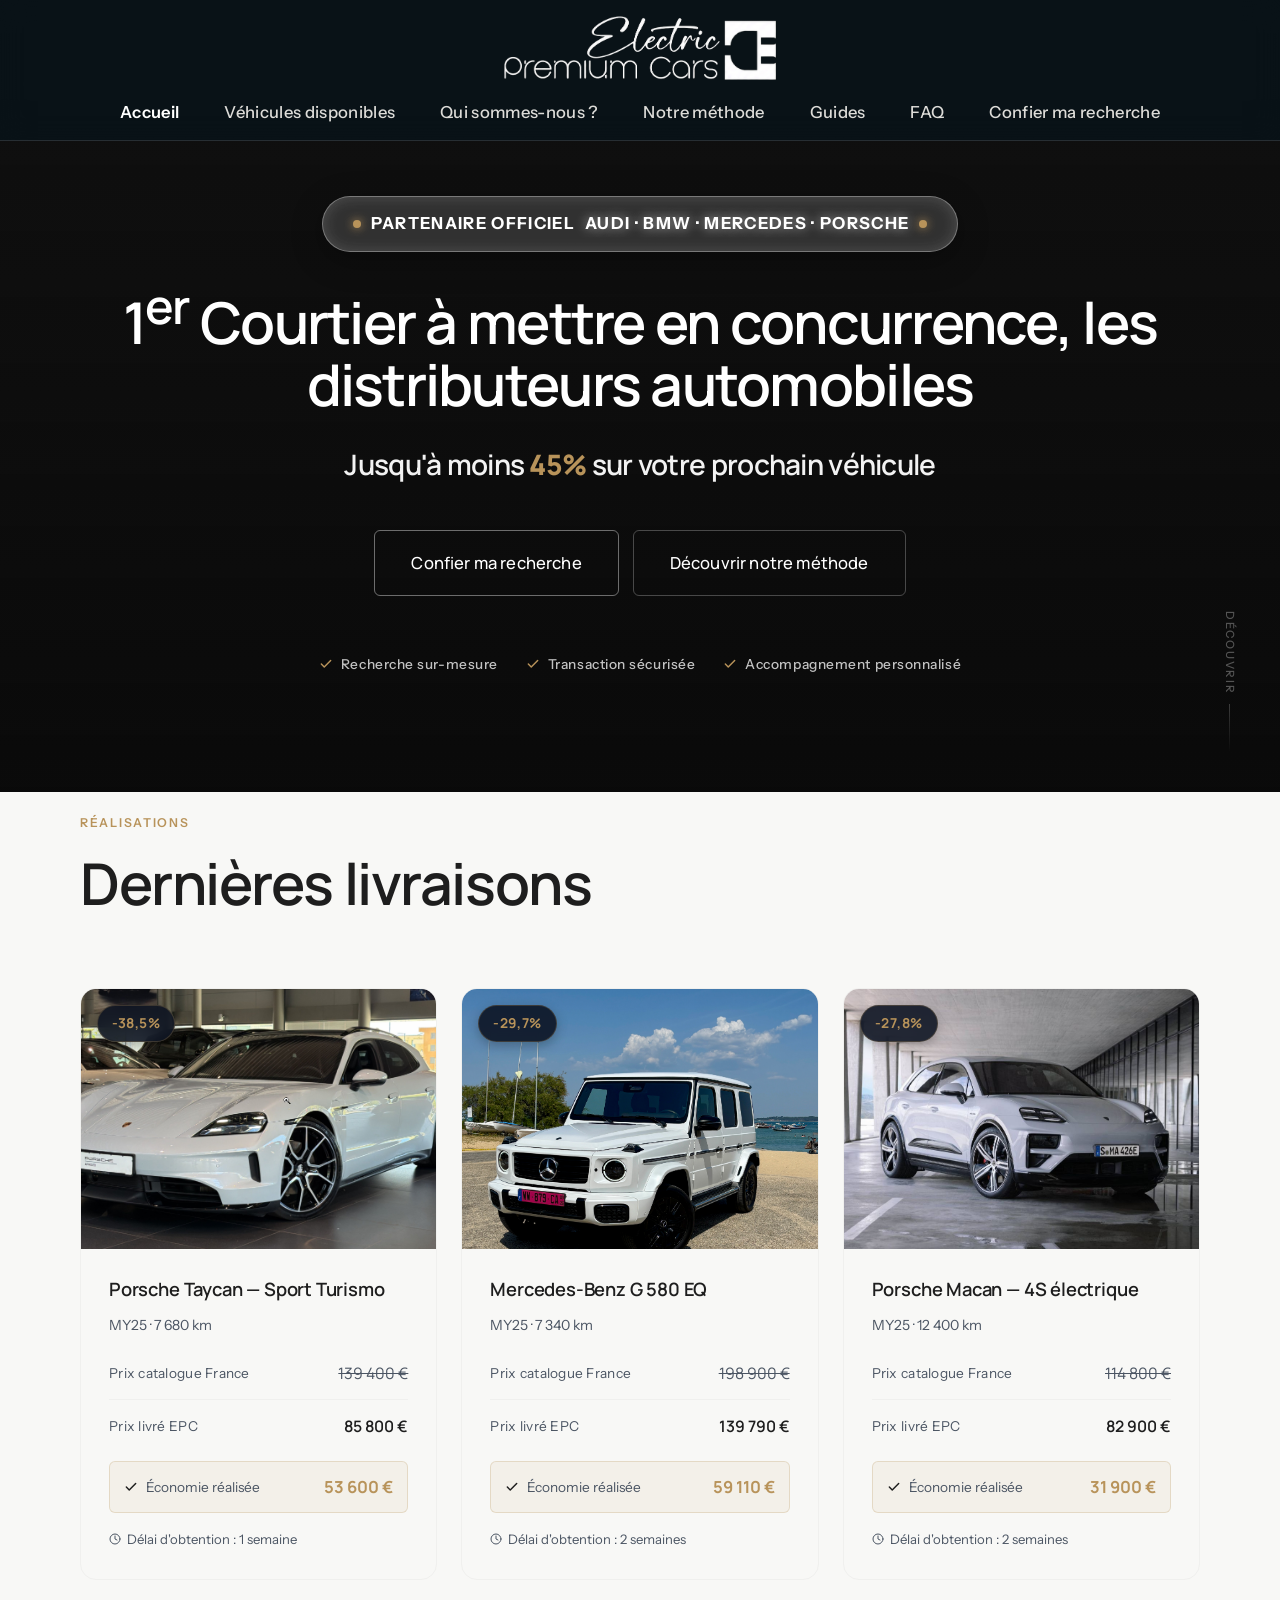
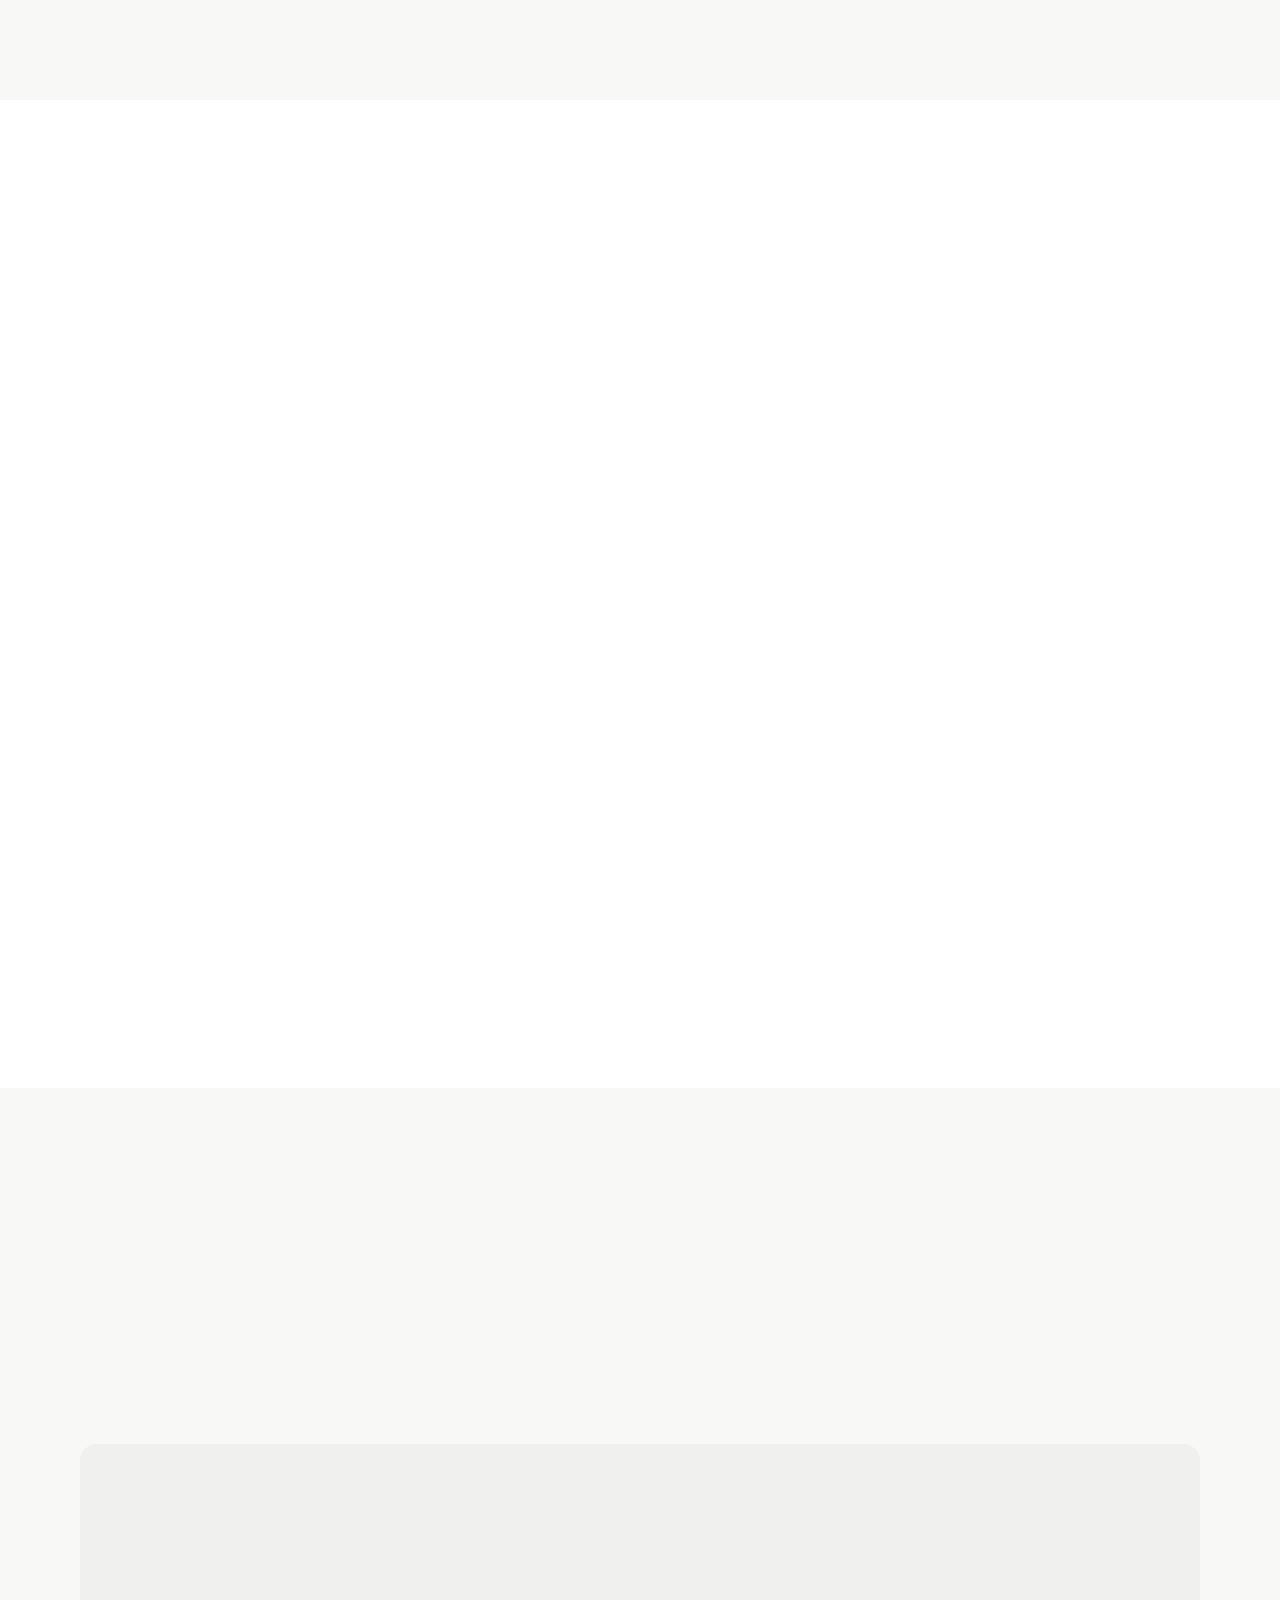
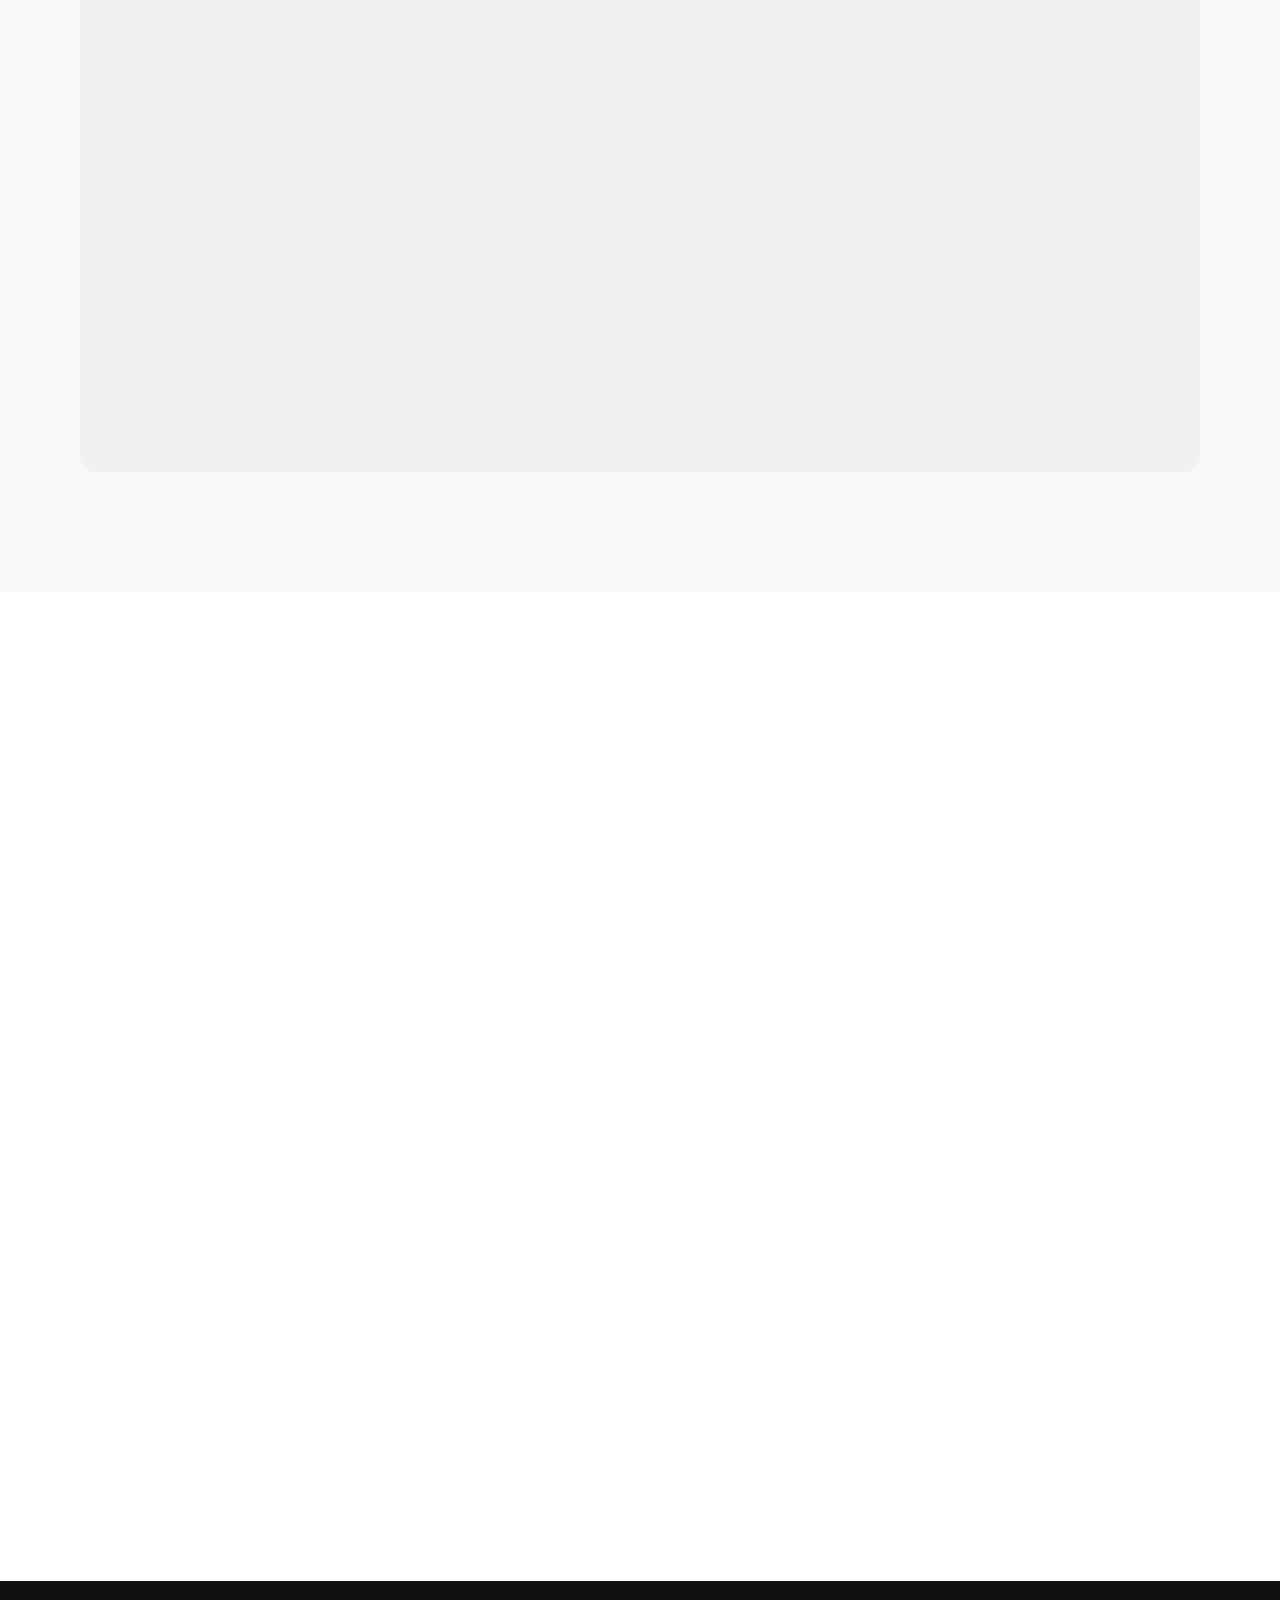
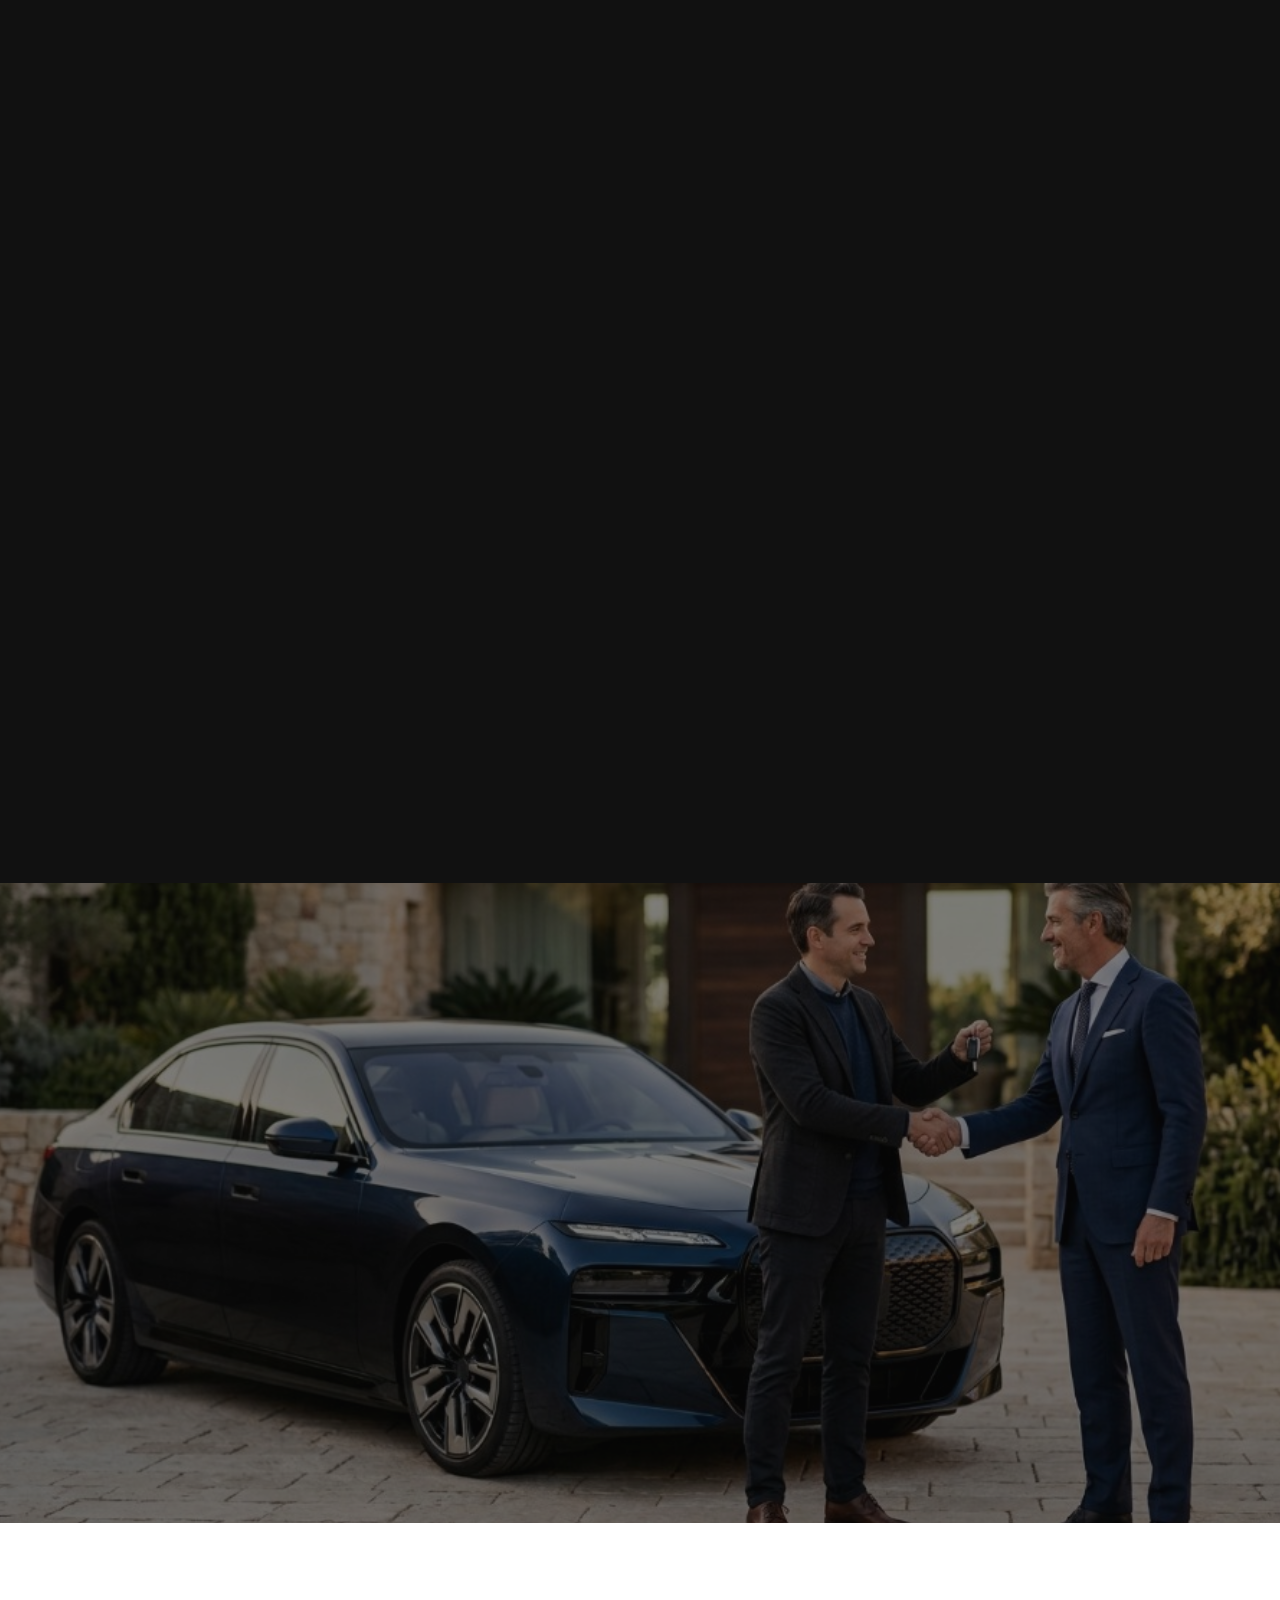
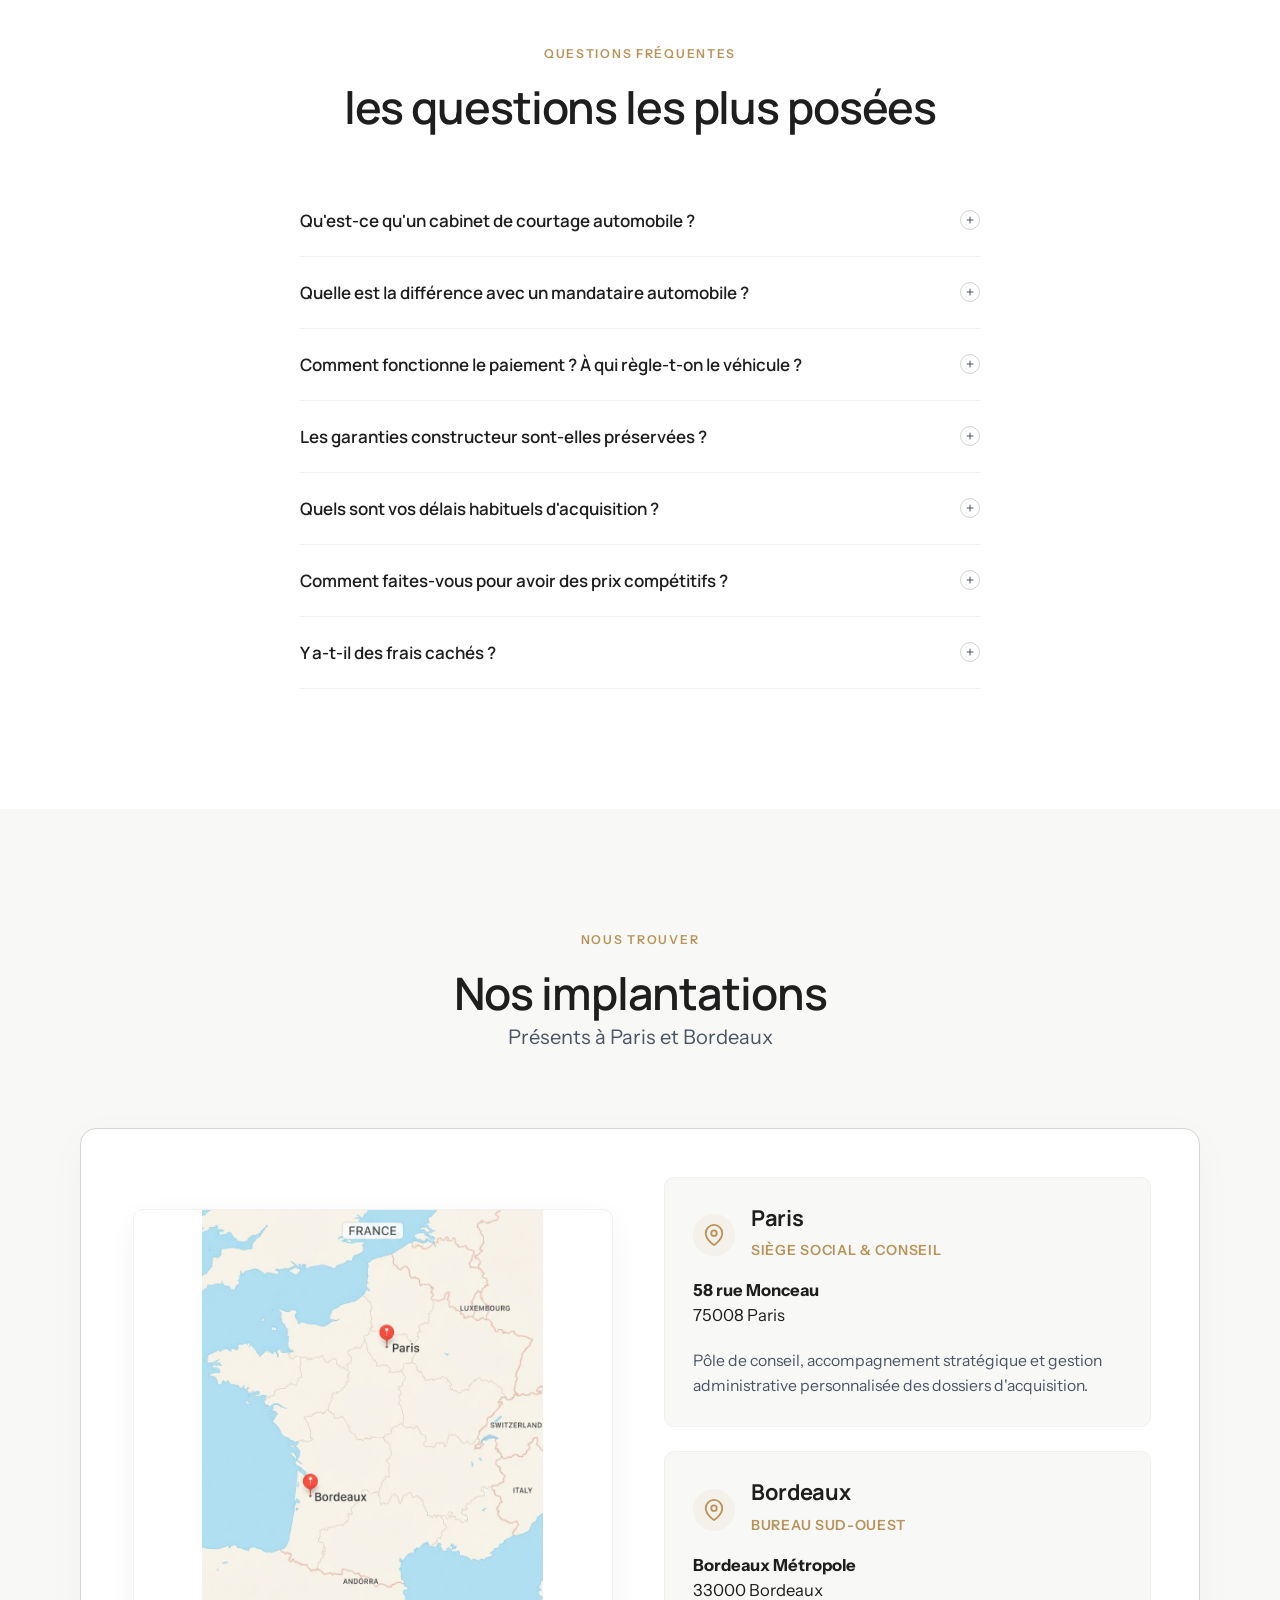
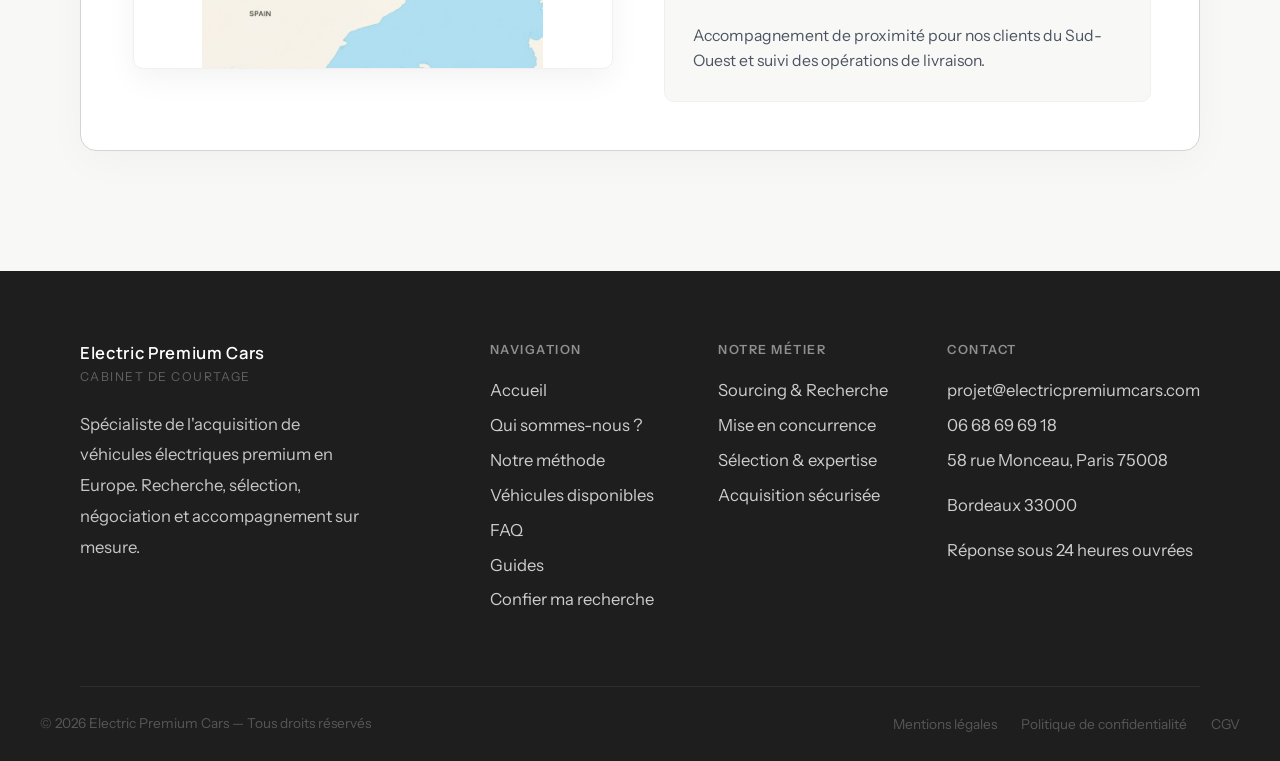
==== index.html @ 98ae5cbd "feat: update navigation links to include Qui sommes-nous and refine homepage method section labeling" ====
<!DOCTYPE html>
<html lang="fr">

<head>
  <meta charset="UTF-8" />
  <meta name="viewport" content="width=device-width, initial-scale=1.0" />

  <!-- ─── SEO ─── -->
  <title>Electric Premium Cars — Cabinet de courtage en véhicules électriques premium en Europe</title>
  <meta name="description"
    content="Electric Premium Cars est un cabinet de courtage spécialisé dans l'acquisition de véhicules électriques premium en Europe. Recherche, sélection, négociation et sécurisation de votre achat. Accompagnement personnalisé, transparence totale." />
  <meta name="robots" content="index, follow" />
  <link rel="canonical" href="https://www.electricpremiumcars.fr/" />

  <!-- Open Graph -->
  <meta property="og:type" content="website" />
  <meta property="og:title" content="Electric Premium Cars — Cabinet de courtage en véhicules électriques premium" />
  <meta property="og:description"
    content="Recherche, sélection, négociation et acquisition sécurisée de votre véhicule électrique premium en Europe." />
  <meta property="og:url" content="https://www.electricpremiumcars.fr/" />
  <meta property="og:locale" content="fr_FR" />

  <!-- Schema.org -->
  <script type="application/ld+json">
  {
    "@context": "https://schema.org",
    "@type": "ProfessionalService",
    "name": "Electric Premium Cars",
    "description": "Cabinet de courtage spécialisé dans l'acquisition de véhicules électriques premium en Europe",
    "url": "https://www.electricpremiumcars.fr",
    "telephone": "+33600000000",
    "address": {
      "@type": "PostalAddress",
      "addressCountry": "FR"
    },
    "serviceType": "Courtage automobile",
    "areaServed": "Europe"
  }
  </script>

  <!-- Fonts -->
  <link rel="preconnect" href="https://fonts.googleapis.com" />
  <link rel="preconnect" href="https://fonts.gstatic.com" crossorigin />
  <link
    href="https://fonts.googleapis.com/css2?family=Manrope:wght@300;400;500;600;700&family=Instrument+Sans:wght@400;500;600&display=swap"
    rel="stylesheet" />

  <!-- Styles -->
  <link rel="stylesheet" href="style.css" />
</head>

<body>

  <!-- ═══════════════════════════════════════════
       NAVIGATION
  ═══════════════════════════════════════════ -->
  <nav class="nav" id="nav" role="navigation" aria-label="Navigation principale">
    <div class="nav__inner">
      <a href="index.html" class="nav__logo" aria-label="Electric Premium Cars — Accueil">
        <img src="logo-dark.png" alt="Electric Premium Cars" class="nav__logo-img nav__logo-dark" />
        <img src="logo-light.png" alt="Electric Premium Cars" class="nav__logo-img nav__logo-light" />
      </a>

      <ul class="nav__links" role="list">
        <li><a href="index.html" class="active" aria-current="page">Accueil</a></li>
        <li><a href="vehicules-demandes.html">Véhicules disponibles</a></li>
        <li><a href="#qui-sommes-nous">Qui sommes-nous ?</a></li>
        <li><a href="#methode">Notre méthode</a></li>
        <li><a href="guides.html">Guides</a></li>
        <li><a href="faq.html">FAQ</a></li>
        <li><a href="confier-ma-recherche.html">Confier ma recherche</a></li>
      </ul>



      <button class="nav__burger" id="burger" aria-label="Ouvrir le menu" aria-expanded="false">
        <span></span><span></span><span></span>
      </button>
    </div>

    <div class="nav__mobile" id="mobileMenu" aria-hidden="true">
      <a href="index.html">Accueil</a>
      <a href="vehicules-demandes.html">Véhicules disponibles</a>
      <a href="#qui-sommes-nous">Qui sommes-nous ?</a>
      <a href="#methode">Notre méthode</a>
      <a href="guides.html">Guides</a>
      <a href="faq.html">FAQ</a>
      <a href="confier-ma-recherche.html">Confier ma recherche</a>
      <a href="confier-ma-recherche.html" class="btn btn--primary" style="margin-top:8px; text-align:center;">Confier ma
        recherche</a>
    </div>
  </nav>


  <!-- ═══════════════════════════════════════════
       HERO
  ═══════════════════════════════════════════ -->
  <section class="hero" aria-labelledby="hero-title">
    <div class="hero__bg-wrapper" id="heroBg" aria-hidden="true">
      <video class="hero__bg-video" id="heroVideo" src="vehicule.mp4" autoplay muted loop playsinline preload="auto"
        disablepictureinpicture>
      </video>
    </div>
    <div class="hero__overlay" aria-hidden="true"></div>


    <div class="hero__content">

      <div class="hero__partners reveal"
        style="margin-bottom: 28px; text-align: center; color: #ffffff; font-size: clamp(0.95rem, 1.3vw, 1.2rem); font-family: var(--font-body); letter-spacing: 0.08em; text-transform: uppercase; font-weight: 700; background: rgba(255, 255, 255, 0.15); padding: 12px 30px; border-radius: 50px; backdrop-filter: blur(16px); -webkit-backdrop-filter: blur(16px); border: 1px solid rgba(255, 255, 255, 0.35); box-shadow: 0 8px 32px rgba(0, 0, 0, 0.3), inset 0 0 15px rgba(255, 255, 255, 0.15); display: inline-flex; align-items: center; gap: 10px;">
        <span
          style="display: inline-block; width: 8px; height: 8px; background-color: #B8935A; border-radius: 50%; box-shadow: 0 0 10px #B8935A;"></span>
        <span>Partenaire officiel</span>
        <span style="color: #ffffff; font-weight: 800; text-shadow: 0 0 12px rgba(255,255,255,0.6);">Audi · BMW ·
          Mercedes · Porsche</span>
        <span
          style="display: inline-block; width: 8px; height: 8px; background-color: #B8935A; border-radius: 50%; box-shadow: 0 0 10px #B8935A;"></span>
      </div>

      <h1 class="hero__title reveal reveal-delay-1" id="hero-title">
        1<sup>er</sup> Courtier à mettre en concurrence, les distributeurs automobiles
      </h1>

      <h2 class="hero__sub reveal reveal-delay-2">
        Jusqu'à moins <span style="color: #B8935A; font-weight: 800;">45%</span> sur votre prochain véhicule
      </h2>

      <div class="hero__actions reveal reveal-delay-3">
        <a href="confier-ma-recherche.html" class="btn btn--primary btn--lg" id="hero-cta-primary">Confier ma
          recherche</a>
        <a href="#methode" class="btn btn--outline-white btn--lg" id="hero-cta-secondary">Découvrir notre méthode</a>
      </div>

      <div class="hero__trust reveal reveal-delay-4">
        <div class="hero__trust-item">
          <svg width="14" height="14" viewBox="0 0 24 24" fill="none" stroke="currentColor" stroke-width="2.5"
            stroke-linecap="round" stroke-linejoin="round" aria-hidden="true">
            <polyline points="20 6 9 17 4 12" />
          </svg>
          <span>Recherche sur-mesure</span>
        </div>
        <div class="hero__trust-item">
          <svg width="14" height="14" viewBox="0 0 24 24" fill="none" stroke="currentColor" stroke-width="2.5"
            stroke-linecap="round" stroke-linejoin="round" aria-hidden="true">
            <polyline points="20 6 9 17 4 12" />
          </svg>
          <span>Transaction sécurisée</span>
        </div>
        <div class="hero__trust-item">
          <svg width="14" height="14" viewBox="0 0 24 24" fill="none" stroke="currentColor" stroke-width="2.5"
            stroke-linecap="round" stroke-linejoin="round" aria-hidden="true">
            <polyline points="20 6 9 17 4 12" />
          </svg>
          <span>Accompagnement personnalisé</span>
        </div>
      </div>

    </div>

    <div class="hero__scroll" id="heroScroll" aria-hidden="true">
      <span class="hero__scroll-text">Découvrir</span>
      <div class="hero__scroll-line"></div>
    </div>
  </section>


  <!-- ═══════════════════════════════════════════
       ACQUISITIONS RÉCENTES
  ═══════════════════════════════════════════ -->
  <section class="section section--grey" id="acquisitions" aria-labelledby="acquisitions-title"
    style="padding-top: 20px;">
    <div class="container">
      <div class="section__head">
        <span class="label reveal">Réalisations</span>
        <h2 class="reveal reveal-delay-1" id="acquisitions-title" style="font-size: clamp(2.5rem, 4.5vw, 3.8rem);">Dernières livraisons</h2>
      </div>

      <div class="acquisitions__grid">

        <!-- Taycan -->
        <article class="acq__card reveal" aria-label="Acquisition Porsche Taycan">
          <div class="acq__img">
            <img src="taycan_photo.jpg" alt="Porsche Taycan acquis par Electric Premium Cars pour un client"
              loading="lazy" />
            <span class="acq__badge">-38,5%</span>
          </div>
          <div class="acq__body">
            <p class="acq__model">Porsche Taycan — Sport Turismo</p>
            <p class="acq__meta">MY25 · 7 680 km</p>
            <div class="acq__prices">
              <div class="acq__price-row">
                <span class="acq__price-label">Prix catalogue France</span>
                <span class="acq__price-val acq__price-val--strike">139 400 €</span>
              </div>
              <div class="acq__divider"></div>
              <div class="acq__price-row">
                <span class="acq__price-label">Prix livré EPC</span>
                <span class="acq__price-val">85 800 €</span>
              </div>
            </div>
            <div class="acq__saving">
              <svg width="14" height="14" viewBox="0 0 24 24" fill="none" stroke="currentColor" stroke-width="2.5"
                stroke-linecap="round" stroke-linejoin="round" aria-hidden="true">
                <polyline points="20 6 9 17 4 12" />
              </svg>
              <span class="acq__saving-label">Économie réalisée</span>
              <span class="acq__saving-amount">53 600 €</span>
            </div>
            <p class="acq__delay">
              <svg width="12" height="12" viewBox="0 0 24 24" fill="none" stroke="currentColor" stroke-width="2"
                stroke-linecap="round" stroke-linejoin="round" aria-hidden="true">
                <circle cx="12" cy="12" r="10" />
                <polyline points="12 6 12 12 16 14" />
              </svg>
              Délai d'obtention : 1 semaine
            </p>
          </div>
        </article>

        <!-- G580 -->
        <article class="acq__card reveal reveal-delay-1" aria-label="Acquisition Mercedes-Benz G580">
          <div class="acq__img">
            <img src="g580_photo.jpg" alt="Mercedes-Benz G580 EQ acquis par Electric Premium Cars" loading="lazy" />
            <span class="acq__badge">-29,7%</span>
          </div>
          <div class="acq__body">
            <p class="acq__model">Mercedes-Benz G 580 EQ</p>
            <p class="acq__meta">MY25 · 7 340 km</p>
            <div class="acq__prices">
              <div class="acq__price-row">
                <span class="acq__price-label">Prix catalogue France</span>
                <span class="acq__price-val acq__price-val--strike">198 900 €</span>
              </div>
              <div class="acq__divider"></div>
              <div class="acq__price-row">
                <span class="acq__price-label">Prix livré EPC</span>
                <span class="acq__price-val">139 790 €</span>
              </div>
            </div>
            <div class="acq__saving">
              <svg width="14" height="14" viewBox="0 0 24 24" fill="none" stroke="currentColor" stroke-width="2.5"
                stroke-linecap="round" stroke-linejoin="round" aria-hidden="true">
                <polyline points="20 6 9 17 4 12" />
              </svg>
              <span class="acq__saving-label">Économie réalisée</span>
              <span class="acq__saving-amount">59 110 €</span>
            </div>
            <p class="acq__delay">
              <svg width="12" height="12" viewBox="0 0 24 24" fill="none" stroke="currentColor" stroke-width="2"
                stroke-linecap="round" stroke-linejoin="round" aria-hidden="true">
                <circle cx="12" cy="12" r="10" />
                <polyline points="12 6 12 12 16 14" />
              </svg>
              Délai d'obtention : 2 semaines
            </p>
          </div>
        </article>

        <!-- Macan -->
        <article class="acq__card reveal reveal-delay-2" aria-label="Acquisition Porsche Macan électrique">
          <div class="acq__img">
            <img src="macan.jpg" alt="Porsche Macan électrique acquis par Electric Premium Cars" loading="lazy" />
            <span class="acq__badge">-27,8%</span>
          </div>
          <div class="acq__body">
            <p class="acq__model">Porsche Macan — 4S électrique</p>
            <p class="acq__meta">MY25 · 12 400 km</p>
            <div class="acq__prices">
              <div class="acq__price-row">
                <span class="acq__price-label">Prix catalogue France</span>
                <span class="acq__price-val acq__price-val--strike">114 800 €</span>
              </div>
              <div class="acq__divider"></div>
              <div class="acq__price-row">
                <span class="acq__price-label">Prix livré EPC</span>
                <span class="acq__price-val">82 900 €</span>
              </div>
            </div>
            <div class="acq__saving">
              <svg width="14" height="14" viewBox="0 0 24 24" fill="none" stroke="currentColor" stroke-width="2.5"
                stroke-linecap="round" stroke-linejoin="round" aria-hidden="true">
                <polyline points="20 6 9 17 4 12" />
              </svg>
              <span class="acq__saving-label">Économie réalisée</span>
              <span class="acq__saving-amount">31 900 €</span>
            </div>
            <p class="acq__delay">
              <svg width="12" height="12" viewBox="0 0 24 24" fill="none" stroke="currentColor" stroke-width="2"
                stroke-linecap="round" stroke-linejoin="round" aria-hidden="true">
                <circle cx="12" cy="12" r="10" />
                <polyline points="12 6 12 12 16 14" />
              </svg>
              Délai d'obtention : 2 semaines
            </p>
          </div>
        </article>

      </div>
    </div>
  </section>


  <!-- ═══════════════════════════════════════════
       INTRO — L'achat autrement
  ═══════════════════════════════════════════ -->
  <section class="intro" id="qui-sommes-nous" aria-labelledby="intro-title">
    <div class="container">
      <div class="intro__inner">
        <div class="intro__text">
          <span class="label reveal">Qui sommes-nous ?</span>
          <h2 class="reveal reveal-delay-1" id="intro-title">
            Une alliance familiale.
          </h2>
          <p class="reveal reveal-delay-2">
            Electric Premium Cars est né d'une alliance familiale et d'un constat simple :
          </p>
          <ul class="reveal reveal-delay-2" style="margin: 12px 0 20px 0; color: var(--grey-text); line-height: 1.8; list-style: none; padding-left: 0;">
            <li style="margin-bottom: 6px;">- Aucun courtier automobile ne met en concurrence les réseaux de distributeurs</li>
            <li>- Aucun courtier expert uniquement dédié aux véhicules électriques premium</li>
          </ul>

          <p class="reveal reveal-delay-3" style="margin-top: 16px;">
            D'un côté, <strong>Raphaël</strong>, fort de 25 ans d'expérience en tant qu'entrepreneur en gestion de
            patrimoine, apporte sa rigueur financière, son sens du conseil et son expertise en valorisation d'actifs.
          </p>
          <p class="reveal reveal-delay-3" style="margin-top: 16px;">
            De l'autre, <strong>Paul</strong>, spécialisé en intelligence artificielle et en commerce, insuffle
            une vision innovante axée sur l'analyse de données et l'optimisation des processus de sourcing.
          </p>
          <p class="reveal reveal-delay-4" style="margin-top: 16px;">
            Ensemble, nous mettons les concessionnaires officiels en concurrence pour garantir aux futurs acquéreurs les meilleurs prix et la meilleure offre possible, tout en sécurisant l'ensemble du processus d'achat.
          </p>

        </div>

        <div class="intro__visual reveal reveal-delay-2">
          <img src="fondateurs.jpg" alt="Raphaël et Paul — Fondateurs de Electric Premium Cars" loading="lazy" />
          <div class="intro__visual-caption">
            <p>Raphaël &amp; Paul · Fondateurs associés</p>
          </div>
        </div>
      </div>
    </div>
  </section>


  <!-- ═══════════════════════════════════════════
       MÉTHODE — 4 piliers
  ═══════════════════════════════════════════ -->
  <section class="section section--grey" id="methode" aria-labelledby="methode-title">
    <div class="container">
      <div class="section__head--center">
        <span class="label reveal">Notre méthode</span>
        <h2 class="reveal reveal-delay-1" id="methode-title">Une approche unique</h2>
        <p class="section__sub reveal reveal-delay-2">
          Chaque acquisition suit un protocole rigoureux conçu pour vous offrir sérénité et confiance à chaque étape.
        </p>
      </div>

      <div class="methode__grid" role="list">

        <div class="methode__card reveal" role="listitem">
          <svg class="methode__icon" viewBox="0 0 44 44" fill="none" stroke="currentColor" stroke-width="1.5"
            stroke-linecap="round" stroke-linejoin="round" aria-hidden="true">
            <circle cx="22" cy="22" r="18" />
            <path d="M14 22h16M22 14v16" />
          </svg>
          <span class="methode__num">01</span>
          <h3>Définition de vos critères</h3>
          <p>Un mandat de recherche précis qui définit vos attentes :</p>
          <ul style="margin-top: 10px; padding-left: 0; list-style: none; font-size: 0.95rem; line-height: 1.75; color: var(--grey-text);">
            <li>- Marque et modèle</li>
            <li>- Couleur extérieur et intérieur</li>
            <li>- Kilométrage et année</li>
            <li>- Options indispensables</li>
            <li>- Budget et délai de livraison</li>
          </ul>
        </div>

        <div class="methode__card reveal reveal-delay-1" role="listitem">
          <svg class="methode__icon" viewBox="0 0 44 44" fill="none" stroke="currentColor" stroke-width="1.5"
            stroke-linecap="round" stroke-linejoin="round" aria-hidden="true">
            <path d="M8 24l8-8 8 8 8-16" />
            <polyline points="28 8 36 8 36 16" />
          </svg>
          <span class="methode__num">02</span>
          <h3>Mise en concurrence</h3>
          <p>Pour chaque mandat de recherche :</p>
          <ul style="margin-top: 10px; padding-left: 0; list-style: none; font-size: 0.95rem; line-height: 1.75; color: var(--grey-text);">
            <li>- Nous sollicitons l’ensemble des réseaux officiels</li>
            <li>- Nous comparons les offres reçues</li>
            <li>- Nous mettons en concurrence les distributeurs</li>
            <li>- Nous négocions les meilleures conditions financières</li>
          </ul>
        </div>

        <div class="methode__card reveal reveal-delay-2" role="listitem">
          <svg class="methode__icon" viewBox="0 0 44 44" fill="none" stroke="currentColor" stroke-width="1.5"
            stroke-linecap="round" stroke-linejoin="round" aria-hidden="true">
            <circle cx="20" cy="20" r="14" />
            <line x1="30" y1="30" x2="38" y2="38" />
          </svg>
          <span class="methode__num">03</span>
          <h3>Sélection rigoureuse</h3>
          <p>Nous analysons l'ensemble des propositions reçues :</p>
          <ul style="margin-top: 10px; padding-left: 0; list-style: none; font-size: 0.95rem; line-height: 1.75; color: var(--grey-text);">
            <li>- Historique, état carrosserie</li>
            <li>- Kilométrage et entretien</li>
            <li>- État de la batterie (certificat SOH)</li>
            <li>- Vérification des garanties constructeur</li>
          </ul>
        </div>

        <div class="methode__card reveal reveal-delay-3" role="listitem">
          <svg class="methode__icon" viewBox="0 0 44 44" fill="none" stroke="currentColor" stroke-width="1.5"
            stroke-linecap="round" stroke-linejoin="round" aria-hidden="true">
            <path d="M22 6l3 9h9l-7.5 5.5 2.9 9L22 24l-7.4 5.5 2.9-9L10 15h9z" />
          </svg>
          <span class="methode__num">04</span>
          <h3>Transaction 100% sécurisée</h3>
          <ul style="margin-top: 10px; padding-left: 0; list-style: none; font-size: 0.95rem; line-height: 1.75; color: var(--grey-text);">
            <li>- Un bon de commande officiel avec le concessionnaire</li>
            <li>- Un paiement directement au concessionnaire officiel</li>
            <li>- Un service formalités administratives (immatriculation) totalement digitalisé</li>
            <li>- Une livraison de votre véhicule en concession ou à votre domicile/bureau</li>
          </ul>
        </div>

      </div>
    </div>
  </section>


  <!-- ═══════════════════════════════════════════
       BÉNÉFICES
  ═══════════════════════════════════════════ -->
  <section class="section" aria-labelledby="benefices-title">
    <div class="container">
      
      <div class="section__head--center">
        <h2 class="reveal" id="benefices-title" style="font-size: clamp(2.2rem, 4vw, 3.2rem);">
          Pourquoi choisir Electric Premium Cars
        </h2>
      </div>

      <div class="benefices__vertical-list" style="display: flex; flex-direction: column; gap: 16px; width: 100%; max-width: 960px; margin: 40px auto 0;">

        <div class="benefice__vertical-item reveal" style="display: flex; gap: 18px; align-items: center; padding: 22px 30px; background: var(--off-white); border: 1px solid var(--grey-light); border-radius: var(--radius); transition: all 0.3s var(--ease); box-shadow: 0 4px 16px rgba(0,0,0,0.03);">
          <div style="width: 32px; height: 32px; border-radius: 50%; background: rgba(99, 199, 213, 0.15); color: var(--accent-glacier); display: flex; align-items: center; justify-content: center; flex-shrink: 0;">
            <svg width="16" height="16" viewBox="0 0 24 24" fill="none" stroke="currentColor" stroke-width="2.5" stroke-linecap="round" stroke-linejoin="round">
              <polyline points="20 6 9 17 4 12" />
            </svg>
          </div>
          <p style="font-size: 1.1rem; font-weight: 500; color: var(--text-dark); line-height: 1.5; margin: 0;">
            Les meilleurs prix grâce à la mise en concurrence des réseaux distributeurs
          </p>
        </div>

        <div class="benefice__vertical-item reveal reveal-delay-1" style="display: flex; gap: 18px; align-items: center; padding: 22px 30px; background: var(--off-white); border: 1px solid var(--grey-light); border-radius: var(--radius); transition: all 0.3s var(--ease); box-shadow: 0 4px 16px rgba(0,0,0,0.03);">
          <div style="width: 32px; height: 32px; border-radius: 50%; background: rgba(99, 199, 213, 0.15); color: var(--accent-glacier); display: flex; align-items: center; justify-content: center; flex-shrink: 0;">
            <svg width="16" height="16" viewBox="0 0 24 24" fill="none" stroke="currentColor" stroke-width="2.5" stroke-linecap="round" stroke-linejoin="round">
              <polyline points="20 6 9 17 4 12" />
            </svg>
          </div>
          <p style="font-size: 1.1rem; font-weight: 500; color: var(--text-dark); line-height: 1.5; margin: 0;">
            La sérénité d’acheter un véhicule avec garantie constructeur
          </p>
        </div>

        <div class="benefice__vertical-item reveal reveal-delay-2" style="display: flex; gap: 18px; align-items: center; padding: 22px 30px; background: var(--off-white); border: 1px solid var(--grey-light); border-radius: var(--radius); transition: all 0.3s var(--ease); box-shadow: 0 4px 16px rgba(0,0,0,0.03);">
          <div style="width: 32px; height: 32px; border-radius: 50%; background: rgba(99, 199, 213, 0.15); color: var(--accent-glacier); display: flex; align-items: center; justify-content: center; flex-shrink: 0;">
            <svg width="16" height="16" viewBox="0 0 24 24" fill="none" stroke="currentColor" stroke-width="2.5" stroke-linecap="round" stroke-linejoin="round">
              <polyline points="20 6 9 17 4 12" />
            </svg>
          </div>
          <p style="font-size: 1.1rem; font-weight: 500; color: var(--text-dark); line-height: 1.5; margin: 0;">
            Un gain de temps avec des recherches internationales en quelques minutes
          </p>
        </div>

        <div class="benefice__vertical-item reveal reveal-delay-3" style="display: flex; gap: 18px; align-items: center; padding: 22px 30px; background: var(--off-white); border: 1px solid var(--grey-light); border-radius: var(--radius); transition: all 0.3s var(--ease); box-shadow: 0 4px 16px rgba(0,0,0,0.03);">
          <div style="width: 32px; height: 32px; border-radius: 50%; background: rgba(99, 199, 213, 0.15); color: var(--accent-glacier); display: flex; align-items: center; justify-content: center; flex-shrink: 0;">
            <svg width="16" height="16" viewBox="0 0 24 24" fill="none" stroke="currentColor" stroke-width="2.5" stroke-linecap="round" stroke-linejoin="round">
              <polyline points="20 6 9 17 4 12" />
            </svg>
          </div>
          <p style="font-size: 1.1rem; font-weight: 500; color: var(--text-dark); line-height: 1.5; margin: 0;">
            Un interlocuteur unique, de la recherche à la livraison
          </p>
        </div>

        <div class="benefice__vertical-item reveal reveal-delay-4" style="display: flex; gap: 18px; align-items: center; padding: 22px 30px; background: var(--off-white); border: 1px solid var(--grey-light); border-radius: var(--radius); transition: all 0.3s var(--ease); box-shadow: 0 4px 16px rgba(0,0,0,0.03);">
          <div style="width: 32px; height: 32px; border-radius: 50%; background: rgba(99, 199, 213, 0.15); color: var(--accent-glacier); display: flex; align-items: center; justify-content: center; flex-shrink: 0;">
            <svg width="16" height="16" viewBox="0 0 24 24" fill="none" stroke="currentColor" stroke-width="2.5" stroke-linecap="round" stroke-linejoin="round">
              <polyline points="20 6 9 17 4 12" />
            </svg>
          </div>
          <p style="font-size: 1.1rem; font-weight: 500; color: var(--text-dark); line-height: 1.5; margin: 0;">
            Des frais et des honoraires fixes communiqués dès le premier échange
          </p>
        </div>

      </div>

      <div style="text-align: center; margin-top: 40px;">
        <a href="confier-ma-recherche.html" class="btn btn--primary btn--lg" id="benefices-cta">Confier ma recherche</a>
      </div>

    </div>
  </section>




  <!-- ═══════════════════════════════════════════
       SÉCURITÉ DE LA TRANSACTION
  ═══════════════════════════════════════════ -->
  <section class="section section--dark" aria-labelledby="securite-title">
    <div class="container">
      <div class="section__head--center">
        <span class="label reveal">Confiance & transparence</span>
        <h2 class="reveal reveal-delay-1" id="securite-title">Une transaction sécurisée.</h2>
        <p class="section__sub reveal reveal-delay-2" style="color: rgba(255,255,255,0.45);">
          Votre sécurité financière est au cœur de notre fonctionnement. Le règlement de votre véhicule se fait directement auprès du concessionnaire officiel.
        </p>
      </div>

      <div class="securite__grid">

        <div class="securite__item reveal">
          <svg class="securite__icon" viewBox="0 0 48 48" fill="none" stroke="currentColor" stroke-width="1.5"
            stroke-linecap="round" stroke-linejoin="round" aria-hidden="true">
            <path d="M24 4l16 6v12c0 10-8 18-16 22C16 40 8 32 8 22V10L24 4z" />
            <polyline points="16 24 21 29 32 18" />
          </svg>
          <h3>Paiement du véhicule</h3>
          <p>Le règlement s'effectue exclusivement auprès du concessionnaire officiel.</p>
        </div>

        <div class="securite__item reveal reveal-delay-1">
          <svg class="securite__icon" viewBox="0 0 48 48" fill="none" stroke="currentColor" stroke-width="1.5"
            stroke-linecap="round" stroke-linejoin="round" aria-hidden="true">
            <rect x="8" y="16" width="32" height="24" rx="3" />
            <path d="M16 16V12a8 8 0 0 1 16 0v4" />
            <circle cx="24" cy="28" r="2" />
            <line x1="24" y1="30" x2="24" y2="34" />
          </svg>
          <h3>Honoraires forfaitaires</h3>
          <ul style="margin-top: 8px; padding-left: 0; list-style: none; font-size: 0.98rem; line-height: 1.7; color: rgba(245, 243, 238, 0.85);">
            <li>- 1 990 € TTC pour un véhicule de moins de 65 000 € TTC</li>
            <li>- 2 990 € TTC pour un véhicule de plus de 65 000 € TTC</li>
          </ul>
        </div>

        <div class="securite__item reveal reveal-delay-2">
          <svg class="securite__icon" viewBox="0 0 48 48" fill="none" stroke="currentColor" stroke-width="1.5"
            stroke-linecap="round" stroke-linejoin="round" aria-hidden="true">
            <path d="M12 8h24l4 8H8L12 8z" />
            <rect x="6" y="16" width="36" height="4" />
            <rect x="8" y="20" width="32" height="20" rx="2" />
            <line x1="16" y1="28" x2="32" y2="28" />
            <line x1="16" y1="33" x2="24" y2="33" />
          </svg>
          <h3>Un achat 100% sécurisé</h3>
          <p>Bon de commande directement au concessionnaire officiel.</p>
        </div>

        <div class="securite__item reveal reveal-delay-3">
          <svg class="securite__icon" viewBox="0 0 48 48" fill="none" stroke="currentColor" stroke-width="1.5"
            stroke-linecap="round" stroke-linejoin="round" aria-hidden="true">
            <circle cx="24" cy="20" r="8" />
            <path d="M8 40c0-9 7-16 16-16s16 7 16 16" />
          </svg>
          <h3>Interlocuteur dédié</h3>
          <p>Un expert vous est attribué dès le début de votre projet. Disponible et réactif, il vous informe à chaque
            étape jusqu'à la remise des clés.</p>
        </div>

      </div>
    </div>
  </section>


  <!-- ═══════════════════════════════════════════
       SECTION EMOTION
  ═══════════════════════════════════════════ -->
  <section class="emotion" aria-label="Section éditoriale — expérience d'acquisition">
    <div class="emotion__bg" aria-hidden="true"></div>
    <div class="emotion__overlay" aria-hidden="true"></div>
    <div class="emotion__content">
      <h2 class="reveal">
        Parce qu'un véhicule premium mérite une expérience d'achat à sa hauteur.
      </h2>
      <div class="emotion__badges reveal reveal-delay-1">
        <div class="emotion__badge">
          <svg class="emotion__icon" viewBox="0 0 24 24" fill="none" stroke="currentColor" stroke-width="1.5" stroke-linecap="round" stroke-linejoin="round" aria-hidden="true">
            <path d="M10 13l-2.5 2.5a1.5 1.5 0 0 1-2.12 0l-1.88-1.88a1.5 1.5 0 0 1 0-2.12L7 8" />
            <path d="M14 11l2.5-2.5a1.5 1.5 0 0 1 2.12 0l1.88 1.88a1.5 1.5 0 0 1 0 2.12L17 16" />
            <path d="M7 8l4-4a2 2 0 0 1 2.83 0l2.17 2.17" />
            <path d="M17 16l-4 4a2 2 0 0 1-2.83 0l-2.17-2.17" />
            <path d="M9 10l3 3" />
            <path d="M12 13l3-3" />
          </svg>
          <span>Accompagnement<br>personnalisé</span>
        </div>
        <div class="emotion__badge">
          <svg class="emotion__icon" viewBox="0 0 24 24" fill="none" stroke="currentColor" stroke-width="1.5" stroke-linecap="round" stroke-linejoin="round" aria-hidden="true">
            <path d="M12 22s8-4 8-10V5l-8-3-8 3v7c0 6 8 10 8 10z" />
            <path d="M9 12l2 2 4-4" />
          </svg>
          <span>Meilleurs prix<br>garantis</span>
        </div>
        <div class="emotion__badge">
          <svg class="emotion__icon" viewBox="0 0 24 24" fill="none" stroke="currentColor" stroke-width="1.5" stroke-linecap="round" stroke-linejoin="round" aria-hidden="true">
            <circle cx="12" cy="12" r="9" />
            <polyline points="12 7 12 12 15 15" />
            <line x1="16.5" y1="4.5" x2="18.5" y2="2.5" />
            <line x1="7.5" y1="4.5" x2="5.5" y2="2.5" />
          </svg>
          <span>Délais de livraison<br>optimisés</span>
        </div>
        <div class="emotion__badge">
          <svg class="emotion__icon" viewBox="0 0 24 24" fill="none" stroke="currentColor" stroke-width="1.5" stroke-linecap="round" stroke-linejoin="round" aria-hidden="true">
            <polygon points="12 2 15.09 8.26 22 9.27 17 14.14 18.18 21.02 12 17.77 5.82 21.02 7 14.14 2 9.27 8.91 8.26 12 2" />
          </svg>
          <span>Service premium<br>sur-mesure</span>
        </div>
      </div>
    </div>
  </section>


  <!-- ═══════════════════════════════════════════
       FAQ SEO
  ═══════════════════════════════════════════ -->
  <section class="section" aria-labelledby="faq-title">
    <div class="container">
      <div class="section__head--center" style="margin-bottom: 52px;">
        <span class="label reveal">Questions fréquentes</span>
        <h2 class="reveal reveal-delay-1" id="faq-title">les questions les plus posées</h2>
      </div>

      <div class="faq__list" role="list">

        <div class="faq__item" role="listitem">
          <button class="faq__question" aria-expanded="false" id="faq-q1" aria-controls="faq-a1">
            <span>Qu'est-ce qu'un cabinet de courtage automobile ?</span>
            <div class="faq__icon" aria-hidden="true">
              <svg width="10" height="10" viewBox="0 0 24 24" fill="none" stroke="currentColor" stroke-width="2.5"
                stroke-linecap="round" stroke-linejoin="round">
                <line x1="12" y1="5" x2="12" y2="19" />
                <line x1="5" y1="12" x2="19" y2="12" />
              </svg>
            </div>
          </button>
          <div class="faq__answer" id="faq-a1" role="region" aria-labelledby="faq-q1">
            Un cabinet de courtage automobile agit en tant qu'intermédiaire expert entre un acheteur et un vendeur de
            véhicules. Contrairement à un concessionnaire ou un importateur, nous ne détenons aucun stock. Nous
            travaillons exclusivement pour le compte de nos clients, en cherchant le meilleur véhicule aux meilleures
            conditions sur le marché européen. Concrètement, pour chaque dossier, nous contactons plusieurs
            concessionnaires et les mettons en concurrence : c'est ce mécanisme qui nous permet d'obtenir des offres
            plus compétitives qu'une négociation menée avec un seul vendeur.
          </div>
        </div>

        <div class="faq__item" role="listitem">
          <button class="faq__question" aria-expanded="false" id="faq-q2" aria-controls="faq-a2">
            <span>Quelle est la différence avec un mandataire automobile ?</span>
            <div class="faq__icon" aria-hidden="true">
              <svg width="10" height="10" viewBox="0 0 24 24" fill="none" stroke="currentColor" stroke-width="2.5"
                stroke-linecap="round" stroke-linejoin="round">
                <line x1="12" y1="5" x2="12" y2="19" />
                <line x1="5" y1="12" x2="19" y2="12" />
              </svg>
            </div>
          </button>
          <div class="faq__answer" id="faq-a2" role="region" aria-labelledby="faq-q2">
            Un mandataire dispose généralement d'un catalogue de véhicules pré-sélectionnés et propose une offre
            standardisée. Electric Premium Cars propose une démarche entièrement sur-mesure : nous recherchons
            spécifiquement le véhicule que vous souhaitez, selon vos critères précis, partout en Europe. Vous n'achetez
            pas dans un catalogue, vous définissez votre acquisition.
          </div>
        </div>

        <div class="faq__item" role="listitem">
          <button class="faq__question" aria-expanded="false" id="faq-q3" aria-controls="faq-a3">
            <span>Comment fonctionne le paiement ? À qui règle-t-on le véhicule ?</span>
            <div class="faq__icon" aria-hidden="true">
              <svg width="10" height="10" viewBox="0 0 24 24" fill="none" stroke="currentColor" stroke-width="2.5"
                stroke-linecap="round" stroke-linejoin="round">
                <line x1="12" y1="5" x2="12" y2="19" />
                <line x1="5" y1="12" x2="19" y2="12" />
              </svg>
            </div>
          </button>
          <div class="faq__answer" id="faq-a3" role="region" aria-labelledby="faq-q3">
            Le règlement du véhicule s'effectue directement auprès de la concession ou du réseau officiel vendeur.
            Electric Premium Cars perçoit uniquement ses honoraires de courtage, communiqués et convenus dès le départ.
            Cette séparation garantit une totale transparence financière.
          </div>
        </div>

        <div class="faq__item" role="listitem">
          <button class="faq__question" aria-expanded="false" id="faq-q4" aria-controls="faq-a4">
            <span>Les garanties constructeur sont-elles préservées ?</span>
            <div class="faq__icon" aria-hidden="true">
              <svg width="10" height="10" viewBox="0 0 24 24" fill="none" stroke="currentColor" stroke-width="2.5"
                stroke-linecap="round" stroke-linejoin="round">
                <line x1="12" y1="5" x2="12" y2="19" />
                <line x1="5" y1="12" x2="19" y2="12" />
              </svg>
            </div>
          </button>
          <div class="faq__answer" id="faq-a4" role="region" aria-labelledby="faq-q4">
            Oui. Tous les véhicules acquis via Electric Premium Cars bénéficient de la garantie constructeur européenne,
            applicable dans l'intégralité des réseaux officiels en France. Les garanties batterie et pièces sont
            préservées dans leur intégralité.
          </div>
        </div>

        <div class="faq__item" role="listitem">
          <button class="faq__question" aria-expanded="false" id="faq-q5" aria-controls="faq-a5">
            <span>Quels sont vos délais habituels d'acquisition ?</span>
            <div class="faq__icon" aria-hidden="true">
              <svg width="10" height="10" viewBox="0 0 24 24" fill="none" stroke="currentColor" stroke-width="2.5"
                stroke-linecap="round" stroke-linejoin="round">
                <line x1="12" y1="5" x2="12" y2="19" />
                <line x1="5" y1="12" x2="19" y2="12" />
              </svg>
            </div>
          </button>
          <div class="faq__answer" id="faq-a5" role="region" aria-labelledby="faq-q5">
            En moyenne, les délais varient entre 2 et 6 semaines selon la rareté du modèle et la complexité des
            formalités. Nous vous communiquons une estimation précise dès le démarrage de votre mandat. Certaines
            acquisitions se réalisent en 10 jours lorsque le véhicule est disponible en stock chez nos partenaires.
          </div>
        </div>

        <div class="faq__item" role="listitem">
          <button class="faq__question" aria-expanded="false" id="faq-q7" aria-controls="faq-a7">
            <span>Comment faites-vous pour avoir des prix compétitifs ?</span>
            <div class="faq__icon" aria-hidden="true">
              <svg width="10" height="10" viewBox="0 0 24 24" fill="none" stroke="currentColor" stroke-width="2.5"
                stroke-linecap="round" stroke-linejoin="round">
                <line x1="12" y1="5" x2="12" y2="19" />
                <line x1="5" y1="12" x2="19" y2="12" />
              </svg>
            </div>
          </button>
          <div class="faq__answer" id="faq-a7" role="region" aria-labelledby="faq-q7">
            Nous travaillons en partenariat officiel avec des concessions et directement avec les réseaux d'usines en
            Europe. Ce canal direct, combiné à notre force de négociation et aux volumes négociés, nous permet d'obtenir
            des conditions tarifaires préférentielles et des prix réduits que nous répercutons intégralement sur nos
            clients.
          </div>
        </div>

        <div class="faq__item" role="listitem">
          <button class="faq__question" aria-expanded="false" id="faq-q8" aria-controls="faq-a8">
            <span>Y a-t-il des frais cachés ?</span>
            <div class="faq__icon" aria-hidden="true">
              <svg width="10" height="10" viewBox="0 0 24 24" fill="none" stroke="currentColor" stroke-width="2.5"
                stroke-linecap="round" stroke-linejoin="round">
                <line x1="12" y1="5" x2="12" y2="19" />
                <line x1="5" y1="12" x2="19" y2="12" />
              </svg>
            </div>
          </button>
          <div class="faq__answer" id="faq-a8" role="region" aria-labelledby="faq-q8">
            Non. Avant toute mission, nous vous présentons clairement les différents coûts : prix du véhicule,
            honoraires
            de courtage, éventuels frais de transport et démarches administratives. Chaque poste est détaillé et aucune
            prestation complémentaire n'est réalisée sans votre accord préalable. Le prix du véhicule est réglé
            directement au vendeur, nos honoraires font l'objet d'une facturation distincte.
          </div>
        </div>

      </div>
    </div>
  </section>



  <!-- ═══════════════════════════════════════════
       NOS IMPLANTATIONS (PARIS & BORDEAUX)
  ═══════════════════════════════════════════ -->
  <section class="section section--grey" id="implantations" aria-labelledby="implantations-title">
    <div class="container">
      <div class="section__head--center">
        <span class="label reveal">Nous trouver</span>
        <h2 class="reveal reveal-delay-1" id="implantations-title">Nos implantations</h2>
        <p class="section__sub reveal reveal-delay-2">
          Présents à Paris et Bordeaux
        </p>
      </div>

      <div class="implantations__wrapper reveal reveal-delay-3">
        <div class="implantations__grid">

          <!-- Carte image France -->
          <div class="implantations__map-container">
            <img src="carte_france.jpg" alt="Carte de France des implantations Electric Premium Cars à Paris et Bordeaux" class="france-map-img" loading="lazy" />
          </div>

          <!-- Cartes d'implantations -->
          <div class="implantations__cards">
            
            <!-- Paris -->
            <div class="implantation-card">
              <div class="implantation-card__header">
                <div class="implantation-card__icon">
                  <svg width="22" height="22" viewBox="0 0 24 24" fill="none" stroke="currentColor" stroke-width="2" stroke-linecap="round" stroke-linejoin="round">
                    <path d="M21 10c0 7-9 13-9 13s-9-6-9-13a9 9 0 0 1 18 0z"/>
                    <circle cx="12" cy="10" r="3"/>
                  </svg>
                </div>
                <div>
                  <h3>Paris</h3>
                  <span class="implantation-card__badge">Siège Social & Conseil</span>
                </div>
              </div>
              <p class="implantation-card__address">
                <strong>58 rue Monceau</strong><br>
                75008 Paris
              </p>
              <p class="implantation-card__desc">
                Pôle de conseil, accompagnement stratégique et gestion administrative personnalisée des dossiers d'acquisition.
              </p>
            </div>

            <!-- Bordeaux -->
            <div class="implantation-card">
              <div class="implantation-card__header">
                <div class="implantation-card__icon">
                  <svg width="22" height="22" viewBox="0 0 24 24" fill="none" stroke="currentColor" stroke-width="2" stroke-linecap="round" stroke-linejoin="round">
                    <path d="M21 10c0 7-9 13-9 13s-9-6-9-13a9 9 0 0 1 18 0z"/>
                    <circle cx="12" cy="10" r="3"/>
                  </svg>
                </div>
                <div>
                  <h3>Bordeaux</h3>
                  <span class="implantation-card__badge">Bureau Sud-Ouest</span>
                </div>
              </div>
              <p class="implantation-card__address">
                <strong>Bordeaux Métropole</strong><br>
                33000 Bordeaux
              </p>
              <p class="implantation-card__desc">
                Accompagnement de proximité pour nos clients du Sud-Ouest et suivi des opérations de livraison.
              </p>
            </div>

          </div>

        </div>
      </div>
    </div>
  </section>



  <!-- ═══════════════════════════════════════════
       FOOTER
  ═══════════════════════════════════════════ -->
  <footer class="footer" role="contentinfo">
    <div class="container">
      <div class="footer__inner">

        <div class="footer__brand">
          <h3>Electric Premium Cars</h3>
          <span class="footer__brand-sub">Cabinet de courtage</span>
          <p>Spécialiste de l'acquisition de véhicules électriques premium en Europe. Recherche, sélection, négociation
            et accompagnement sur mesure.</p>
        </div>

        <div class="footer__col">
          <h4>Navigation</h4>
          <a href="index.html">Accueil</a>
          <a href="#qui-sommes-nous">Qui sommes-nous ?</a>
          <a href="#methode">Notre méthode</a>
          <a href="vehicules-demandes.html">Véhicules disponibles</a>
          <a href="faq.html">FAQ</a>
          <a href="guides.html">Guides</a>
          <a href="confier-ma-recherche.html">Confier ma recherche</a>
        </div>

        <div class="footer__col">
          <h4>Notre métier</h4>
          <a href="#methode">Sourcing & Recherche</a>
          <a href="#methode">Mise en concurrence</a>
          <a href="#methode">Sélection & expertise</a>
          <a href="#methode">Acquisition sécurisée</a>
        </div>

        <div class="footer__col">
          <h4>Contact</h4>
          <a href="mailto:projet@electricpremiumcars.com">projet@electricpremiumcars.com</a>
          <a href="tel:+33668696918">06 68 69 69 18</a>
          <p>58 rue Monceau, Paris 75008</p>
          <p>Bordeaux 33000</p>
          <p>Réponse sous 24 heures ouvrées</p>
        </div>

      </div>
    </div>

    <div class="footer__bottom">
      <p>© 2026 Electric Premium Cars — Tous droits réservés</p>
      <div class="footer__bottom-links">
        <a href="mentions-legales.html">Mentions légales</a>
        <a href="politique-de-confidentialite.html">Politique de confidentialité</a>
        <a href="cgv.html">CGV</a>
      </div>
    </div>
  </footer>

  <script src="main.js"></script>
</body>

</html>
---- style.css ----
/* ═══════════════════════════════════════════════════════
   ELECTRIC PREMIUM CARS — Design System
   Version 1.0 — Cabinet de courtage spécialisé
   Palette : Blanc · Bleu profond · Anthracite · Gris clair
   ═══════════════════════════════════════════════════════ */

@import url('https://fonts.googleapis.com/css2?family=Manrope:wght@300;400;500;600;700&family=Instrument+Sans:wght@400;500;600&display=swap');

/* ─── RESET ─── */
*,
*::before,
*::after {
  box-sizing: border-box;
  margin: 0;
  padding: 0;
}

/* ─── TOKENS ─── */
:root {
  /* Palette */
  --white: #ffffff;
  --off-white: #f8f8f6;
  --grey-light: #f0f0ee;
  --grey-mid: #d4d4d0;
  --grey-text: #4b5563;
  --anthracite: #1e1e1e;
  --dark: #111111;
  --blue-deep: #785828;
  --blue: #96723F;
  --blue-elec: #B8935A;
  --blue-subtle: rgba(184, 147, 90, 0.08);
  --blue-border: rgba(184, 147, 90, 0.25);

  /* Typography */
  --font-head: 'Manrope', sans-serif;
  --font-body: 'Instrument Sans', sans-serif;

  /* Spacing */
  --nav-h: 140px;
  --radius-sm: 6px;
  --radius: 10px;
  --radius-lg: 16px;

  /* Transitions */
  --ease: cubic-bezier(0.4, 0, 0.2, 1);
  --ease-out: cubic-bezier(0, 0, 0.2, 1);
}

/* ─── BASE ─── */
html {
  scroll-behavior: smooth;
  font-size: 17.5px;
}

body {
  font-family: var(--font-body);
  background: var(--white);
  color: var(--anthracite);
  line-height: 1.8;
  -webkit-font-smoothing: antialiased;
  -moz-osx-font-smoothing: grayscale;
  overflow-x: hidden;
}

img {
  display: block;
  max-width: 100%;
}

a {
  text-decoration: none;
  color: inherit;
}

ul {
  list-style: none;
}

button {
  cursor: pointer;
  border: none;
  background: none;
  font-family: inherit;
}

/* ─── CONTAINER ─── */
.container {
  max-width: 1200px;
  margin: 0 auto;
  padding: 0 40px;
}

/* ─── TYPOGRAPHY ─── */
h1,
h2,
h3,
h4 {
  font-family: var(--font-head);
  line-height: 1.15;
  letter-spacing: -0.02em;
  color: var(--anthracite);
}

h1 {
  font-size: clamp(2.4rem, 4.5vw, 4rem);
  font-weight: 600;
  letter-spacing: -0.03em;
  line-height: 1.08;
}

h2 {
  font-size: clamp(2rem, 3.5vw, 3.2rem);
  font-weight: 600;
  letter-spacing: -0.025em;
}

h3 {
  font-size: 1.15rem;
  font-weight: 600;
  letter-spacing: -0.015em;
}

p {
  font-family: var(--font-body);
  font-size: 1.05rem;
  font-weight: 400;
  line-height: 1.85;
  color: var(--grey-text);
}

p + p {
  margin-top: 20px;
}

.label {
  font-family: var(--font-body);
  font-size: 0.7rem;
  font-weight: 600;
  letter-spacing: 0.14em;
  text-transform: uppercase;
  color: var(--blue-elec);
  margin-bottom: 16px;
  display: block;
}

.label--neutral {
  color: var(--grey-text);
}

/* ─── SECTIONS ─── */
.section {
  padding: 120px 0;
}

.section--sm {
  padding: 80px 0;
}

.section--grey {
  background: var(--off-white);
}

.section--dark {
  background: var(--dark);
  color: var(--white);
}

.section--dark h1,
.section--dark h2,
.section--dark h3 {
  color: var(--white);
}

.section--dark .label {
  color: rgba(255, 255, 255, 0.7);
  letter-spacing: 0.14em;
}

.section--dark p {
  color: rgba(255, 255, 255, 0.82);
}

.section__head {
  margin-bottom: 72px;
}

.section__head--center {
  text-align: center;
  max-width: 600px;
  margin-left: auto;
  margin-right: auto;
  margin-bottom: 72px;
}

.section__title {
  margin-bottom: 20px;
}

.section__sub {
  font-size: 1.15rem;
  max-width: 620px;
  line-height: 1.85;
}

/* ─── BUTTONS ─── */
.btn {
  display: inline-flex;
  align-items: center;
  justify-content: center;
  gap: 8px;
  padding: 14px 28px;
  border-radius: var(--radius-sm);
  font-family: var(--font-head);
  font-weight: 500;
  font-size: 0.9rem;
  letter-spacing: 0.01em;
  transition: all 0.24s var(--ease);
  cursor: pointer;
  border: 1.5px solid transparent;
  white-space: nowrap;
}

.btn--primary {
  background: transparent;
  color: #ffffff;
  border-color: rgba(255, 255, 255, 0.4);
}

.btn--primary:hover {
  background: #B08D57;
  border-color: #B08D57;
  color: #ffffff !important;
  transform: translateY(-1px);
  box-shadow: 0 8px 24px rgba(176, 141, 87, 0.35);
}

.btn--outline {
  background: transparent;
  color: var(--anthracite);
  border-color: rgba(30, 30, 30, 0.2);
}

.btn--outline:hover {
  background: #B08D57;
  border-color: #B08D57;
  color: #ffffff !important;
  transform: translateY(-1px);
  box-shadow: 0 8px 24px rgba(176, 141, 87, 0.35);
}

.btn--outline-white {
  background: transparent;
  color: var(--white);
  border-color: rgba(255, 255, 255, 0.25);
}

.btn--outline-white:hover {
  background: #B08D57;
  border-color: #B08D57;
  color: #ffffff !important;
  transform: translateY(-1px);
  box-shadow: 0 8px 24px rgba(176, 141, 87, 0.35);
}

.btn--blue {
  background: #B08D57;
  color: var(--white);
  border-color: #B08D57;
}

.btn--blue:hover {
  background: #8A6D3F;
  border-color: #8A6D3F;
  color: #ffffff !important;
  transform: translateY(-1px);
  box-shadow: 0 8px 24px rgba(176, 141, 87, 0.35);
}

.btn--lg {
  padding: 17px 36px;
  font-size: 0.95rem;
}

/* ─── NAV ─── */
.nav {
  position: fixed;
  top: 0;
  left: 0;
  right: 0;
  z-index: 1000;
  padding: 16px 0 12px;
  display: flex;
  flex-direction: column;
  align-items: center;
  transition: background 0.3s var(--ease), box-shadow 0.3s var(--ease), border-color 0.3s var(--ease), padding 0.3s var(--ease);
  border-bottom: 1px solid rgba(255, 255, 255, 0.12);
  background: rgba(7, 20, 29, 0.65);
  backdrop-filter: blur(14px);
  -webkit-backdrop-filter: blur(14px);
}

.nav.nav--scrolled {
  background: rgba(7, 20, 29, 0.96);
  border-bottom-color: rgba(167, 175, 178, 0.2);
  box-shadow: 0 10px 30px rgba(0, 0, 0, 0.35);
  padding: 10px 0 10px;
}

.nav__inner {
  max-width: 100%;
  margin: 0 auto;
  padding: 0 32px;
  width: 100%;
  display: flex;
  flex-direction: column;
  align-items: center;
  justify-content: center;
  gap: 12px;
}

.nav__logo {
  display: flex;
  align-items: center;
  justify-content: center;
  flex-shrink: 0;
  margin: 0 auto;
}

.nav__logo-img {
  height: 64px;
  width: auto;
  object-fit: contain;
  transition: all 0.35s var(--ease);
}

.nav.nav--scrolled .nav__logo-img {
  height: 48px;
}

/* Logo blanc visible sur le fond bleu nuit */
.nav__logo-dark {
  display: block !important;
  opacity: 1 !important;
}

.nav__logo-light {
  display: none !important;
  opacity: 0 !important;
}

.nav__links {
  display: flex;
  align-items: center;
  justify-content: center;
  gap: clamp(18px, 3.5vw, 48px);
  width: 100%;
  margin: 0 auto;
  padding: 4px 0 0;
  list-style: none;
}

.nav__links a {
  font-family: var(--font-body);
  font-size: 0.95rem;
  font-weight: 500;
  color: rgba(245, 243, 238, 0.9);
  transition: all 0.25s var(--ease);
  letter-spacing: 0.02em;
  padding: 4px 0;
  position: relative;
}

.nav__links a:hover,
.nav--scrolled .nav__links a:hover {
  color: #B08D57 !important;
}

.nav__links a.active,
.nav--scrolled .nav__links a.active {
  color: #ffffff !important;
  font-weight: 600;
  opacity: 1 !important;
}

.nav__links a.active::after {
  content: '';
  position: absolute;
  bottom: -2px;
  left: 0;
  right: 0;
  height: 2px;
  background: var(--accent-glacier);
  border-radius: 2px;
}

.nav__cta {
  margin-left: 32px;
}

.nav__cta.btn--primary {
  background: var(--white);
  color: var(--anthracite);
  border-color: var(--white);
}

.nav__cta.btn--primary:hover {
  background: var(--off-white);
  border-color: var(--off-white);
  box-shadow: none;
}

.nav--scrolled .nav__cta.btn--primary {
  background: var(--anthracite);
  color: var(--white);
  border-color: var(--anthracite);
}

.nav--scrolled .nav__cta.btn--primary:hover {
  background: var(--dark);
  border-color: var(--dark);
  box-shadow: 0 8px 24px rgba(17, 17, 17, 0.15);
}

/* Mobile burger */
.nav__burger {
  display: none;
  flex-direction: column;
  gap: 5px;
  padding: 4px;
  margin-left: auto;
}

.nav__burger span {
  display: block;
  width: 22px;
  height: 1.5px;
  background: var(--white);
  border-radius: 2px;
  transition: all 0.25s var(--ease);
}

.nav--scrolled .nav__burger span {
  background: var(--anthracite);
}

.nav__burger.open span:nth-child(1) {
  transform: translateY(6.5px) rotate(45deg);
}

.nav__burger.open span:nth-child(2) {
  opacity: 0;
}

.nav__burger.open span:nth-child(3) {
  transform: translateY(-6.5px) rotate(-45deg);
}

.nav__mobile {
  display: none;
  position: fixed;
  top: var(--nav-h);
  left: 0;
  right: 0;
  background: var(--white);
  padding: 24px 40px 32px;
  border-bottom: 1px solid var(--grey-light);
  flex-direction: column;
  gap: 0;
  z-index: 999;
}

.nav__mobile.open {
  display: flex;
}

.nav__mobile a {
  font-family: var(--font-body);
  font-size: 1rem;
  font-weight: 500;
  color: var(--anthracite);
  padding: 14px 0;
  border-bottom: 1px solid var(--grey-light);
  letter-spacing: 0.01em;
}

.nav__mobile a:last-child {
  border-bottom: none;
}

/* ─── HERO ─── */
.hero {
  min-height: 88svh;
  position: relative;
  display: flex;
  flex-direction: column;
  justify-content: center;
  overflow: hidden;
  background: var(--dark);
}

@media (max-width: 768px) {
  .hero { min-height: 100svh; }
}

.hero__bg-wrapper {
  position: absolute;
  inset: 0;
  transform-origin: center;
  will-change: transform;
  overflow: hidden;
}

.hero__bg-video {
  width: 100%;
  height: 100%;
  object-fit: cover;
  object-position: center 40%;
  display: block;
}

.hero__overlay {
  position: absolute;
  inset: 0;
  background: linear-gradient(to top,
      rgba(10, 10, 10, 0.95) 0%,
      rgba(10, 10, 10, 0.5) 50%,
      rgba(10, 10, 10, 0.15) 100%);
}

.hero__content {
  position: relative;
  z-index: 2;
  padding: calc(var(--nav-h) + 40px) 40px 100px;
  max-width: 1200px;
  margin: 0 auto;
  width: 100%;
  display: flex;
  flex-direction: column;
  align-items: center;
  text-align: center;
}

.hero__badge {
  display: inline-flex;
  align-items: center;
  gap: 8px;
  margin-bottom: 28px;
  padding: 6px 14px 6px 6px;
  border: 1px solid rgba(255, 255, 255, 0.12);
  border-radius: 100px;
  background: rgba(255, 255, 255, 0.05);
}

.hero__badge-dot {
  width: 6px;
  height: 6px;
  border-radius: 50%;
  background: var(--blue-elec);
}

.hero__badge span {
  font-family: var(--font-body);
  font-size: 0.72rem;
  font-weight: 500;
  letter-spacing: 0.1em;
  text-transform: uppercase;
  color: rgba(255, 255, 255, 0.6);
}

.hero__title {
  color: var(--white);
  max-width: 100%;
  margin-bottom: 28px;
}

.hero__sub {
  font-size: clamp(1.4rem, 2.2vw, 1.8rem);
  color: rgba(255, 255, 255, 0.95);
  max-width: 850px;
  line-height: 1.5;
  margin-bottom: 44px;
}

.hero__actions {
  display: flex;
  align-items: center;
  justify-content: center;
  gap: 14px;
  flex-wrap: wrap;
  margin-bottom: 56px;
}

.hero__trust {
  display: flex;
  align-items: center;
  justify-content: center;
  gap: 28px;
  flex-wrap: wrap;
}

.hero__trust-item {
  display: flex;
  align-items: center;
  gap: 8px;
  font-family: var(--font-body);
  font-size: 0.78rem;
  font-weight: 500;
  color: rgba(255, 255, 255, 0.75);
  letter-spacing: 0.04em;
}

.hero__trust-item svg {
  color: var(--blue-elec);
  flex-shrink: 0;
}

/* ─── Hero Proof Bar ─── */
.hero__proof {
  display: flex;
  align-items: center;
  justify-content: center;
  gap: 32px;
  margin-top: 40px;
  padding-top: 28px;
  border-top: 1px solid rgba(255, 255, 255, 0.20);
}

.hero__proof-item {
  display: flex;
  flex-direction: column;
  align-items: center;
  gap: 4px;
}

.hero__proof-value {
  font-family: var(--font-head);
  font-size: 2rem;
  font-weight: 700;
  color: var(--white);
  letter-spacing: -0.01em;
}

.hero__proof-legend {
  font-family: var(--font-body);
  font-size: 0.82rem;
  font-weight: 500;
  color: var(--white);
  letter-spacing: 0.03em;
  text-transform: none;
}

.hero__proof-sep {
  width: 1px;
  height: 32px;
  background: rgba(255, 255, 255, 0.25);
  flex-shrink: 0;
}

.hero__scroll {
  position: absolute;
  bottom: 40px;
  right: 40px;
  z-index: 2;
  display: flex;
  flex-direction: column;
  align-items: center;
  gap: 10px;
  cursor: pointer;
}

.hero__scroll-text {
  font-family: var(--font-body);
  font-size: 0.65rem;
  font-weight: 500;
  letter-spacing: 0.15em;
  text-transform: uppercase;
  color: rgba(255, 255, 255, 0.3);
  writing-mode: vertical-rl;
}

.hero__scroll-line {
  width: 1px;
  height: 48px;
  background: linear-gradient(to bottom, rgba(255, 255, 255, 0.2), transparent);
  animation: scrollPulse 2.5s ease-in-out infinite;
}

@keyframes scrollPulse {

  0%,
  100% {
    opacity: 0.4;
  }

  50% {
    opacity: 1;
  }
}

/* ─── INTRO ─── */
.intro {
  padding: 100px 0;
  background: var(--white);
}

.intro__inner {
  display: grid;
  grid-template-columns: 1fr 1fr;
  gap: 80px;
  align-items: center;
}

.intro__text h2 {
  font-size: clamp(1.8rem, 3vw, 2.6rem);
  margin-bottom: 24px;
  max-width: 420px;
}

.intro__text p {
  font-size: 1rem;
  line-height: 1.85;
  max-width: 400px;
}

.intro__visual {
  position: relative;
  height: 440px;
  border-radius: var(--radius-lg);
  overflow: hidden;
  background: var(--grey-light);
}

.intro__visual img {
  width: 100%;
  height: 100%;
  object-fit: cover;
}

.intro__visual-caption {
  position: absolute;
  bottom: 0;
  left: 0;
  right: 0;
  padding: 24px 28px;
  background: linear-gradient(to top, rgba(10, 10, 10, 0.7), transparent);
}

.intro__visual-caption p {
  font-family: var(--font-body);
  font-size: 0.78rem;
  font-weight: 500;
  letter-spacing: 0.08em;
  text-transform: uppercase;
  color: rgba(255, 255, 255, 0.5);
}

/* ─── METHODE (4 CARDS) ─── */
.methode__grid {
  display: grid;
  grid-template-columns: repeat(4, 1fr);
  gap: 1px;
  background: var(--grey-light);
  border: 1px solid var(--grey-light);
  border-radius: var(--radius-lg);
  overflow: hidden;
}

.methode__card {
  background: var(--white);
  padding: 44px 36px;
  transition: background 0.2s var(--ease);
}

.methode__card:hover {
  background: var(--off-white);
}

.methode__icon {
  width: 44px;
  height: 44px;
  margin-bottom: 28px;
  color: var(--blue-elec);
}

.methode__num {
  display: block;
  font-family: var(--font-head);
  font-size: 0.7rem;
  font-weight: 600;
  letter-spacing: 0.12em;
  color: var(--grey-mid);
  margin-bottom: 12px;
}

.methode__card h3 {
  font-size: 1rem;
  margin-bottom: 12px;
  color: var(--anthracite);
}

.methode__card p {
  font-size: 0.98rem;
  line-height: 1.75;
  color: var(--grey-text);
}

/* ─── BENEFICES ─── */
.benefices__grid {
  display: grid;
  grid-template-columns: repeat(2, 1fr);
  gap: 40px 80px;
}

.benefice__item {
  display: flex;
  gap: 20px;
  align-items: flex-start;
  padding: 32px 0;
  border-bottom: 1px solid var(--grey-light);
}

.benefice__num {
  font-family: var(--font-head);
  font-size: 2rem;
  font-weight: 300;
  color: var(--grey-mid);
  line-height: 1;
  flex-shrink: 0;
  width: 52px;
  letter-spacing: -0.04em;
}

.benefice__text h3 {
  font-size: 1.05rem;
  margin-bottom: 8px;
  color: var(--anthracite);
}

.benefice__text p {
  font-size: 1.02rem;
  line-height: 1.75;
}

/* ─── ACQUISITIONS ─── */
.acquisitions__grid {
  display: grid;
  grid-template-columns: repeat(3, 1fr);
  gap: 24px;
}

.acq__card {
  border-radius: var(--radius-lg);
  overflow: hidden;
  background: var(--off-white);
  border: 1px solid var(--grey-light);
  transition: transform 0.3s var(--ease), box-shadow 0.3s var(--ease);
  cursor: pointer;
}

.acq__card:hover {
  transform: translateY(-4px);
  box-shadow: 0 20px 60px rgba(0, 0, 0, 0.08);
}

.acq__img {
  height: 260px;
  overflow: hidden;
  position: relative;
  background: var(--grey-light);
}

.acq__img img {
  width: 100%;
  height: 100%;
  object-fit: cover;
  transition: transform 0.6s var(--ease);
}

.acq__card:hover .acq__img img {
  transform: scale(1.03);
}

.acq__badge {
  position: absolute;
  top: 16px;
  left: 16px;
  background: rgba(11, 18, 32, 0.88);
  border: 1px solid var(--blue-border);
  border-radius: 100px;
  padding: 5px 14px;
  font-family: var(--font-head);
  font-size: 0.78rem;
  font-weight: 700;
  letter-spacing: 0.04em;
  color: var(--blue-elec);
  box-shadow: 0 4px 12px rgba(0, 0, 0, 0.25);
  backdrop-filter: blur(8px);
  -webkit-backdrop-filter: blur(8px);
}

.acq__body {
  padding: 24px 28px 28px;
}

.acq__model {
  font-family: var(--font-head);
  font-size: 1.05rem;
  font-weight: 600;
  color: var(--anthracite);
  margin-bottom: 20px;
  letter-spacing: -0.01em;
}

.acq__meta {
  font-family: var(--font-body);
  font-size: 0.8rem;
  color: var(--grey-text);
  margin-top: -14px;
  margin-bottom: 20px;
}

.acq__prices {
  display: flex;
  flex-direction: column;
  gap: 8px;
  margin-bottom: 20px;
}

.acq__price-row {
  display: flex;
  justify-content: space-between;
  align-items: center;
}

.acq__price-label {
  font-family: var(--font-body);
  font-size: 0.78rem;
  color: var(--grey-text);
  letter-spacing: 0.02em;
}

.acq__price-val {
  font-family: var(--font-head);
  font-size: 0.9rem;
  font-weight: 600;
  color: var(--anthracite);
}

.acq__price-val--strike {
  text-decoration: line-through;
  color: var(--grey-text);
  font-weight: 400;
}

.acq__divider {
  height: 1px;
  background: var(--grey-light);
  margin: 4px 0;
}

.acq__saving {
  display: flex;
  align-items: center;
  gap: 8px;
  background: var(--blue-subtle);
  border: 1px solid var(--blue-border);
  border-radius: var(--radius-sm);
  padding: 10px 14px;
}

.acq__saving-label {
  font-family: var(--font-body);
  font-size: 0.78rem;
  color: var(--grey-text);
}

.acq__saving-amount {
  font-family: var(--font-head);
  font-size: 0.95rem;
  font-weight: 700;
  color: var(--blue-elec);
  margin-left: auto;
}

.acq__delay {
  margin-top: 14px;
  font-family: var(--font-body);
  font-size: 0.75rem;
  color: var(--grey-text);
  display: flex;
  align-items: center;
  gap: 6px;
}

/* ─── TIMELINE ─── */
.timeline {
  position: relative;
  max-width: 720px;
  margin: 0 auto;
}

.timeline::before {
  content: '';
  position: absolute;
  left: 22px;
  top: 0;
  bottom: 0;
  width: 1px;
  background: var(--grey-light);
}

.timeline__item {
  display: flex;
  gap: 36px;
  align-items: flex-start;
  padding-bottom: 52px;
  position: relative;
}

.timeline__item:last-child {
  padding-bottom: 0;
}

.timeline__step {
  width: 44px;
  height: 44px;
  border-radius: 50%;
  background: var(--white);
  border: 1px solid var(--grey-mid);
  display: flex;
  align-items: center;
  justify-content: center;
  flex-shrink: 0;
  position: relative;
  z-index: 1;
  font-family: var(--font-head);
  font-size: 0.78rem;
  font-weight: 600;
  color: var(--grey-text);
  transition: all 0.2s var(--ease);
}

.timeline__item:hover .timeline__step {
  border-color: var(--blue-elec);
  color: var(--blue-elec);
  background: var(--blue-subtle);
}

.timeline__content {
  padding-top: 8px;
  flex: 1;
}

.timeline__content h3 {
  font-size: 1rem;
  margin-bottom: 8px;
  color: var(--anthracite);
}

.timeline__content p {
  font-size: 0.875rem;
  line-height: 1.75;
}

/* ─── SECURITE ─── */
.securite__grid {
  display: grid;
  grid-template-columns: repeat(4, 1fr);
  gap: 32px;
}

.securite__item {
  text-align: center;
  padding: 40px 24px;
}

.securite__icon {
  width: 48px;
  height: 48px;
  margin: 0 auto 20px;
  color: var(--blue-elec);
}

.securite__item h3 {
  font-size: 1.15rem;
  margin-bottom: 10px;
  color: var(--blue-elec);
}

.securite__item p {
  font-size: 0.98rem;
  line-height: 1.7;
}

/* ─── EMOTION ─── */
.emotion {
  position: relative;
  height: 640px;
  overflow: hidden;
  display: flex;
  align-items: center;
  justify-content: center;
}

.emotion__bg {
  position: absolute;
  inset: -30px;
  background-image: url('emotion.jpg');
  background-size: cover;
  background-position: center 82%;
  transform: scale(1.1);
}

.emotion__overlay {
  position: absolute;
  inset: 0;
  background: rgba(10, 10, 10, 0.52);
}

.emotion__content {
  position: relative;
  z-index: 2;
  text-align: center;
  max-width: 1050px;
  padding: 0 24px;
  width: 100%;
}

.emotion__content h2 {
  color: var(--white);
  font-size: clamp(1.8rem, 3.2vw, 2.6rem);
  line-height: 1.18;
  font-weight: 500;
  letter-spacing: -0.02em;
  max-width: 750px;
  margin: 0 auto;
}

.emotion__badges {
  display: grid;
  grid-template-columns: repeat(4, 1fr);
  gap: 20px;
  margin-top: 48px;
}

.emotion__badge {
  display: flex;
  flex-direction: column;
  align-items: center;
  text-align: center;
  padding: 28px 20px;
  background: rgba(11, 18, 32, 0.75);
  border: 1px solid rgba(176, 141, 87, 0.4);
  border-radius: var(--radius-lg);
  backdrop-filter: blur(16px);
  -webkit-backdrop-filter: blur(16px);
  transition: transform 0.3s var(--ease), border-color 0.3s var(--ease), box-shadow 0.3s var(--ease), background 0.3s var(--ease);
}

.emotion__badge:hover {
  transform: translateY(-4px);
  background: rgba(11, 18, 32, 0.9);
  border-color: #D4AF37;
  box-shadow: 0 12px 32px rgba(176, 141, 87, 0.35);
}

.emotion__icon {
  width: 44px;
  height: 44px;
  margin-bottom: 16px;
  color: #D4AF37;
  filter: drop-shadow(0 0 10px rgba(212, 175, 55, 0.6));
}

.emotion__badge span {
  font-size: 1rem;
  font-weight: 600;
  color: #F5E0B8;
  line-height: 1.35;
  letter-spacing: 0.01em;
  text-shadow: 0 2px 10px rgba(0, 0, 0, 0.8);
}

/* ─── FORM ─── */
.form-section {
  background: var(--off-white);
}

.form__inner {
  max-width: 640px;
  margin: 0 auto;
}

.form__head {
  text-align: center;
  margin-bottom: 52px;
}

.form__head h2 {
  margin-bottom: 16px;
}

.form__head p {
  font-size: 0.95rem;
}

.form__grid {
  display: grid;
  grid-template-columns: 1fr 1fr;
  gap: 16px;
}

.form__group {
  display: flex;
  flex-direction: column;
  gap: 8px;
}

.form__group--full {
  grid-column: 1 / -1;
}

.form__label {
  font-family: var(--font-body);
  font-size: 0.78rem;
  font-weight: 500;
  color: var(--anthracite);
  letter-spacing: 0.04em;
  text-transform: uppercase;
}

.form__input,
.form__select,
.form__textarea {
  font-family: var(--font-body);
  font-size: 0.93rem;
  color: var(--anthracite);
  background: var(--white);
  border: 1px solid var(--grey-mid);
  border-radius: var(--radius-sm);
  padding: 14px 16px;
  transition: border-color 0.2s var(--ease), box-shadow 0.2s var(--ease);
  width: 100%;
  outline: none;
  -webkit-appearance: none;
}

.form__input::placeholder,
.form__textarea::placeholder {
  color: var(--grey-mid);
}

.form__input:focus,
.form__select:focus,
.form__textarea:focus {
  border-color: var(--anthracite);
  box-shadow: 0 0 0 3px rgba(30, 30, 30, 0.06);
}

.form__textarea {
  resize: vertical;
  min-height: 100px;
}

.form__select {
  cursor: pointer;
  background-image: url("data:image/svg+xml,%3Csvg xmlns='http://www.w3.org/2000/svg' width='12' height='12' viewBox='0 0 24 24' fill='none' stroke='%238a8a85' stroke-width='2' stroke-linecap='round' stroke-linejoin='round'%3E%3Cpolyline points='6 9 12 15 18 9'%3E%3C/polyline%3E%3C/svg%3E");
  background-repeat: no-repeat;
  background-position: right 14px center;
  padding-right: 40px;
}

.form__submit {
  grid-column: 1 / -1;
  margin-top: 8px;
}

.form__submit .btn {
  width: 100%;
  justify-content: center;
  padding: 16px;
  font-size: 0.9rem;
}

.form__notice {
  text-align: center;
  font-size: 0.78rem;
  color: var(--grey-text);
  margin-top: 16px;
  line-height: 1.6;
}

/* ─── FAQ ─── */
.faq__list {
  max-width: 680px;
  margin: 0 auto;
}

.faq__item {
  border-bottom: 1px solid var(--grey-light);
}

.faq__question {
  width: 100%;
  text-align: left;
  display: flex;
  justify-content: space-between;
  align-items: center;
  padding: 24px 0;
  font-family: var(--font-head);
  font-size: 0.97rem;
  font-weight: 600;
  color: var(--anthracite);
  cursor: pointer;
  gap: 16px;
  background: none;
  border: none;
  transition: color 0.2s var(--ease);
}

.faq__question:hover {
  color: var(--blue-elec);
}

.faq__icon {
  flex-shrink: 0;
  width: 20px;
  height: 20px;
  border-radius: 50%;
  border: 1px solid var(--grey-mid);
  display: flex;
  align-items: center;
  justify-content: center;
  transition: all 0.25s var(--ease);
  color: var(--grey-text);
}

.faq__item.open .faq__icon {
  background: var(--anthracite);
  border-color: var(--anthracite);
  color: var(--white);
  transform: rotate(45deg);
}

.faq__answer {
  display: none;
  padding: 0 0 24px;
  font-size: 1.02rem;
  line-height: 1.85;
  color: var(--grey-text);
  max-width: 640px;
}

.faq__item.open .faq__answer {
  display: block;
}

/* ─── IMPLANTATIONS ─── */
.implantations__wrapper {
  background: var(--white);
  border: 1px solid var(--grey-mid);
  border-radius: var(--radius-lg);
  padding: 48px;
  box-shadow: 0 10px 40px rgba(0, 0, 0, 0.03);
}

.implantations__grid {
  display: grid;
  grid-template-columns: 1fr 1fr;
  gap: 48px;
  align-items: center;
}

.implantations__map-container {
  position: relative;
  width: 100%;
  max-width: 480px;
  margin: 0 auto;
  display: flex;
  justify-content: center;
  align-items: center;
}

.france-map-img {
  width: 100%;
  height: auto;
  max-height: 460px;
  object-fit: contain;
  border-radius: var(--radius);
  border: 1px solid var(--grey-light);
  box-shadow: 0 10px 30px rgba(0, 0, 0, 0.05);
}

.implantations__cards {
  display: flex;
  flex-direction: column;
  gap: 24px;
}

.implantation-card {
  background: var(--off-white);
  border: 1px solid var(--grey-light);
  border-radius: var(--radius);
  padding: 28px;
  transition: transform 0.3s var(--ease), border-color 0.3s var(--ease), box-shadow 0.3s var(--ease);
}

.implantation-card:hover {
  transform: translateY(-3px);
  border-color: var(--blue-border);
  box-shadow: 0 8px 24px rgba(0, 0, 0, 0.06);
}

.implantation-card__header {
  display: flex;
  align-items: center;
  gap: 16px;
  margin-bottom: 14px;
}

.implantation-card__icon {
  width: 42px;
  height: 42px;
  border-radius: 50%;
  background: var(--blue-subtle);
  color: var(--blue-elec);
  display: flex;
  align-items: center;
  justify-content: center;
  flex-shrink: 0;
}

.implantation-card__header h3 {
  font-size: 1.25rem;
  font-weight: 700;
  color: var(--anthracite);
  margin-bottom: 2px;
}

.implantation-card__badge {
  font-size: 0.8rem;
  font-weight: 600;
  color: var(--blue-elec);
  text-transform: uppercase;
  letter-spacing: 0.05em;
}

.implantation-card__address {
  font-size: 0.95rem;
  color: var(--anthracite);
  margin-bottom: 10px;
  line-height: 1.5;
}

.implantation-card__desc {
  font-size: 0.9rem;
  color: var(--grey-text);
  line-height: 1.6;
}

/* ─── FOOTER ─── */
.footer {
  background: var(--anthracite);
  color: var(--white);
  padding: 72px 0 0;
}

.footer__inner {
  display: grid;
  grid-template-columns: 2fr 1fr 1fr 1fr;
  gap: 48px;
  padding-bottom: 64px;
  border-bottom: 1px solid rgba(255, 255, 255, 0.07);
}

.footer__brand h3 {
  font-family: var(--font-head);
  font-size: 0.95rem;
  font-weight: 600;
  color: var(--white);
  letter-spacing: 0.04em;
  margin-bottom: 4px;
}

.footer__brand-sub {
  font-family: var(--font-body);
  font-size: 0.7rem;
  font-weight: 400;
  letter-spacing: 0.12em;
  text-transform: uppercase;
  color: rgba(255, 255, 255, 0.3);
  margin-bottom: 20px;
  display: block;
}

.footer__brand p {
  font-size: 0.95rem;
  color: rgba(255, 255, 255, 0.75);
  line-height: 1.85;
  max-width: 280px;
}

.footer__col h4 {
  font-family: var(--font-body);
  font-size: 0.72rem;
  font-weight: 600;
  letter-spacing: 0.12em;
  text-transform: uppercase;
  color: rgba(255, 255, 255, 0.5);
  margin-bottom: 20px;
}

.footer__col a,
.footer__col p {
  display: block;
  font-family: var(--font-body);
  font-size: 0.95rem;
  color: rgba(255, 255, 255, 0.78);
  transition: color 0.2s var(--ease);
  margin-bottom: 10px;
  line-height: 1.5;
}

.footer__col a:hover {
  color: var(--white);
}

.footer__bottom {
  padding: 24px 40px;
  display: flex;
  align-items: center;
  justify-content: space-between;
  gap: 24px;
}

.footer__bottom p {
  font-size: 0.78rem;
  color: rgba(255, 255, 255, 0.25);
}

.footer__bottom-links {
  display: flex;
  gap: 24px;
}

.footer__bottom-links a {
  font-family: var(--font-body);
  font-size: 0.78rem;
  color: rgba(255, 255, 255, 0.25);
  transition: color 0.2s var(--ease);
}

.footer__bottom-links a:hover {
  color: rgba(255, 255, 255, 0.6);
}

/* ─── ANIMATIONS ─── */
.reveal {
  opacity: 0;
  transform: translateY(24px);
  transition: opacity 0.7s var(--ease-out), transform 0.7s var(--ease-out);
}

.reveal.visible {
  opacity: 1;
  transform: translateY(0);
}

.reveal-delay-1 {
  transition-delay: 0.1s;
}

.reveal-delay-2 {
  transition-delay: 0.2s;
}

.reveal-delay-3 {
  transition-delay: 0.3s;
}

.reveal-delay-4 {
  transition-delay: 0.4s;
}

.reveal-delay-5 {
  transition-delay: 0.5s;
}

/* ═══════════════════════════════════════════════════════
   RESPONSIVE DESIGN (Grid & Flexbox)
   Téléphones, Tablettes et Ordinateurs
   ═══════════════════════════════════════════════════════ */

/* ─── ORDINATEURS LARGE (>= 1200px) ─── */
@media (min-width: 1200px) {
  .container {
    max-width: 1200px;
    padding: 0 40px;
  }
}

/* ─── TABLETTES LARGE & PETITS ORDINATEURS (max-width: 1024px) ─── */
@media (max-width: 1024px) {
  .container {
    padding: 0 28px;
  }

  /* Grilles / CSS Grid & Flexbox */
  .methode__grid {
    grid-template-columns: repeat(2, 1fr);
  }

  .intro__inner {
    grid-template-columns: 1fr;
    gap: 48px;
  }

  .intro__visual {
    height: 340px;
  }

  .acquisitions__grid {
    grid-template-columns: repeat(2, 1fr);
  }

  .benefices__grid {
    gap: 24px 48px;
  }

  .securite__grid {
    grid-template-columns: repeat(2, 1fr);
  }

  .footer__inner {
    grid-template-columns: 1fr 1fr;
    gap: 36px;
  }

  /* Page: Confier ma recherche */
  .page-hero__inner {
    grid-template-columns: 1fr;
    gap: 48px;
  }

  .form-page__inner {
    grid-template-columns: 1fr;
    gap: 48px;
  }

  .form-page__sidebar {
    position: static;
  }

  /* Page: FAQ */
  .faq-layout {
    grid-template-columns: 1fr;
    gap: 48px;
  }

  .faq-sidebar {
    position: static;
  }

  .faq-sidebar__nav {
    flex-direction: row;
    flex-wrap: wrap;
    gap: 8px;
  }

  .faq-sidebar__link {
    border: 1px solid var(--grey-mid);
    padding: 8px 16px;
    border-radius: 100px;
  }

  .faq-sidebar__link.active {
    background: var(--anthracite);
    color: var(--white);
    border-color: var(--anthracite);
  }
}

/* ─── TABLETTES STANDARD (max-width: 992px) ─── */
@media (max-width: 992px) {

  /* Page: Véhicules demandés */
  .catalog-grid {
    grid-template-columns: 1fr;
  }

  .vehicle-card__img {
    height: 280px;
  }
}

/* ─── TABLETTES PORTRAIT & GRANDS TÉLÉPHONES (max-width: 768px) ─── */
@media (max-width: 768px) {
  :root {
    --nav-h: 60px;
  }

  .section {
    padding: 80px 0;
  }

  .container {
    padding: 0 20px;
  }

  /* Navbar avec Flexbox */
  .nav__links,
  .nav__cta {
    display: none;
  }

  .nav__burger {
    display: flex;
  }

  h1 {
    font-size: clamp(2.2rem, 8vw, 3rem);
  }

  h2 {
    font-size: clamp(1.6rem, 6vw, 2.2rem);
  }

  .hero__content {
    padding: calc(var(--nav-h) + 20px) 20px 80px;
  }

  .hero__scroll {
    display: none;
  }

  /* Grilles 1 colonne (CSS Grid) */
  .methode__grid {
    grid-template-columns: 1fr;
    border-radius: var(--radius);
  }

  .acquisitions__grid {
    grid-template-columns: 1fr;
  }

  .implantations__wrapper {
    padding: 28px 20px;
  }

  .implantations__grid {
    grid-template-columns: 1fr;
    gap: 36px;
  }

  .benefices__grid {
    grid-template-columns: 1fr;
    gap: 0;
  }

  .securite__grid {
    grid-template-columns: 1fr;
  }

  .emotion__badges {
    grid-template-columns: repeat(2, 1fr);
    gap: 32px 16px;
    margin-top: 32px;
  }

  .form__grid {
    grid-template-columns: 1fr;
  }

  .form__group--full {
    grid-column: 1;
  }

  .footer__inner {
    grid-template-columns: 1fr;
    gap: 32px;
  }

  .footer__bottom {
    flex-direction: column;
    align-items: flex-start;
    gap: 12px;
    padding: 20px;
  }

  .footer__bottom-links {
    flex-wrap: wrap;
    gap: 16px;
  }

  .emotion {
    height: 420px;
  }

  .timeline::before {
    left: 17px;
  }

  .timeline__step {
    width: 34px;
    height: 34px;
    font-size: 0.72rem;
  }

  .timeline__item {
    gap: 24px;
  }

  /* Page: Confier ma recherche */
  .page-hero {
    padding-top: calc(var(--nav-h) + 48px);
    padding-bottom: 56px;
  }

  .form-card {
    padding: 28px 20px;
  }

  .form-card .form__grid {
    grid-template-columns: 1fr;
  }

  .form-card .form__group--full {
    grid-column: 1;
  }

  /* Page: FAQ & Véhicules & Guides */
  .faq-page-hero,
  .demandes-hero {
    padding-top: calc(var(--nav-h) + 48px);
    padding-bottom: 56px;
  }

  .vehicle-card__content {
    padding: 24px;
  }

  .guides__grid {
    grid-template-columns: 1fr;
    border-radius: var(--radius);
  }

  .guide-card {
    padding: 36px 28px;
  }
}

/* ─── TÉLÉPHONES (max-width: 640px / 480px) ─── */
@media (max-width: 640px) {

  /* Page: Article */
  .article-back__inner,
  .article-hero__inner,
  .article-body {
    padding-left: 24px;
    padding-right: 24px;
  }

  .article-cta {
    padding: 36px 24px;
  }
}

@media (max-width: 480px) {

  /* Composants Flexbox ajustés pour mobile */
  .hero__trust {
    gap: 16px;
  }

  .hero__proof {
    flex-direction: column;
    gap: 20px;
    margin-top: 28px;
    padding-top: 20px;
  }

  .hero__proof-sep {
    width: 40px;
    height: 1px;
  }

  .acq__card {
    border-radius: var(--radius);
  }
}
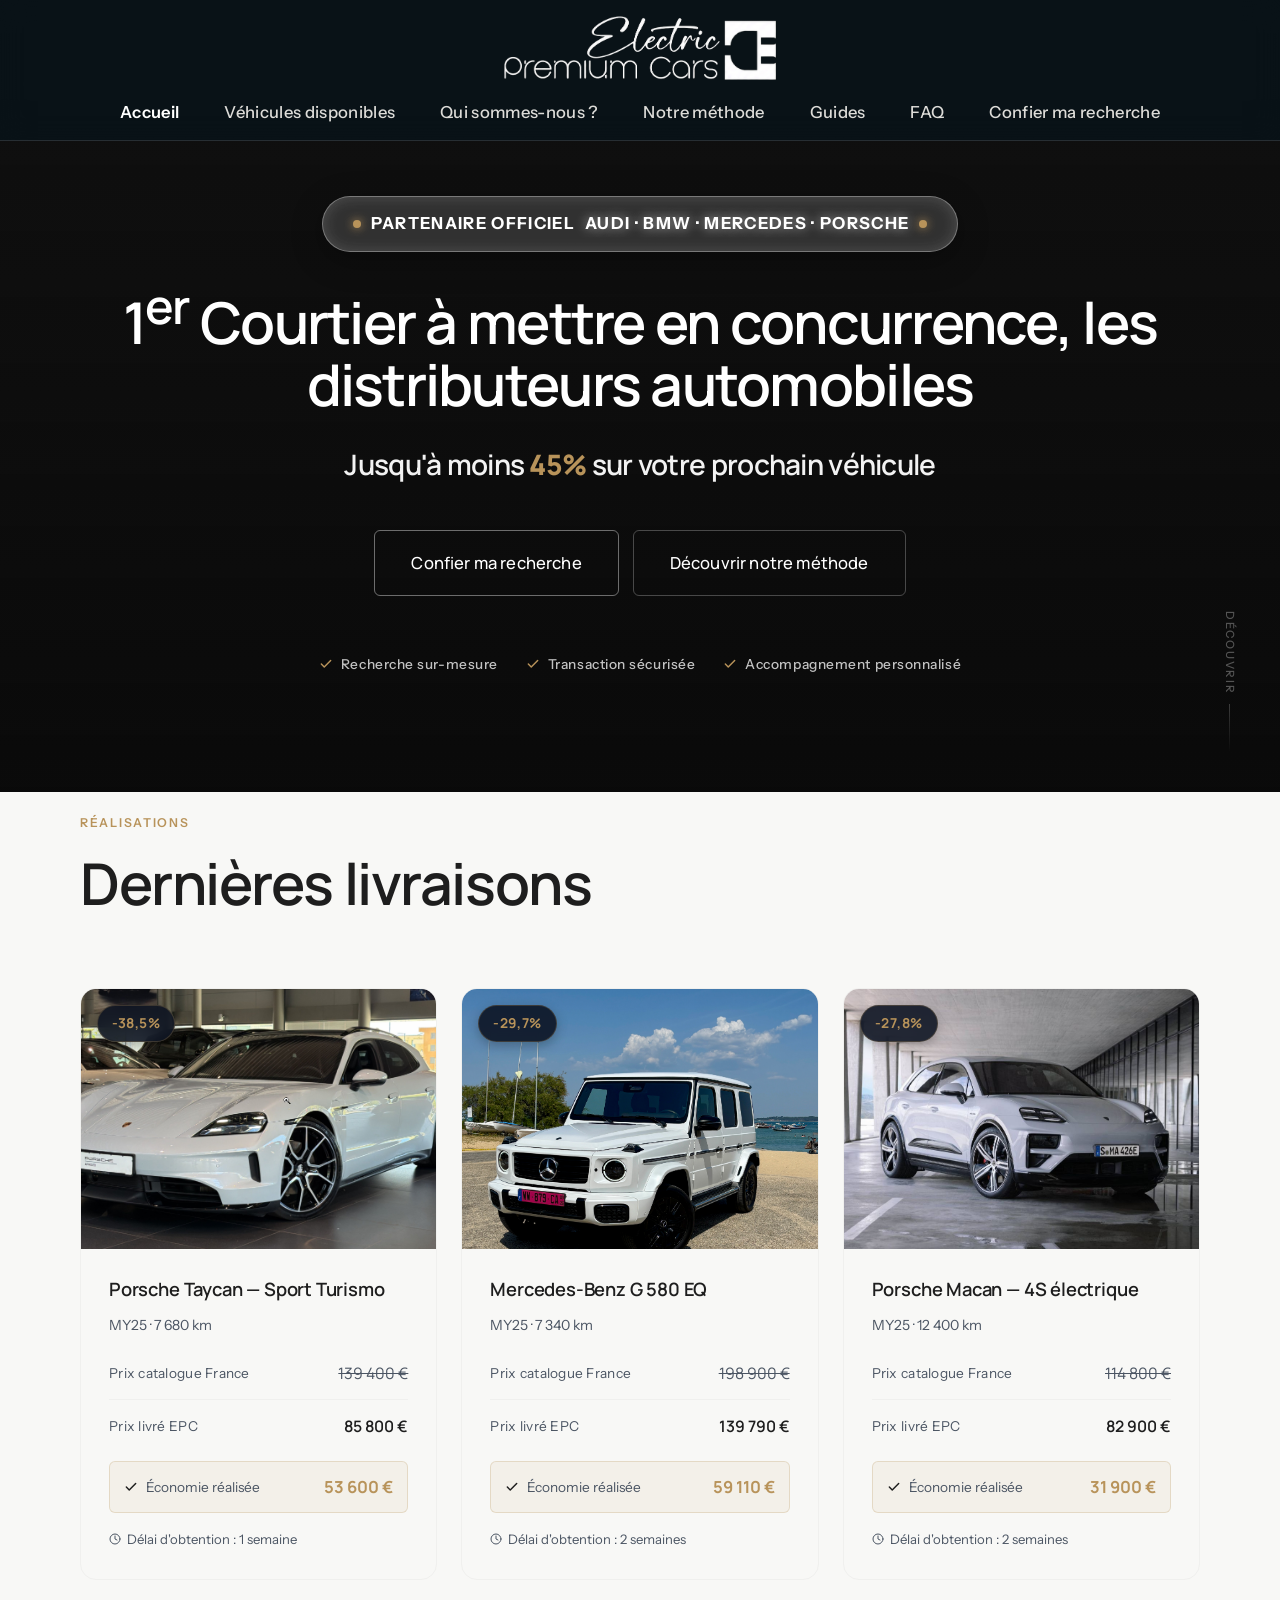
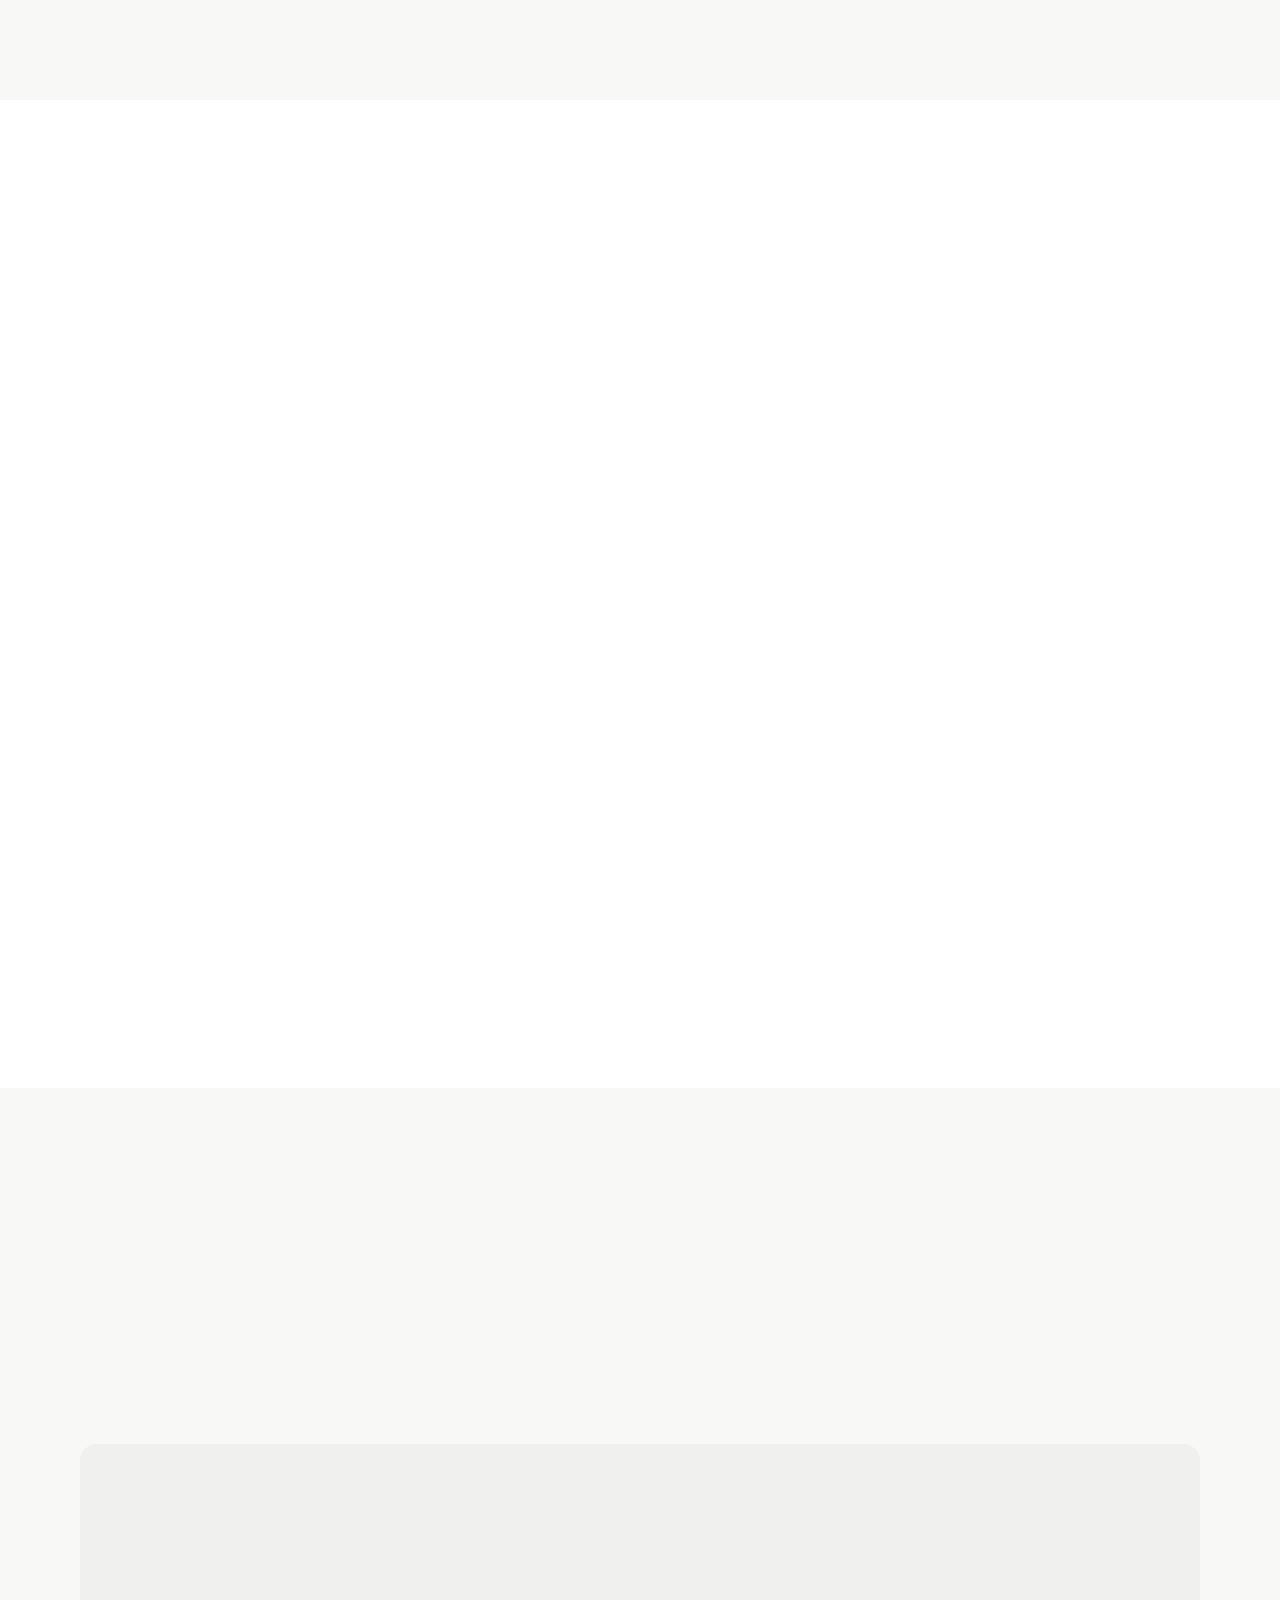
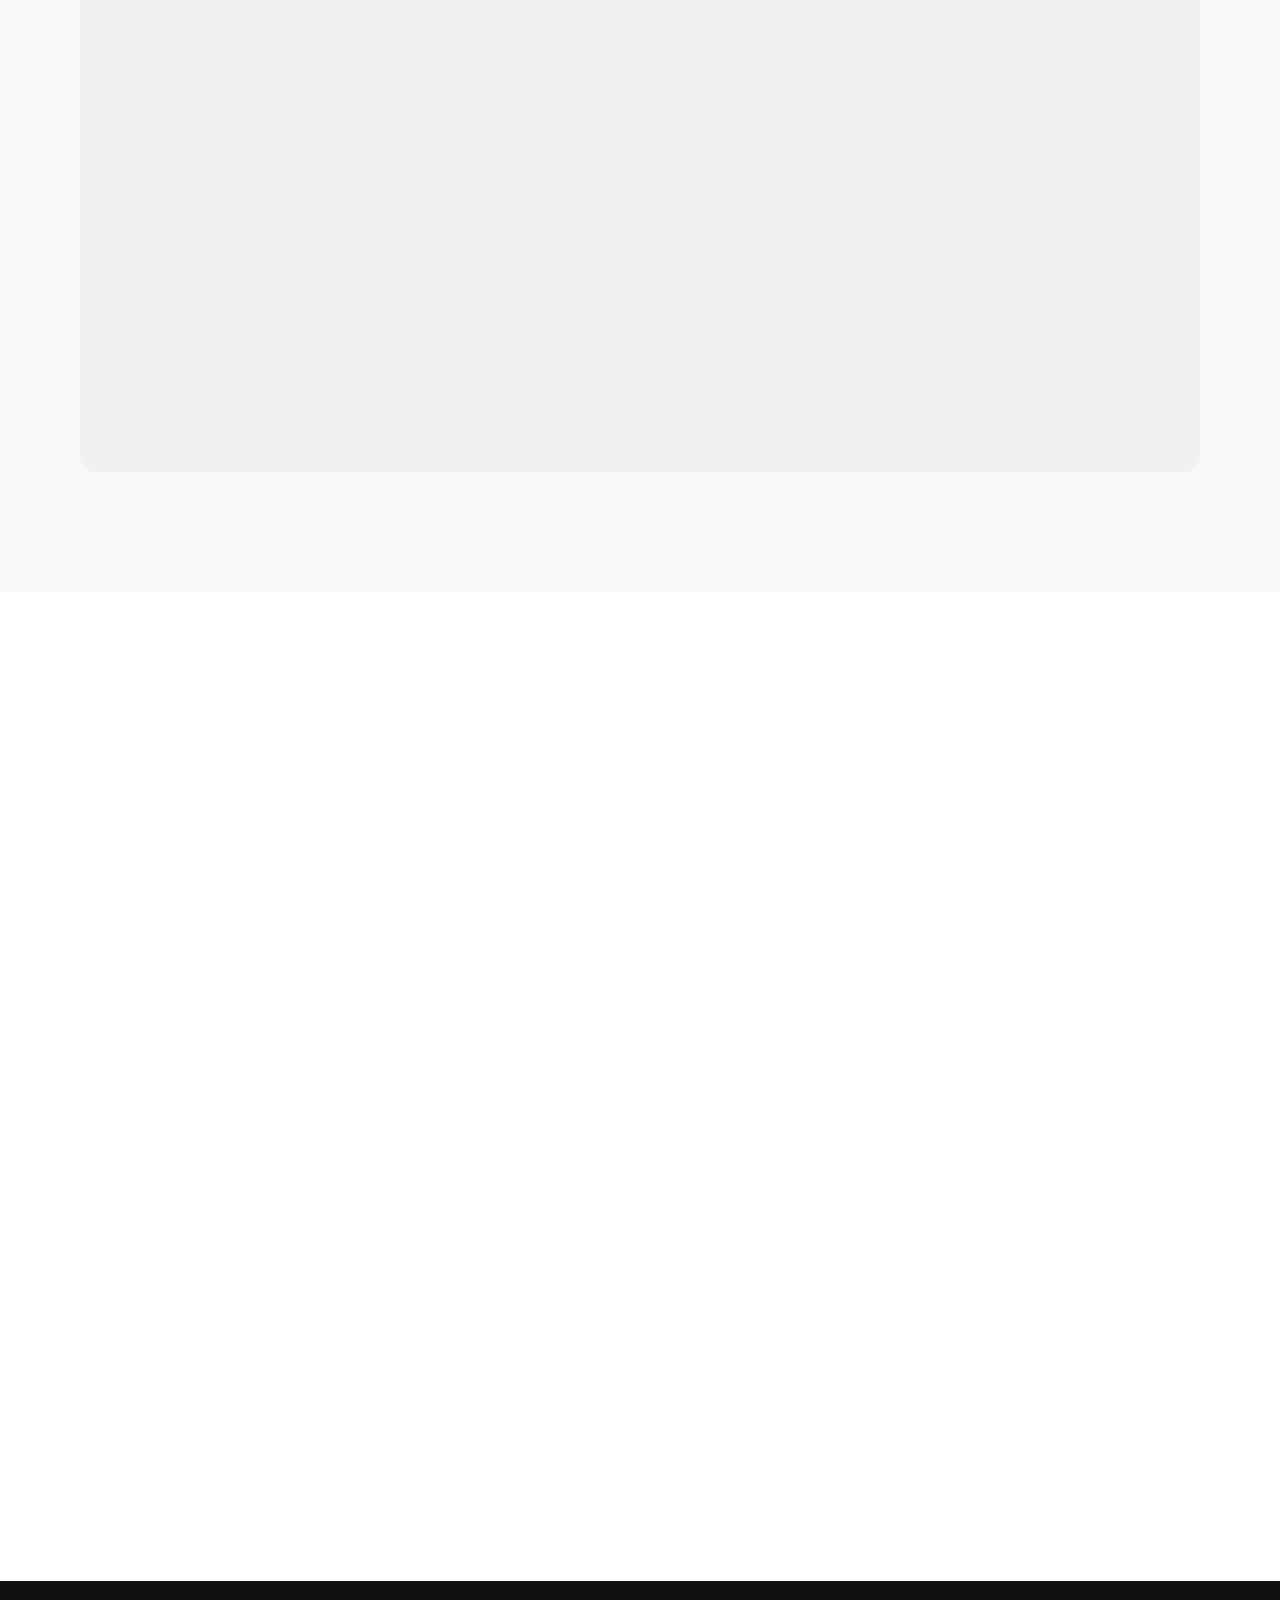
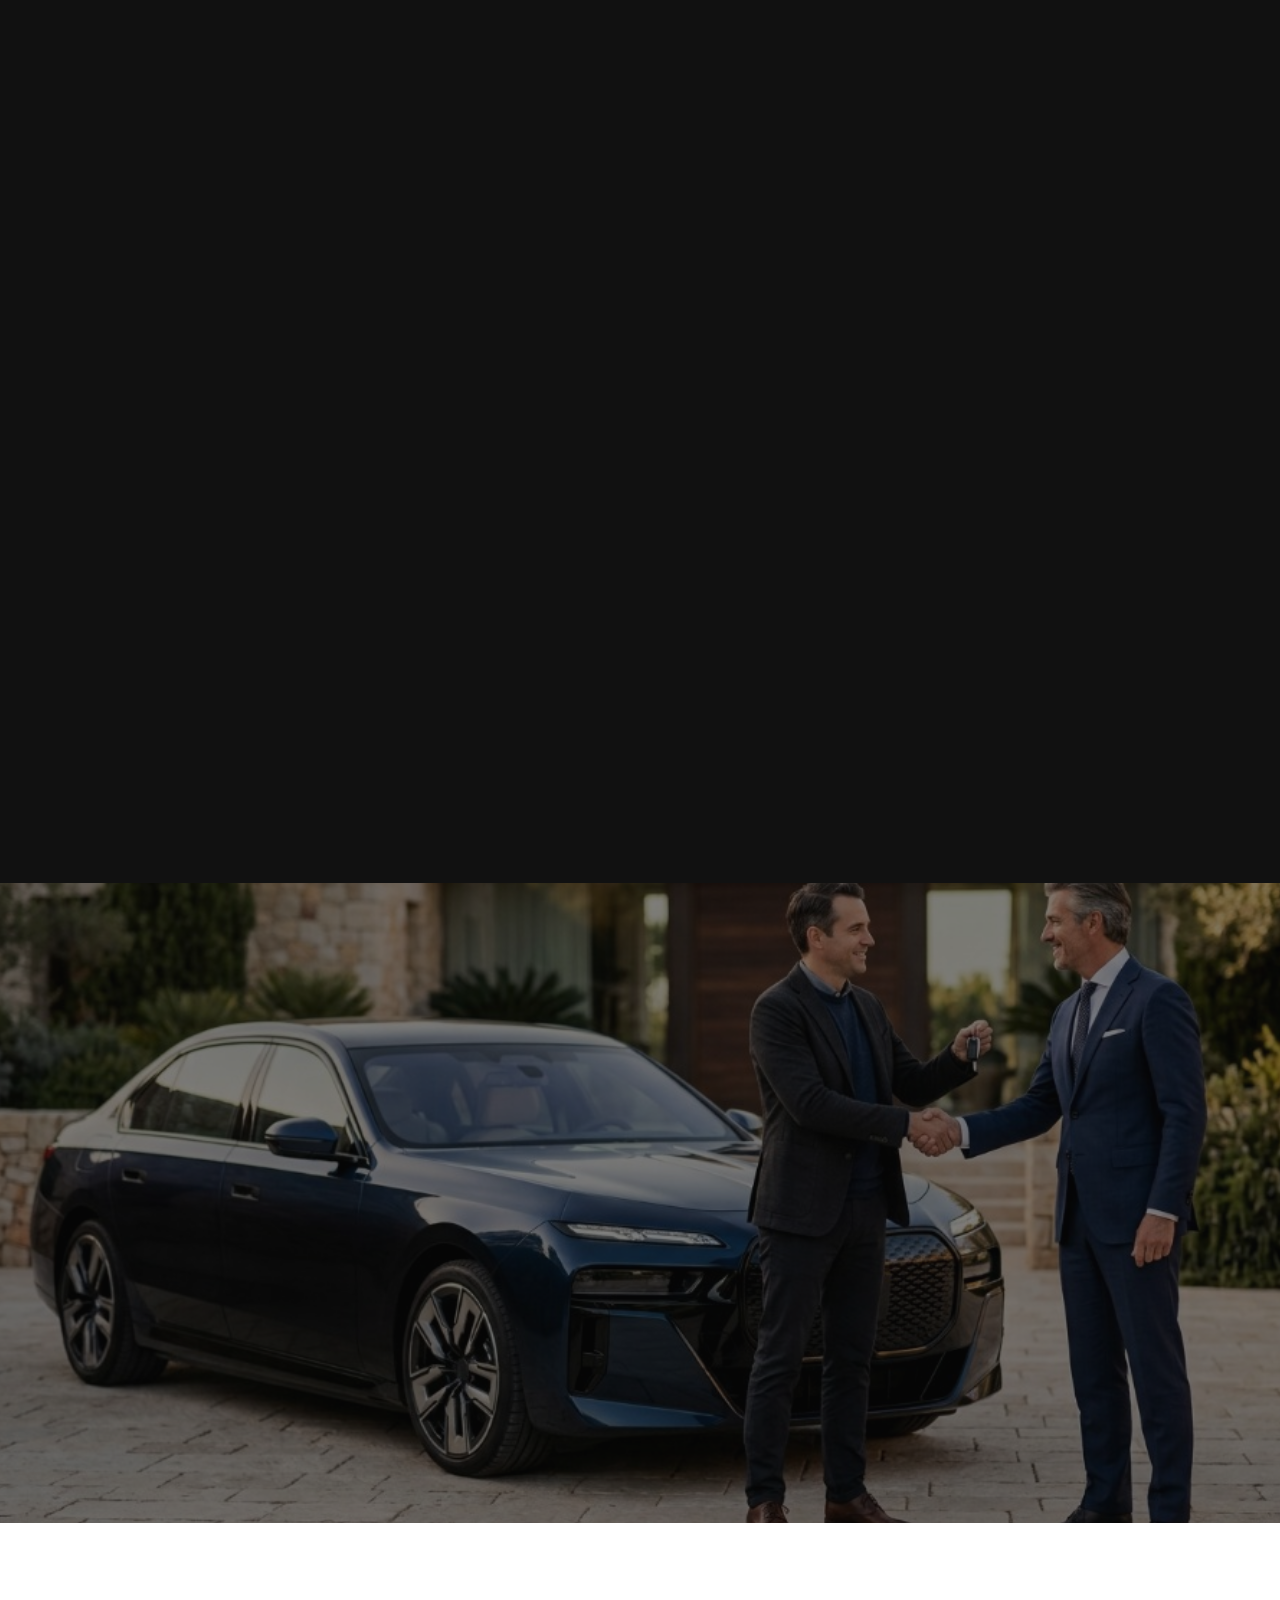
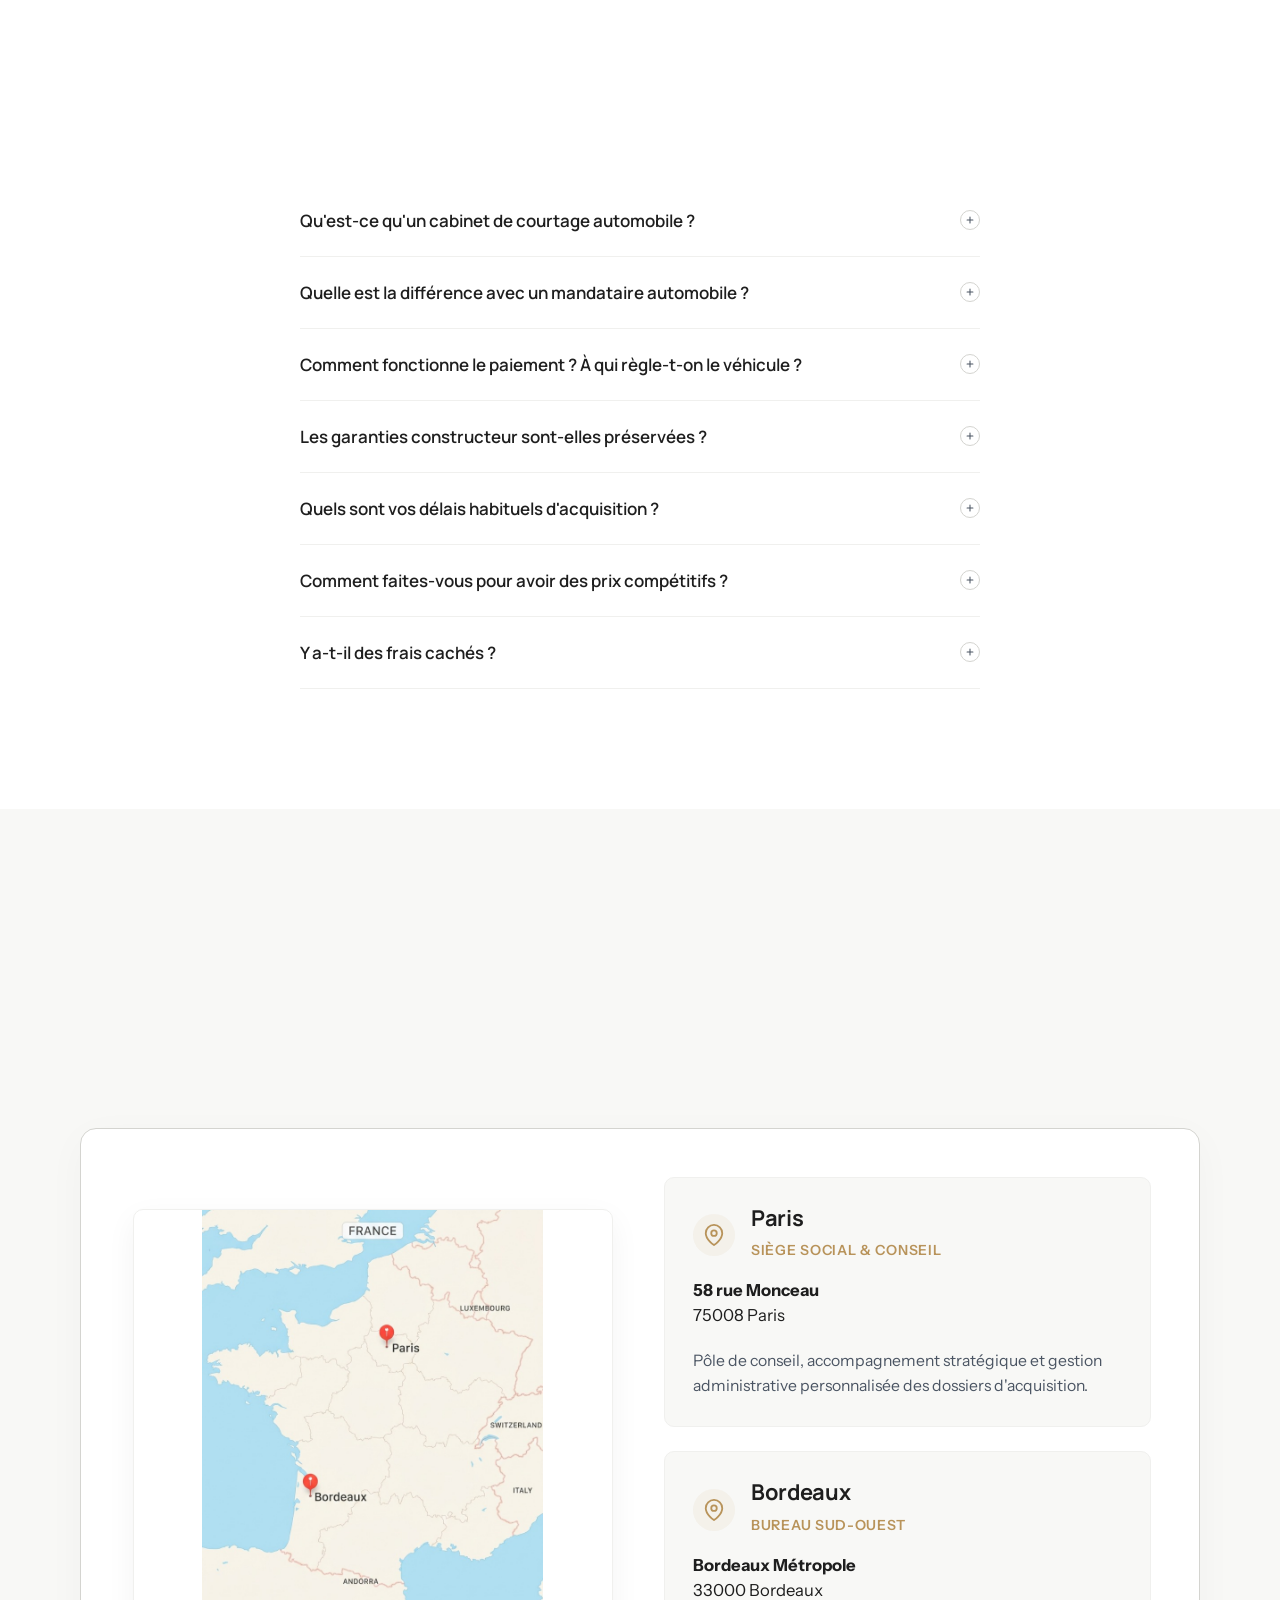
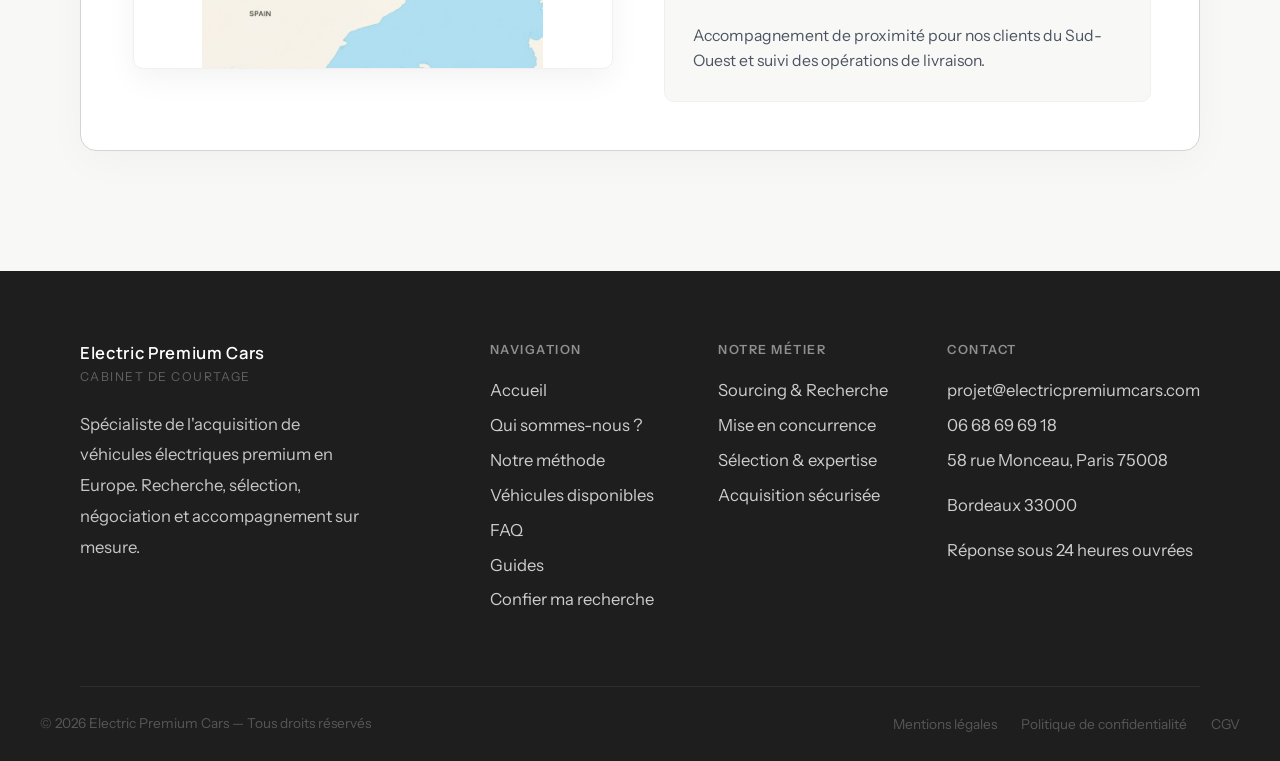
==== commit d42d25d7: "feat: replace single founder image with interactive two-card layout for Paul and Raphael" ====
--- a/index.html
+++ b/index.html
@@ -46,7 +46,7 @@
     rel="stylesheet" />
 
   <!-- Styles -->
-  <link rel="stylesheet" href="style.css" />
+  <link rel="stylesheet" href="style.css?v=2" />
 </head>
 
 <body>
@@ -333,10 +333,20 @@
 
         </div>
 
-        <div class="intro__visual reveal reveal-delay-2">
-          <img src="fondateurs.jpg" alt="Raphaël et Paul — Fondateurs de Electric Premium Cars" loading="lazy" />
-          <div class="intro__visual-caption">
-            <p>Raphaël &amp; Paul · Fondateurs associés</p>
+        <div class="intro__visuals reveal reveal-delay-2" style="display: flex; flex-direction: row; gap: 16px; width: 100%; height: 380px;">
+          <div class="intro__card" style="flex: 1; min-width: 0; position: relative; height: 100%; border-radius: 16px; overflow: hidden; background: #f0f0ee;">
+            <img src="raphael.jpg" alt="Raphaël — Co-fondateur de Electric Premium Cars" loading="lazy" style="width: 100%; height: 100%; object-fit: cover; object-position: center 20%; display: block;" />
+            <div class="intro__card-caption">
+              <div class="intro__card-name">Raphaël</div>
+              <div class="intro__card-role">Co-fondateur</div>
+            </div>
+          </div>
+          <div class="intro__card" style="flex: 1; min-width: 0; position: relative; height: 100%; border-radius: 16px; overflow: hidden; background: #f0f0ee;">
+            <img src="paul.jpg" alt="Paul — Co-fondateur de Electric Premium Cars" loading="lazy" style="width: 100%; height: 100%; object-fit: cover; object-position: center 20%; display: block;" />
+            <div class="intro__card-caption">
+              <div class="intro__card-name">Paul</div>
+              <div class="intro__card-role">Co-fondateur</div>
+            </div>
           </div>
         </div>
       </div>
--- a/style.css
+++ b/style.css
@@ -722,36 +722,68 @@
   max-width: 400px;
 }
 
-.intro__visual {
+.intro__visuals {
+  display: flex;
+  flex-direction: row;
+  gap: 16px;
+  width: 100%;
+  height: 380px;
+}
+
+.intro__card {
+  flex: 1;
+  min-width: 0;
   position: relative;
-  height: 440px;
+  height: 100%;
   border-radius: var(--radius-lg);
   overflow: hidden;
   background: var(--grey-light);
-}
-
-.intro__visual img {
+  box-shadow: 0 4px 20px rgba(0, 0, 0, 0.06);
+  transition: transform 0.4s var(--ease), box-shadow 0.4s var(--ease);
+}
+
+.intro__card:hover {
+  transform: translateY(-4px);
+  box-shadow: 0 12px 32px rgba(0, 0, 0, 0.12);
+}
+
+.intro__card img {
   width: 100%;
   height: 100%;
   object-fit: cover;
-}
-
-.intro__visual-caption {
+  object-position: center 20%;
+  transition: transform 0.6s var(--ease);
+}
+
+.intro__card:hover img {
+  transform: scale(1.04);
+}
+
+.intro__card-caption {
   position: absolute;
   bottom: 0;
   left: 0;
   right: 0;
-  padding: 24px 28px;
-  background: linear-gradient(to top, rgba(10, 10, 10, 0.7), transparent);
-}
-
-.intro__visual-caption p {
+  padding: 20px 22px;
+  background: linear-gradient(to top, rgba(10, 10, 10, 0.85) 0%, rgba(10, 10, 10, 0.35) 65%, transparent 100%);
+}
+
+.intro__card-name {
+  font-family: var(--font-head);
+  font-size: 1.05rem;
+  font-weight: 600;
+  color: var(--white);
+  line-height: 1.2;
+  margin-bottom: 2px;
+}
+
+.intro__card-role {
   font-family: var(--font-body);
-  font-size: 0.78rem;
+  font-size: 0.72rem;
   font-weight: 500;
   letter-spacing: 0.08em;
   text-transform: uppercase;
-  color: rgba(255, 255, 255, 0.5);
+  color: rgba(255, 255, 255, 0.75);
 }
 
 /* ─── METHODE (4 CARDS) ─── */
@@ -1611,12 +1643,12 @@
   }
 
   .intro__inner {
-    grid-template-columns: 1fr;
-    gap: 48px;
-  }
-
-  .intro__visual {
-    height: 340px;
+    grid-template-columns: 1fr 1fr;
+    gap: 40px;
+  }
+
+  .intro__visuals {
+    height: 360px;
   }
 
   .acquisitions__grid {
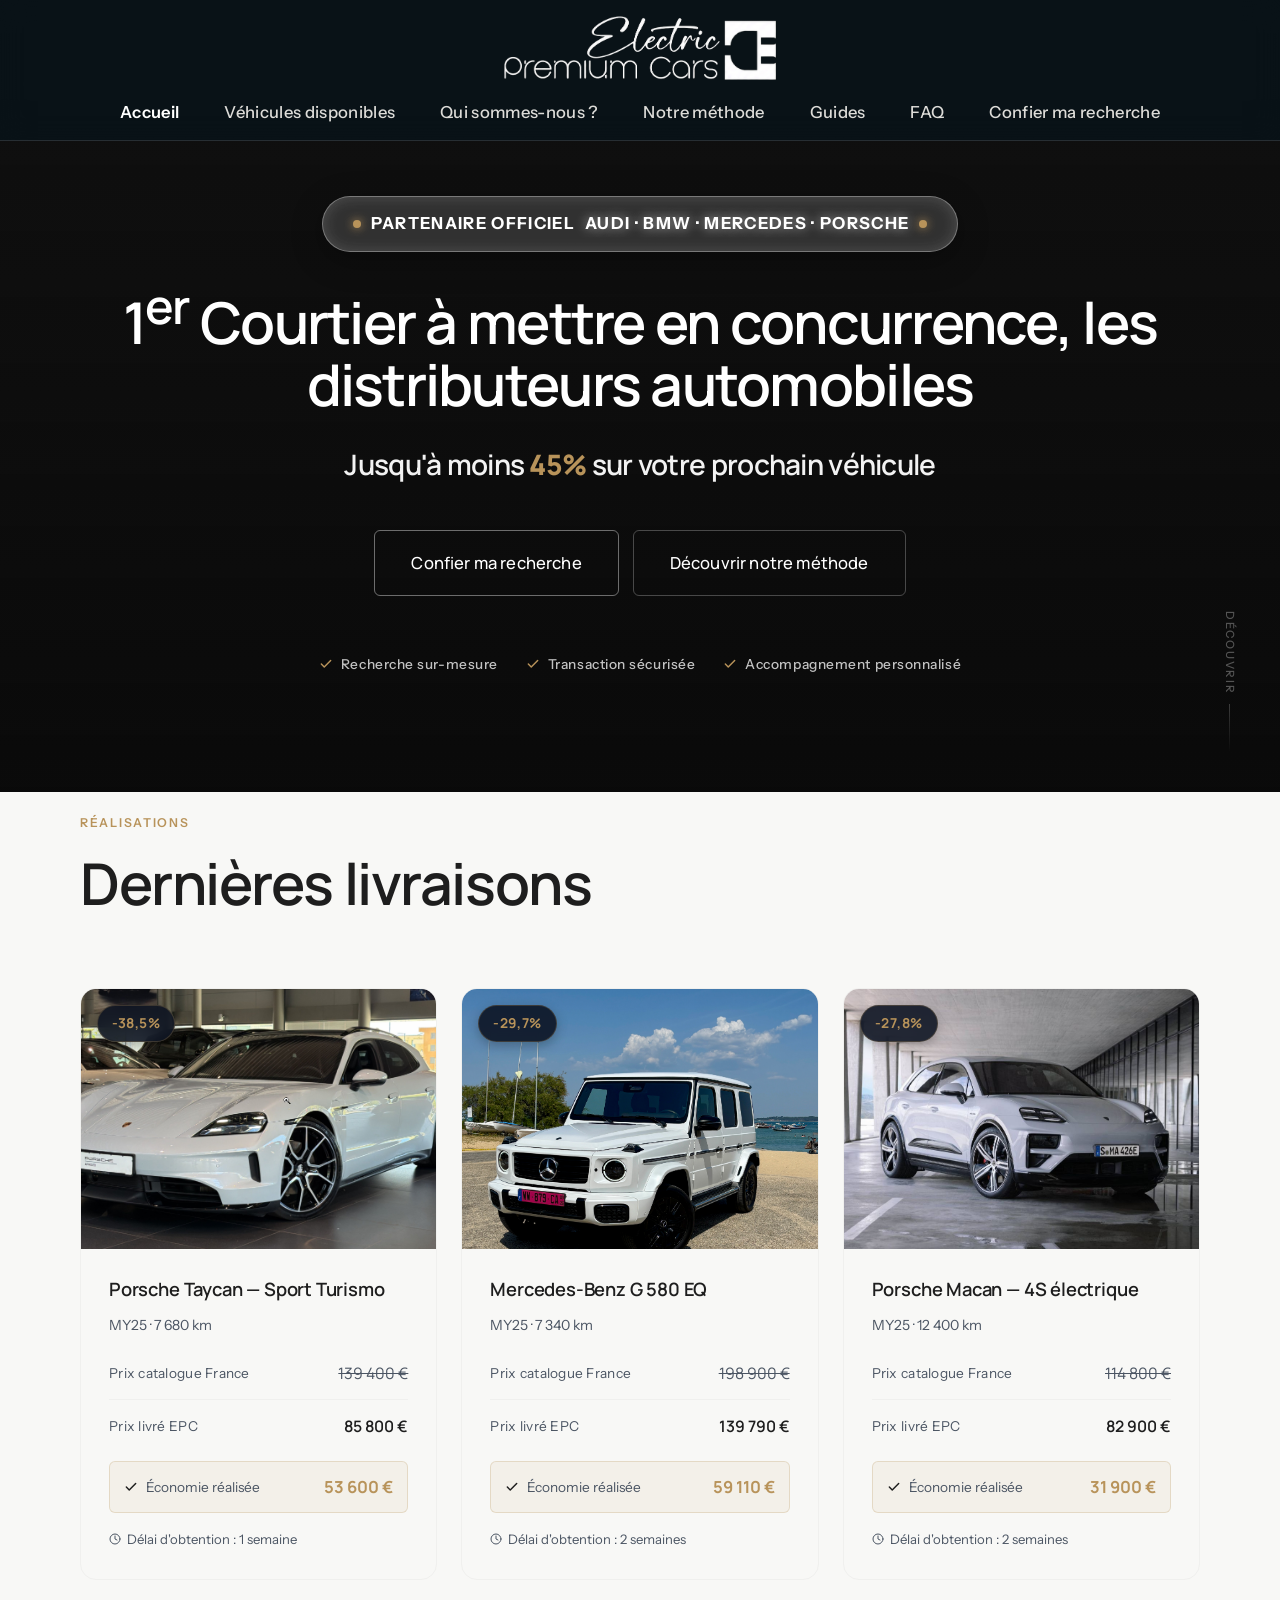
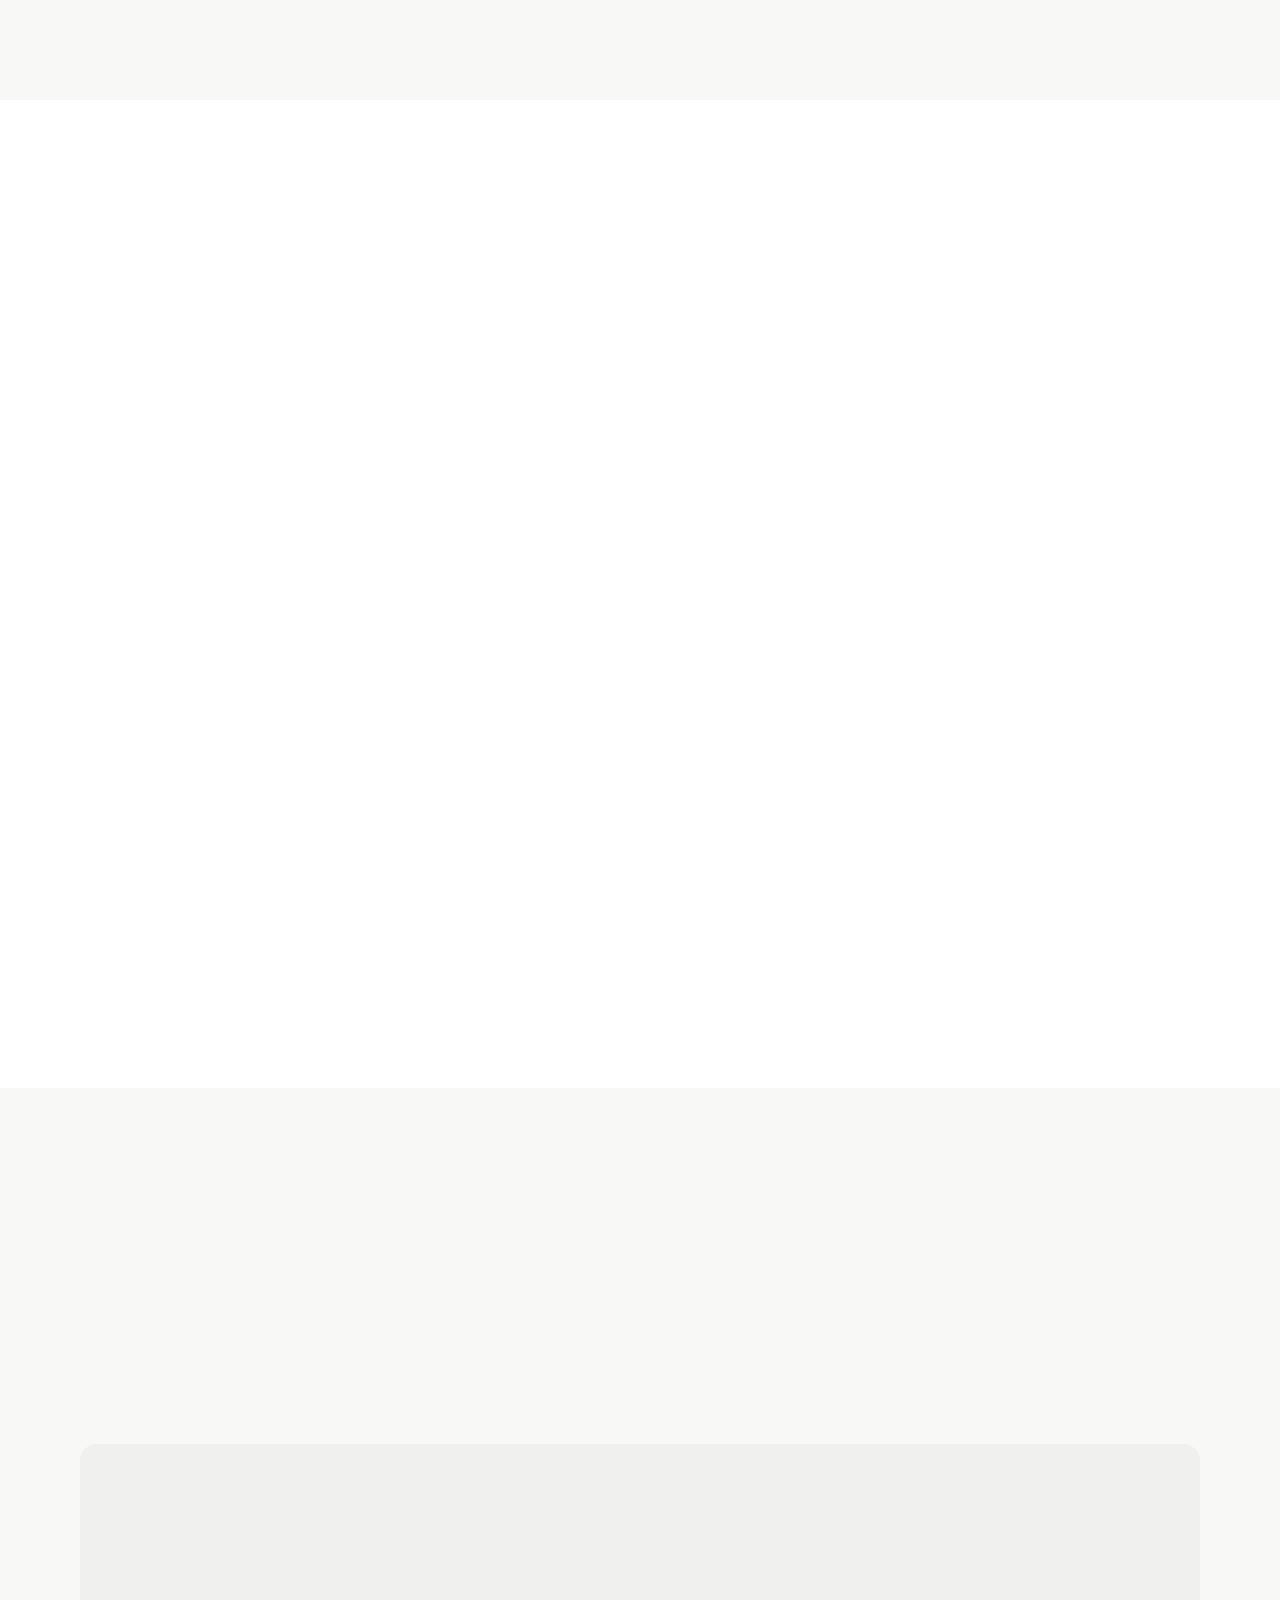
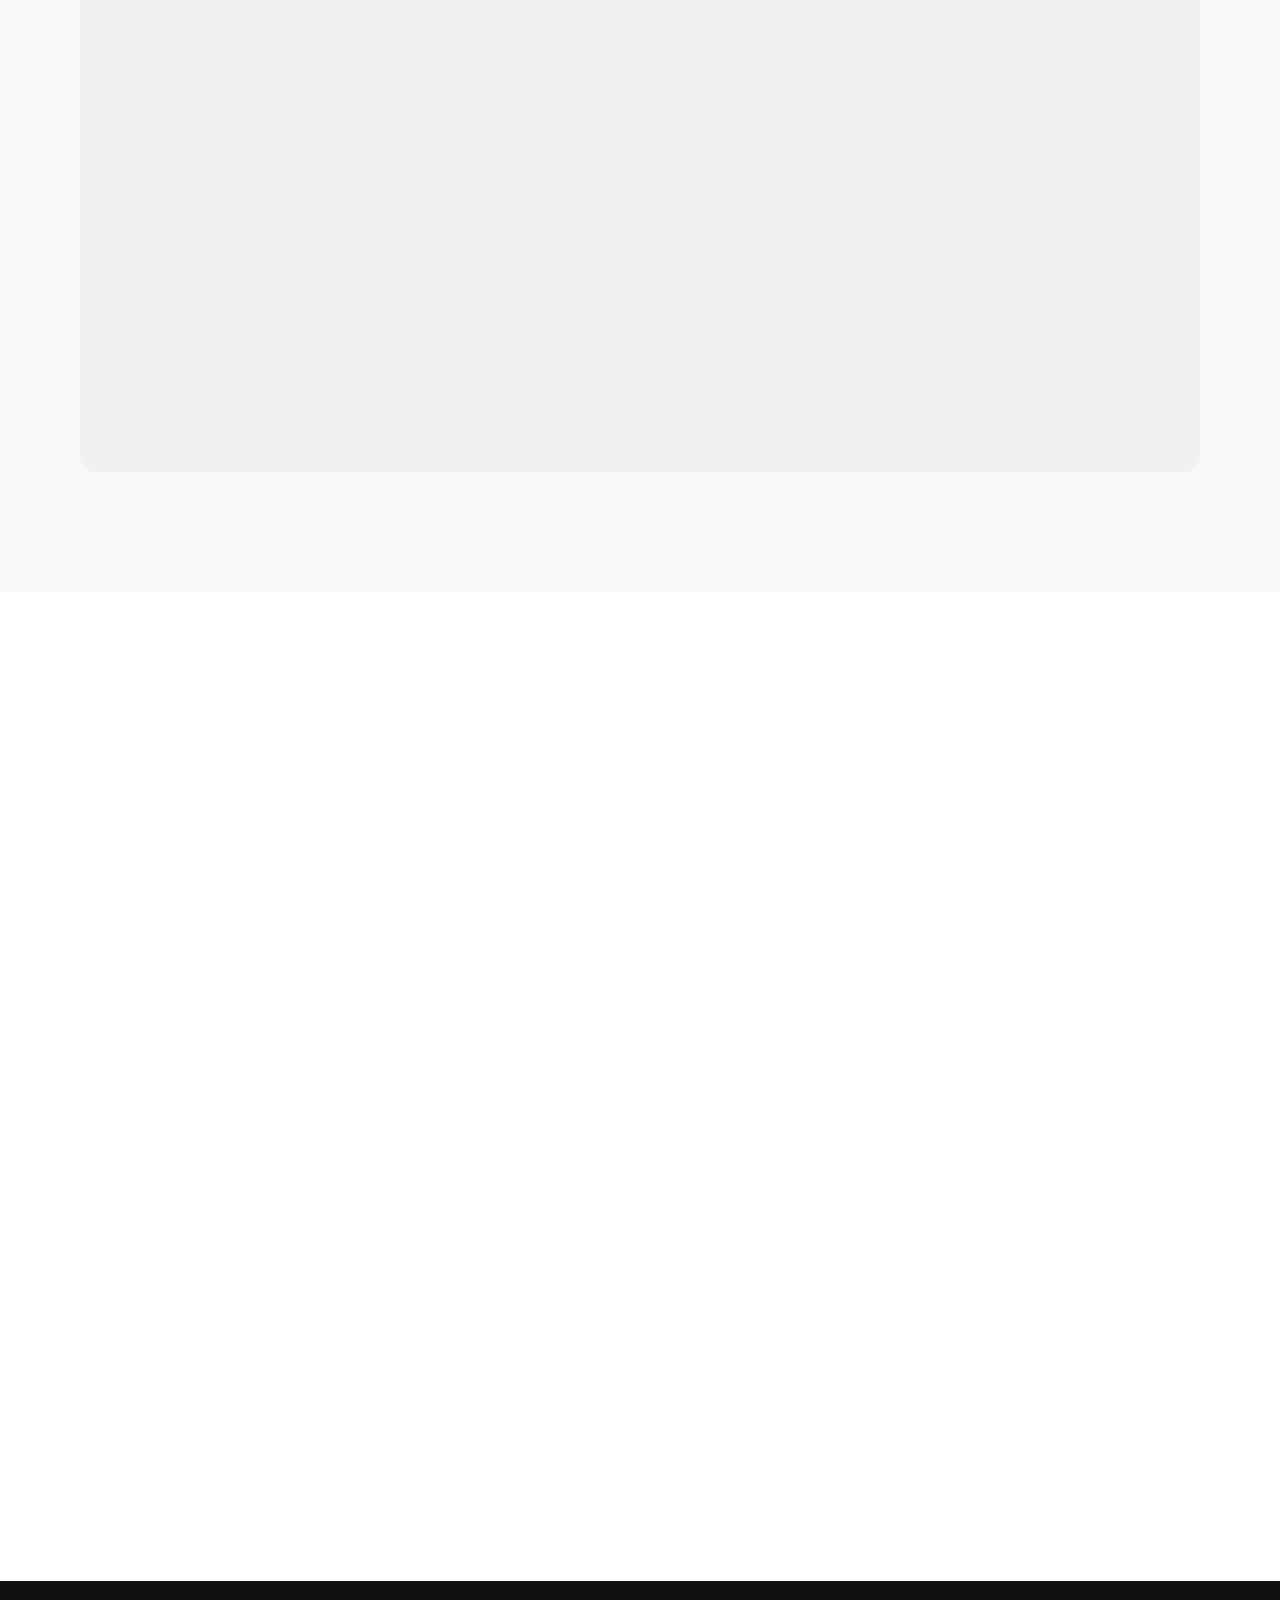
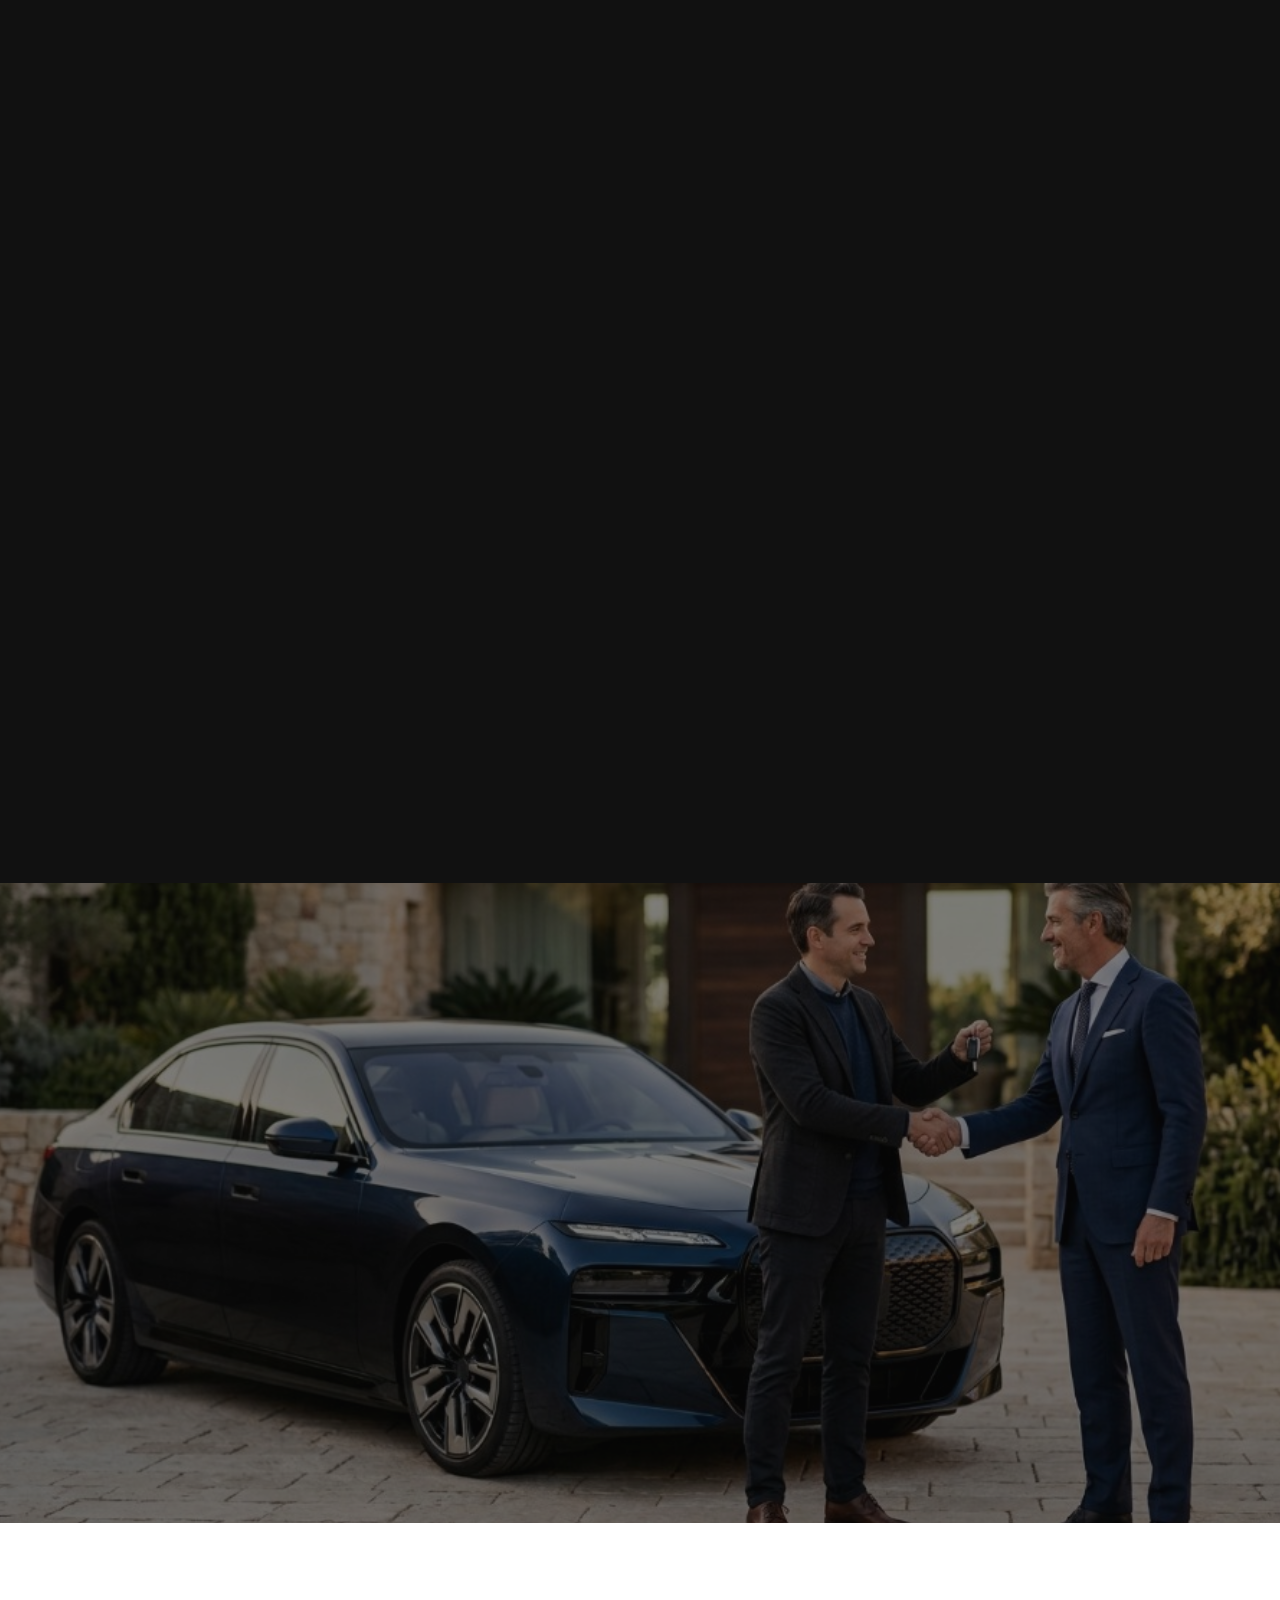
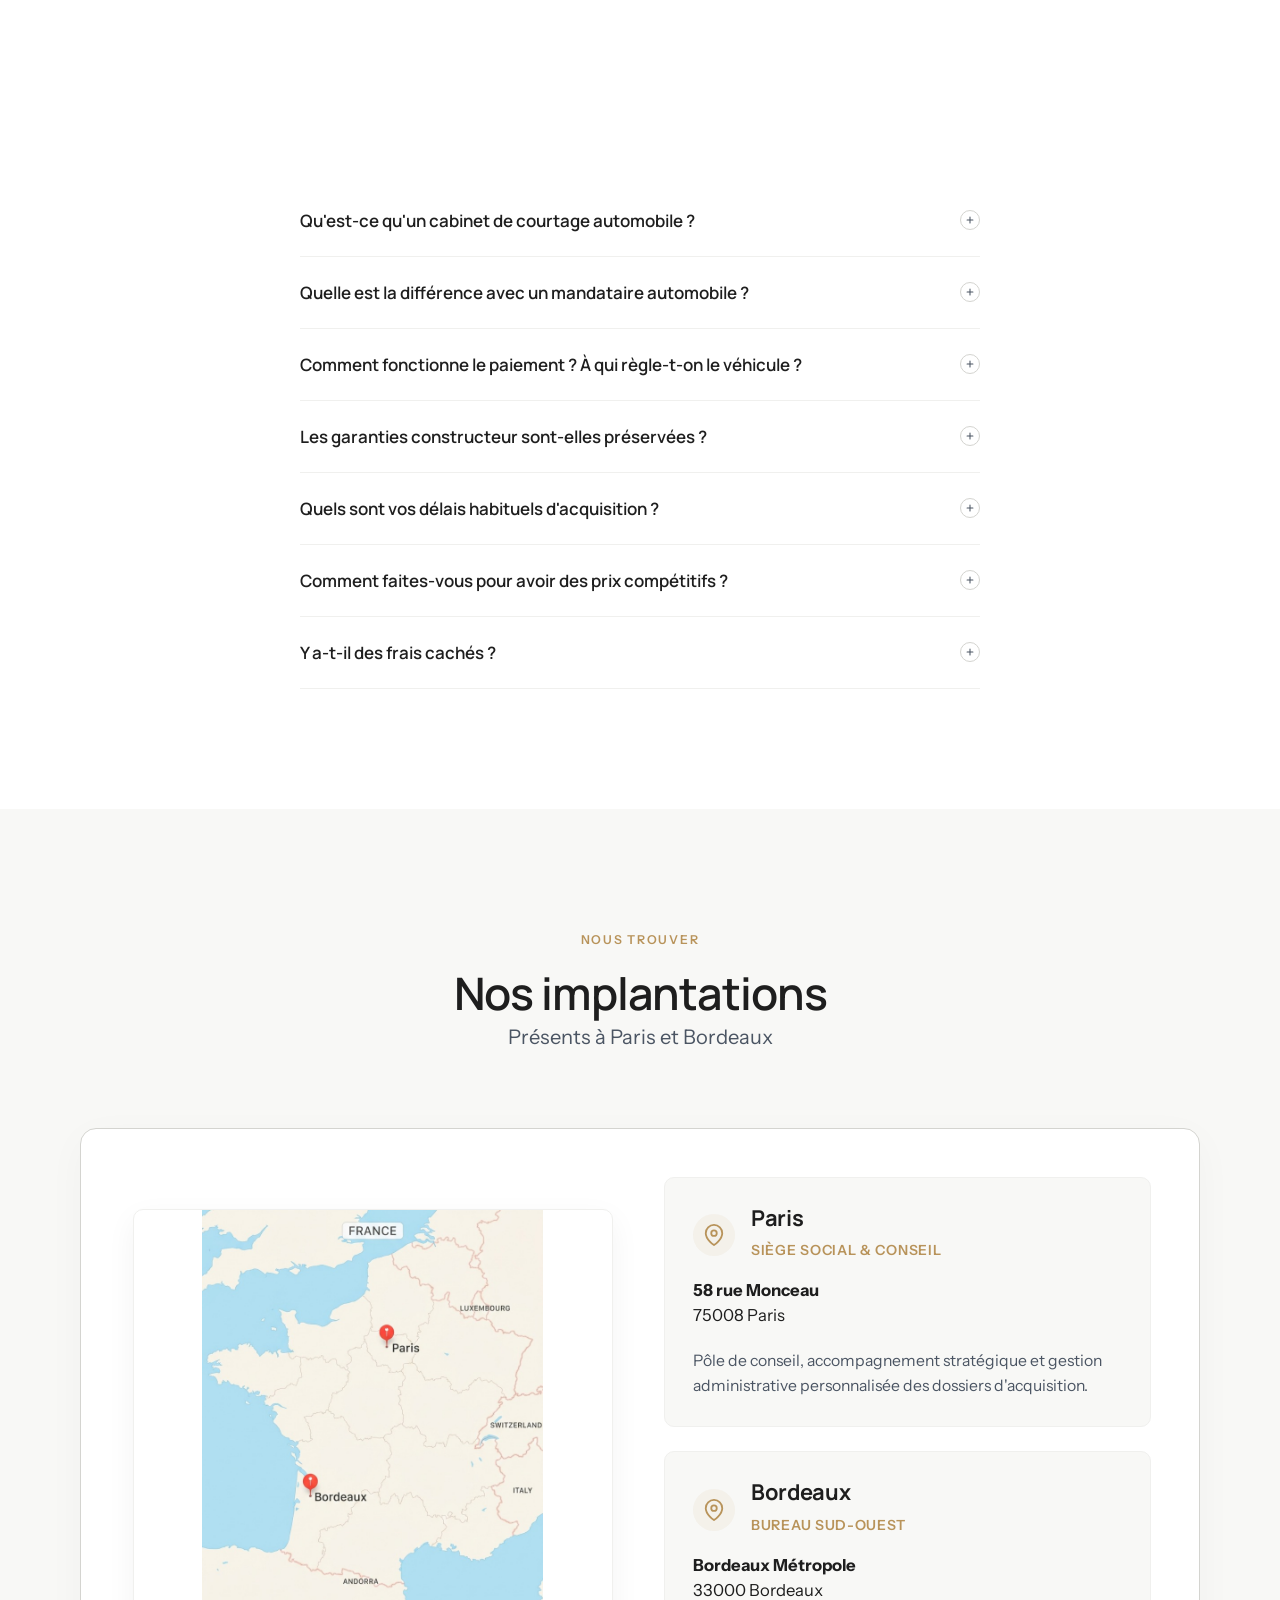
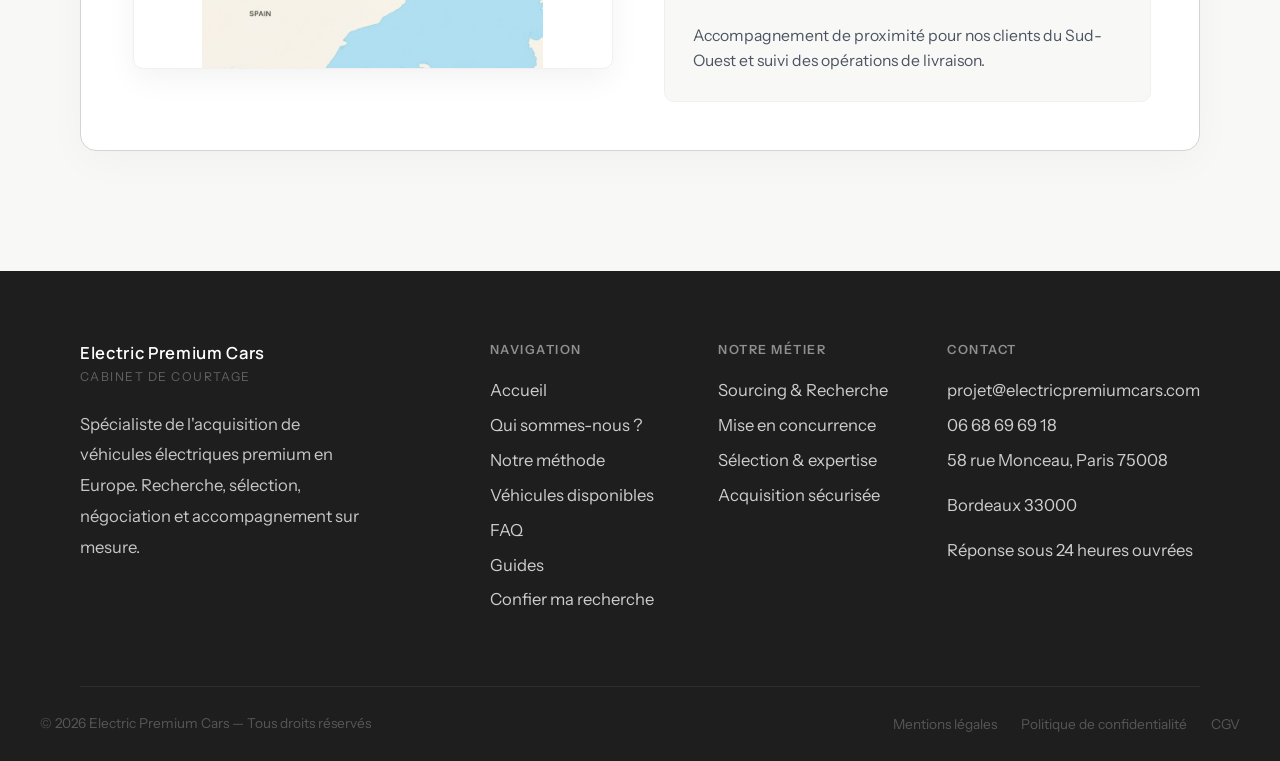
==== commit c8d2ebf6: "update flat fee vehicle price thresholds and complete billing terms" ====
--- a/index.html
+++ b/index.html
@@ -557,8 +557,8 @@
           </svg>
           <h3>Honoraires forfaitaires</h3>
           <ul style="margin-top: 8px; padding-left: 0; list-style: none; font-size: 0.98rem; line-height: 1.7; color: rgba(245, 243, 238, 0.85);">
-            <li>- 1 990 € TTC pour un véhicule de moins de 65 000 € TTC</li>
-            <li>- 2 990 € TTC pour un véhicule de plus de 65 000 € TTC</li>
+            <li>- 1 990 € TTC pour un véhicule de moins de 80 000 € TTC</li>
+            <li>- 2 990 € TTC pour un véhicule de plus de 80 000 € TTC</li>
           </ul>
         </div>
 
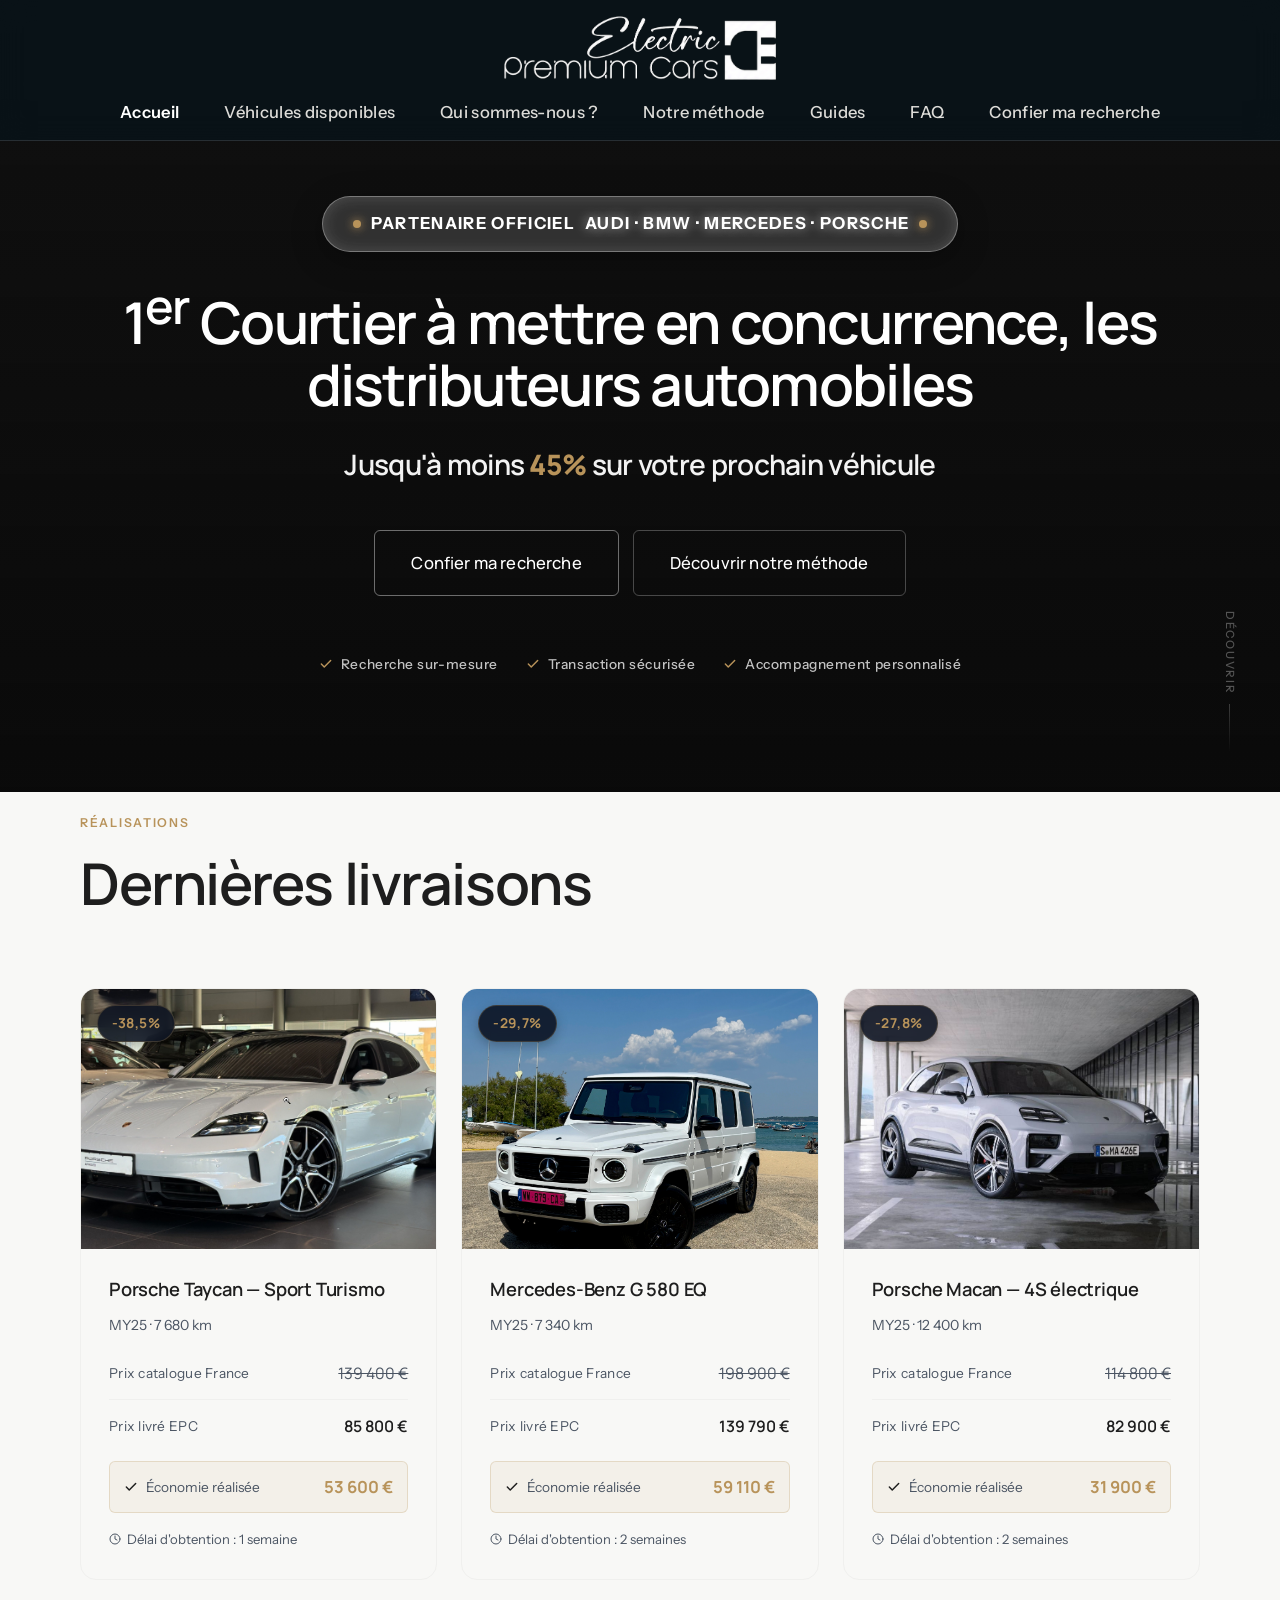
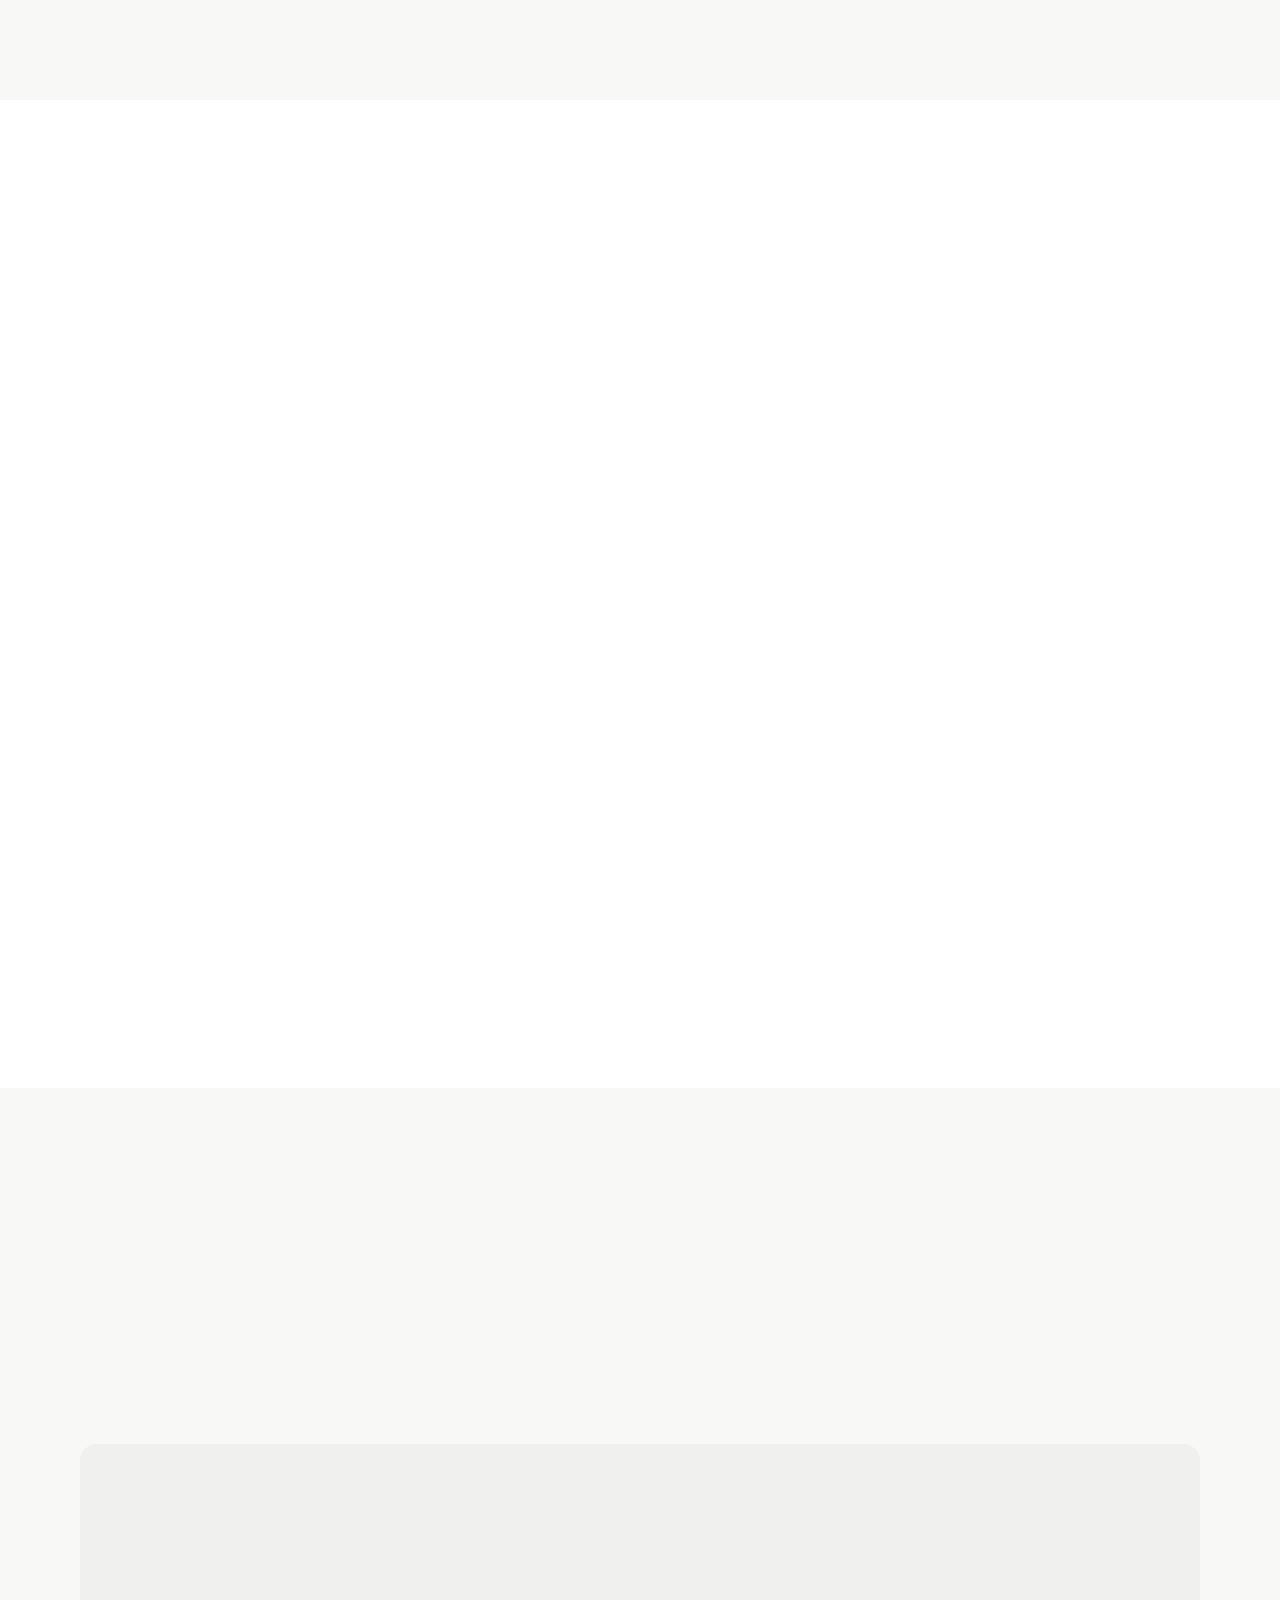
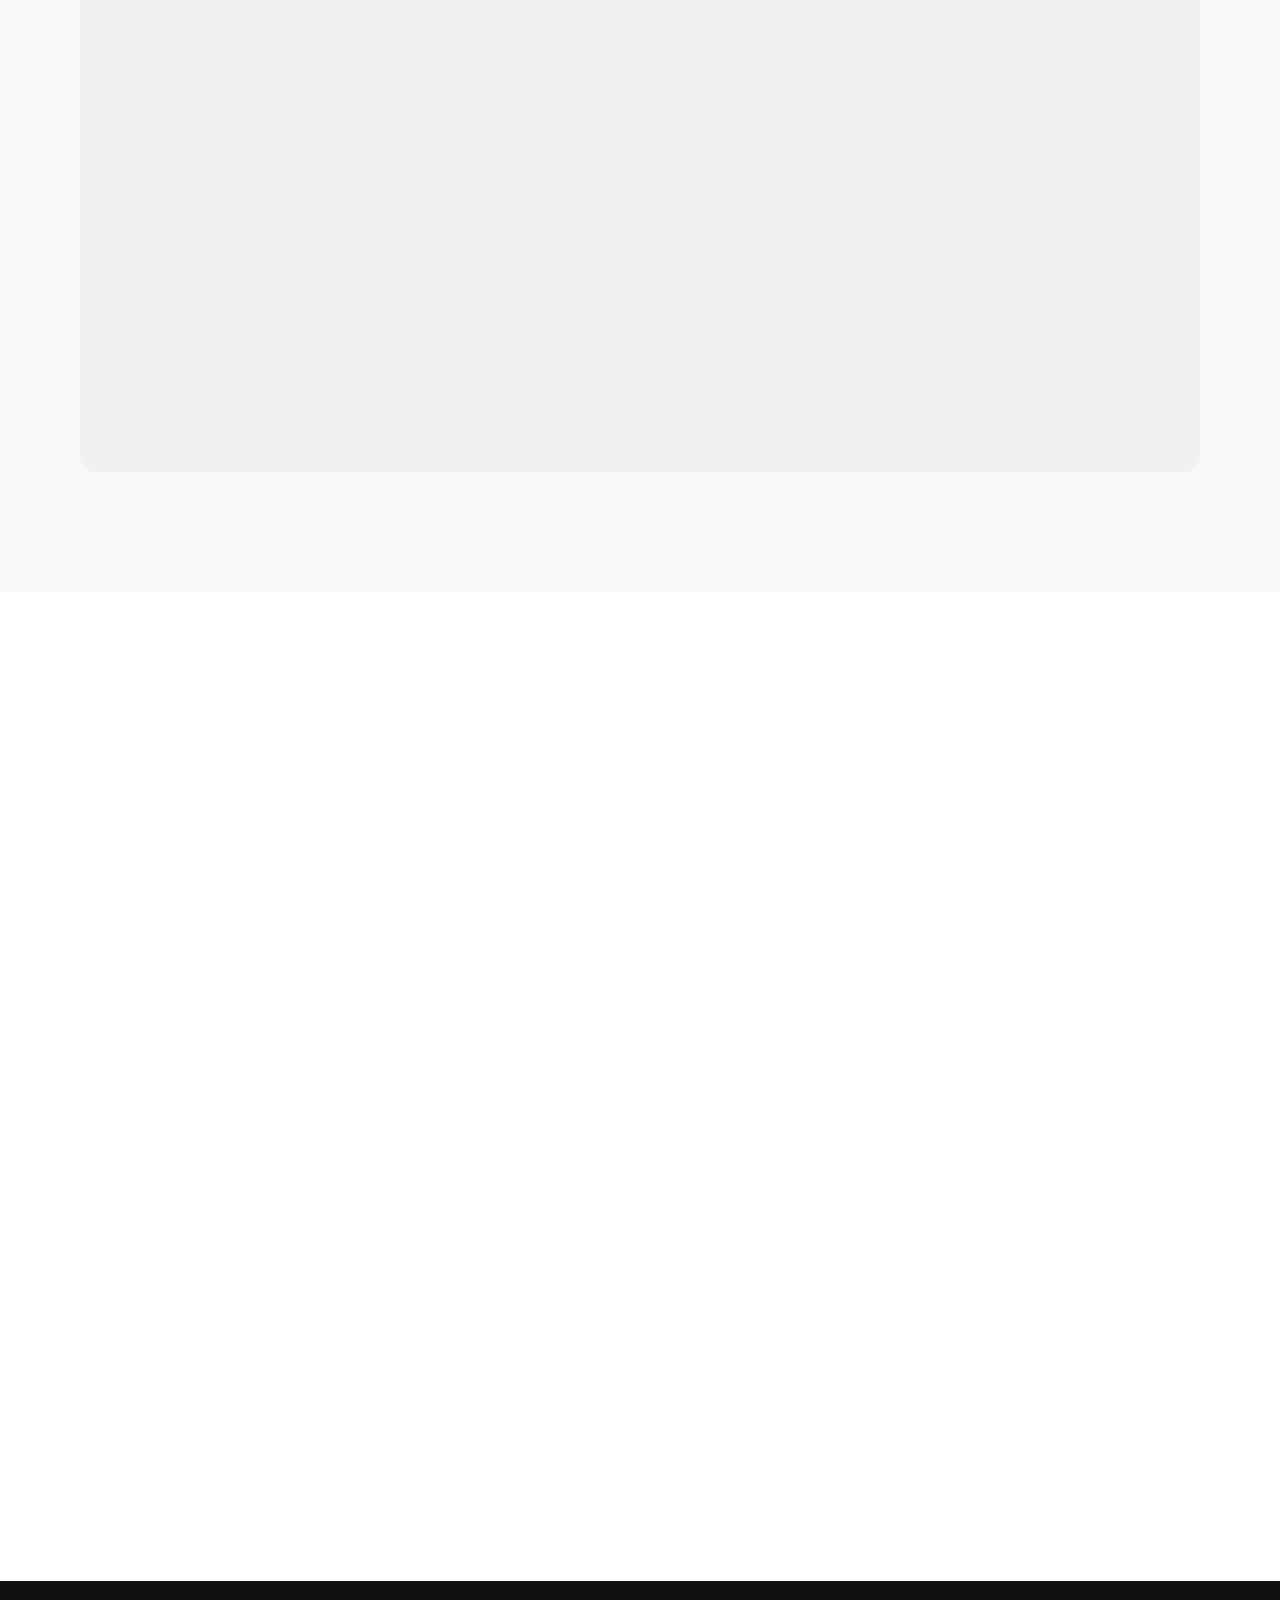
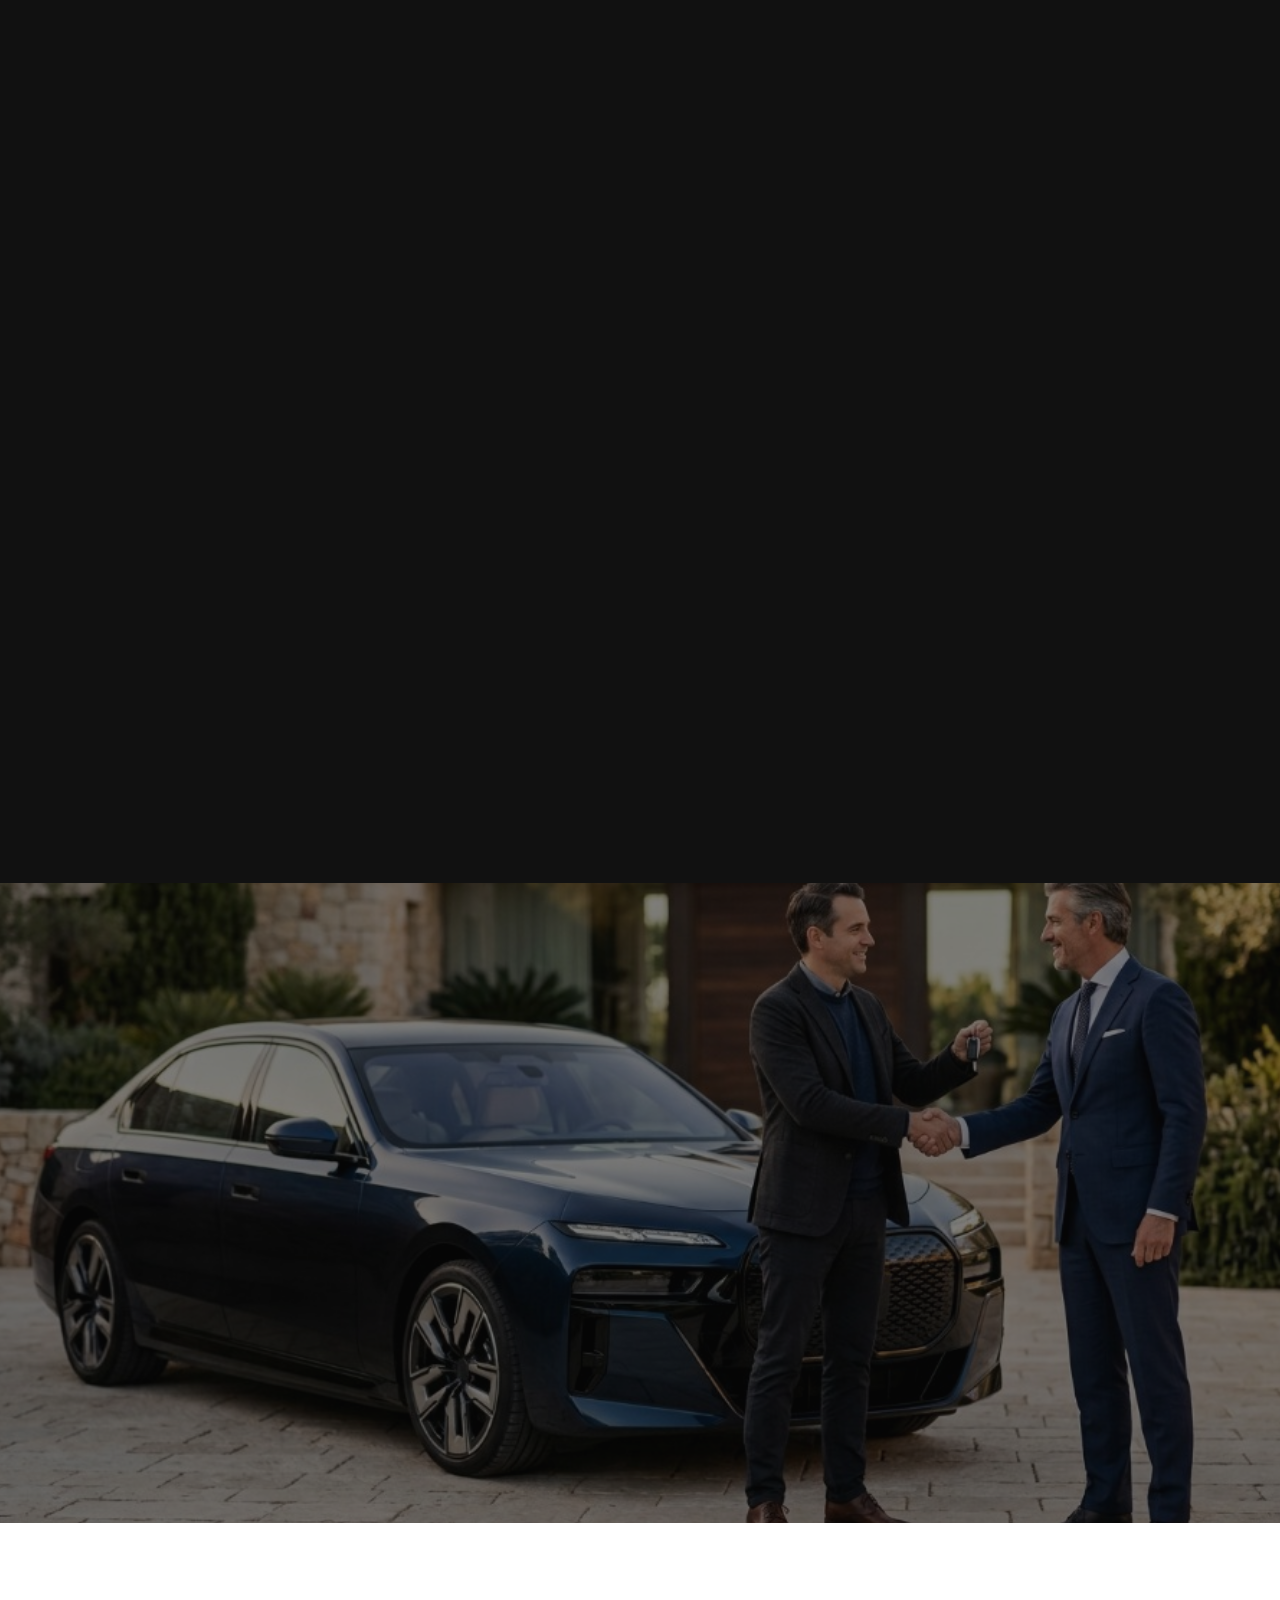
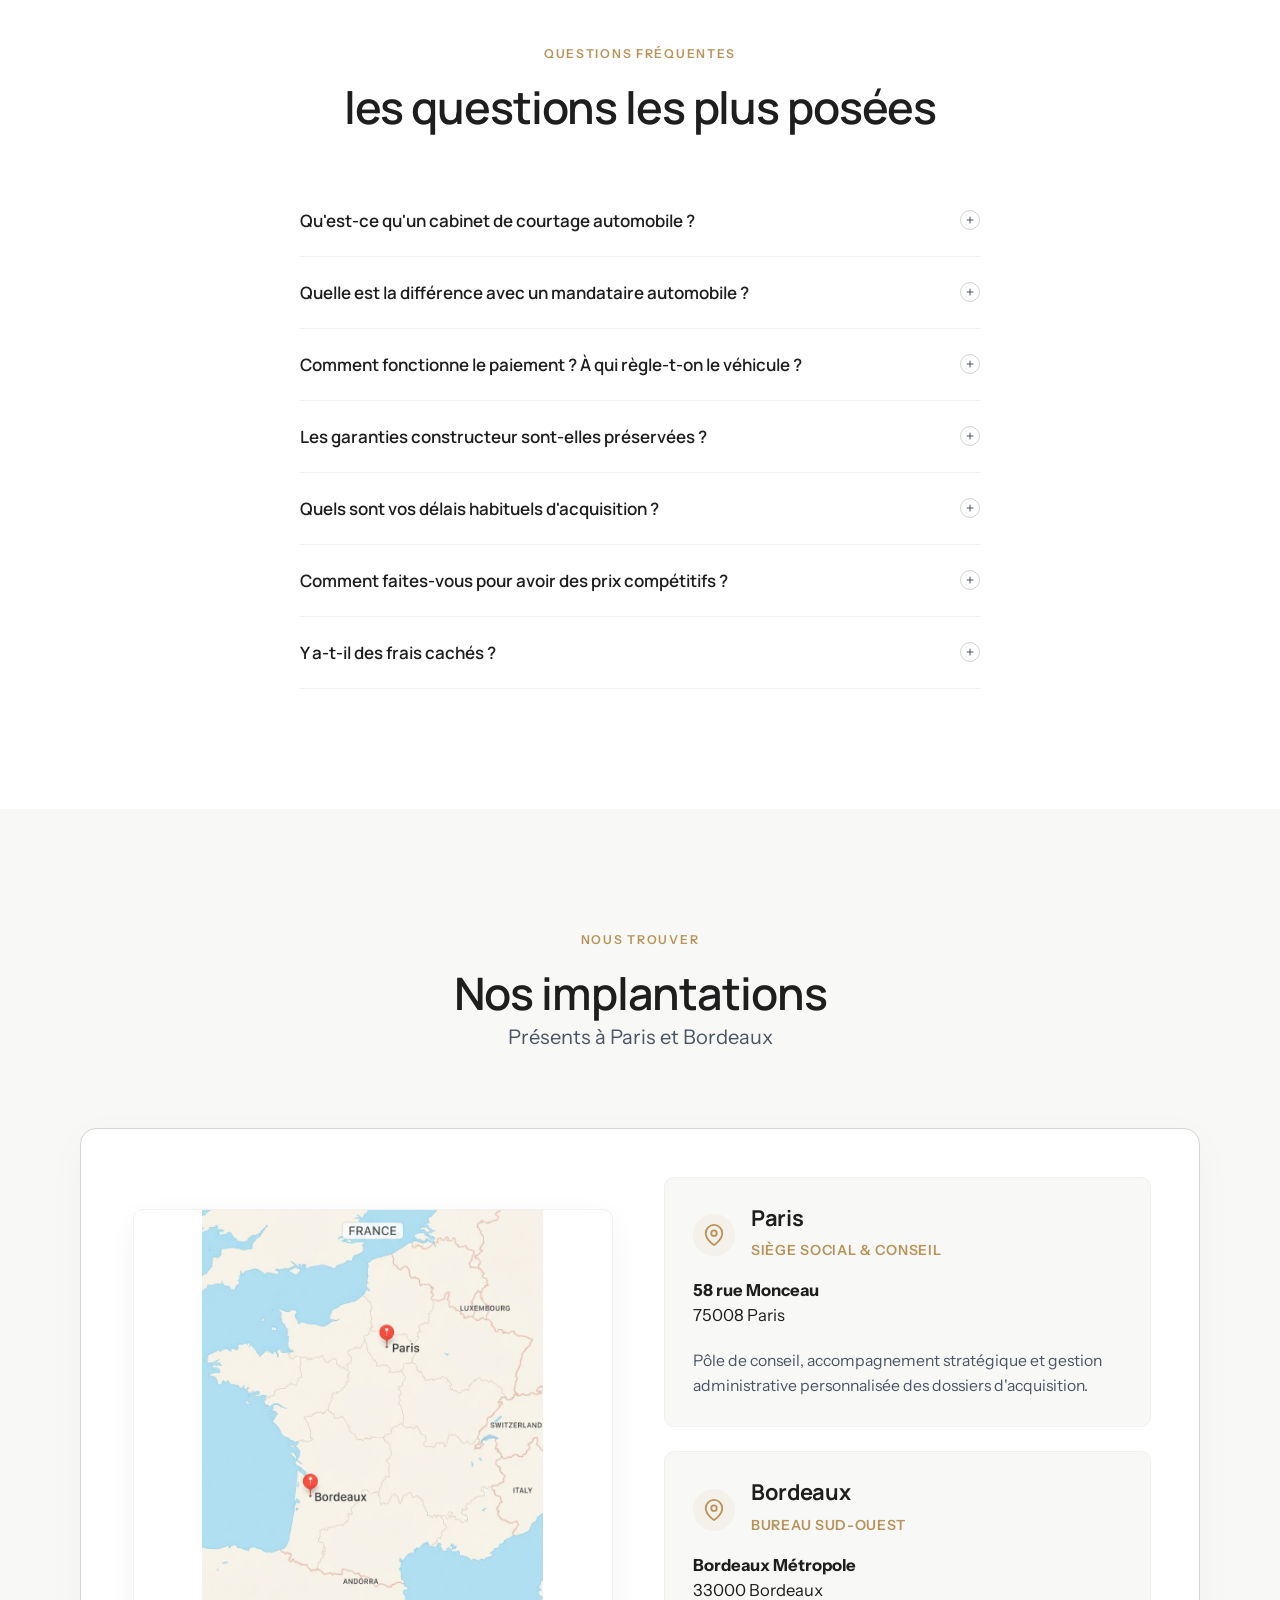
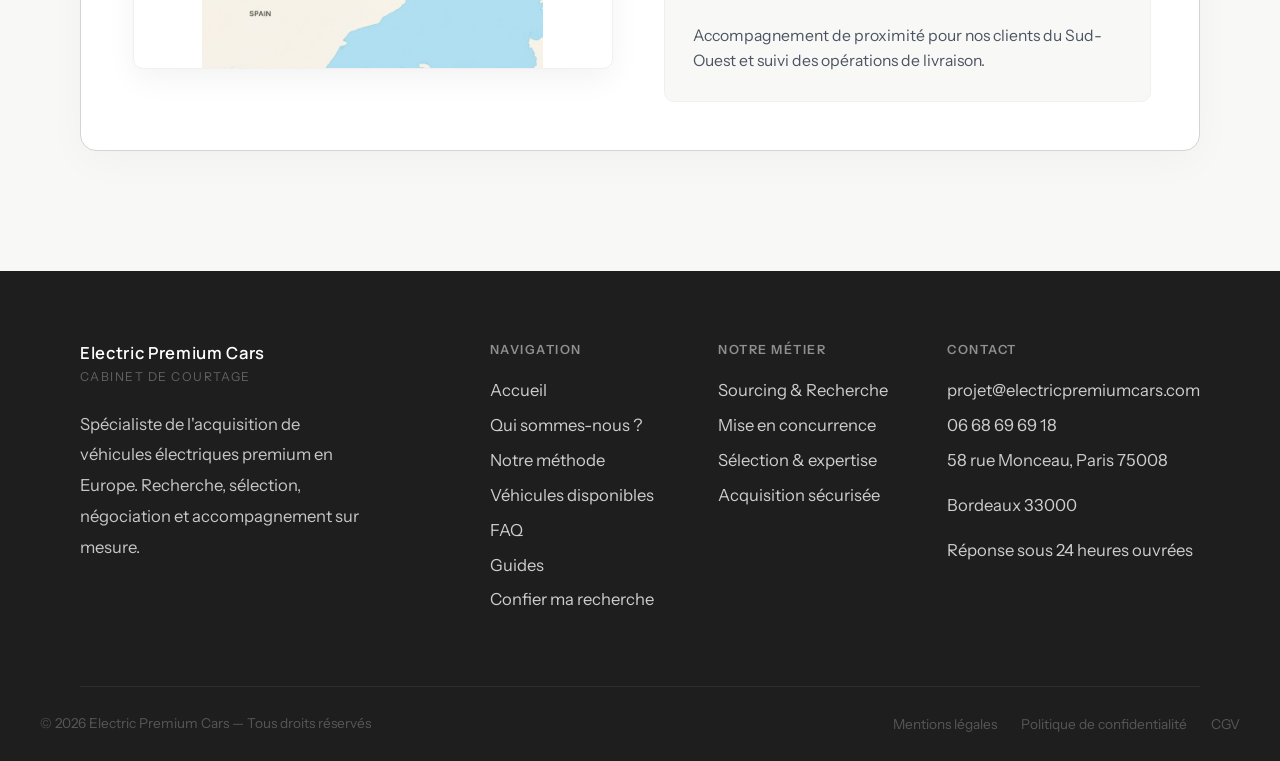
==== commit 96383679: "feat: add Google Analytics tracking script to all HTML files" ====
--- a/index.html
+++ b/index.html
@@ -2,6 +2,14 @@
 <html lang="fr">
 
 <head>
+  <!-- Google Analytics -->
+  <script async src="https://www.googletagmanager.com/gtag/js?id=G-TN90XMGKD0"></script>
+  <script>
+    window.dataLayer = window.dataLayer || [];
+    function gtag(){dataLayer.push(arguments);}
+    gtag('js', new Date());
+    gtag('config', 'G-TN90XMGKD0');
+  </script>
   <meta charset="UTF-8" />
   <meta name="viewport" content="width=device-width, initial-scale=1.0" />
 
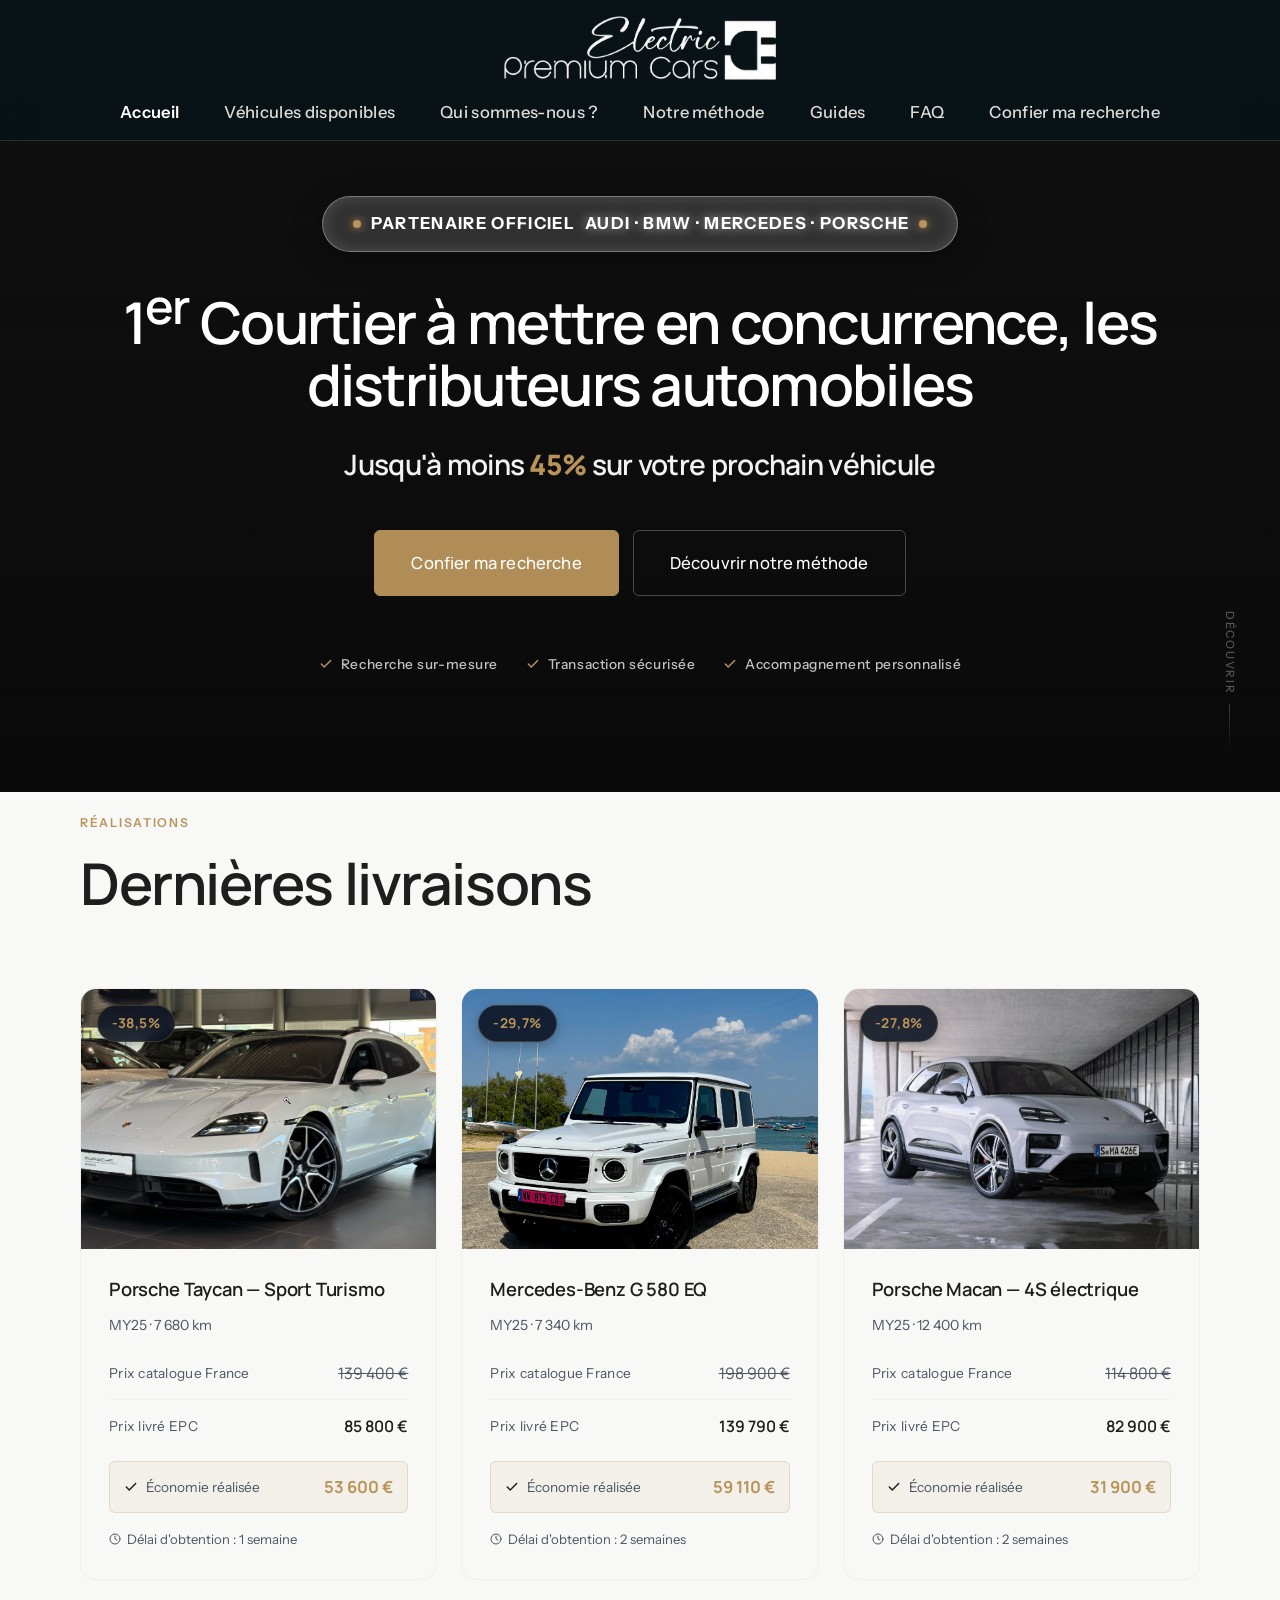
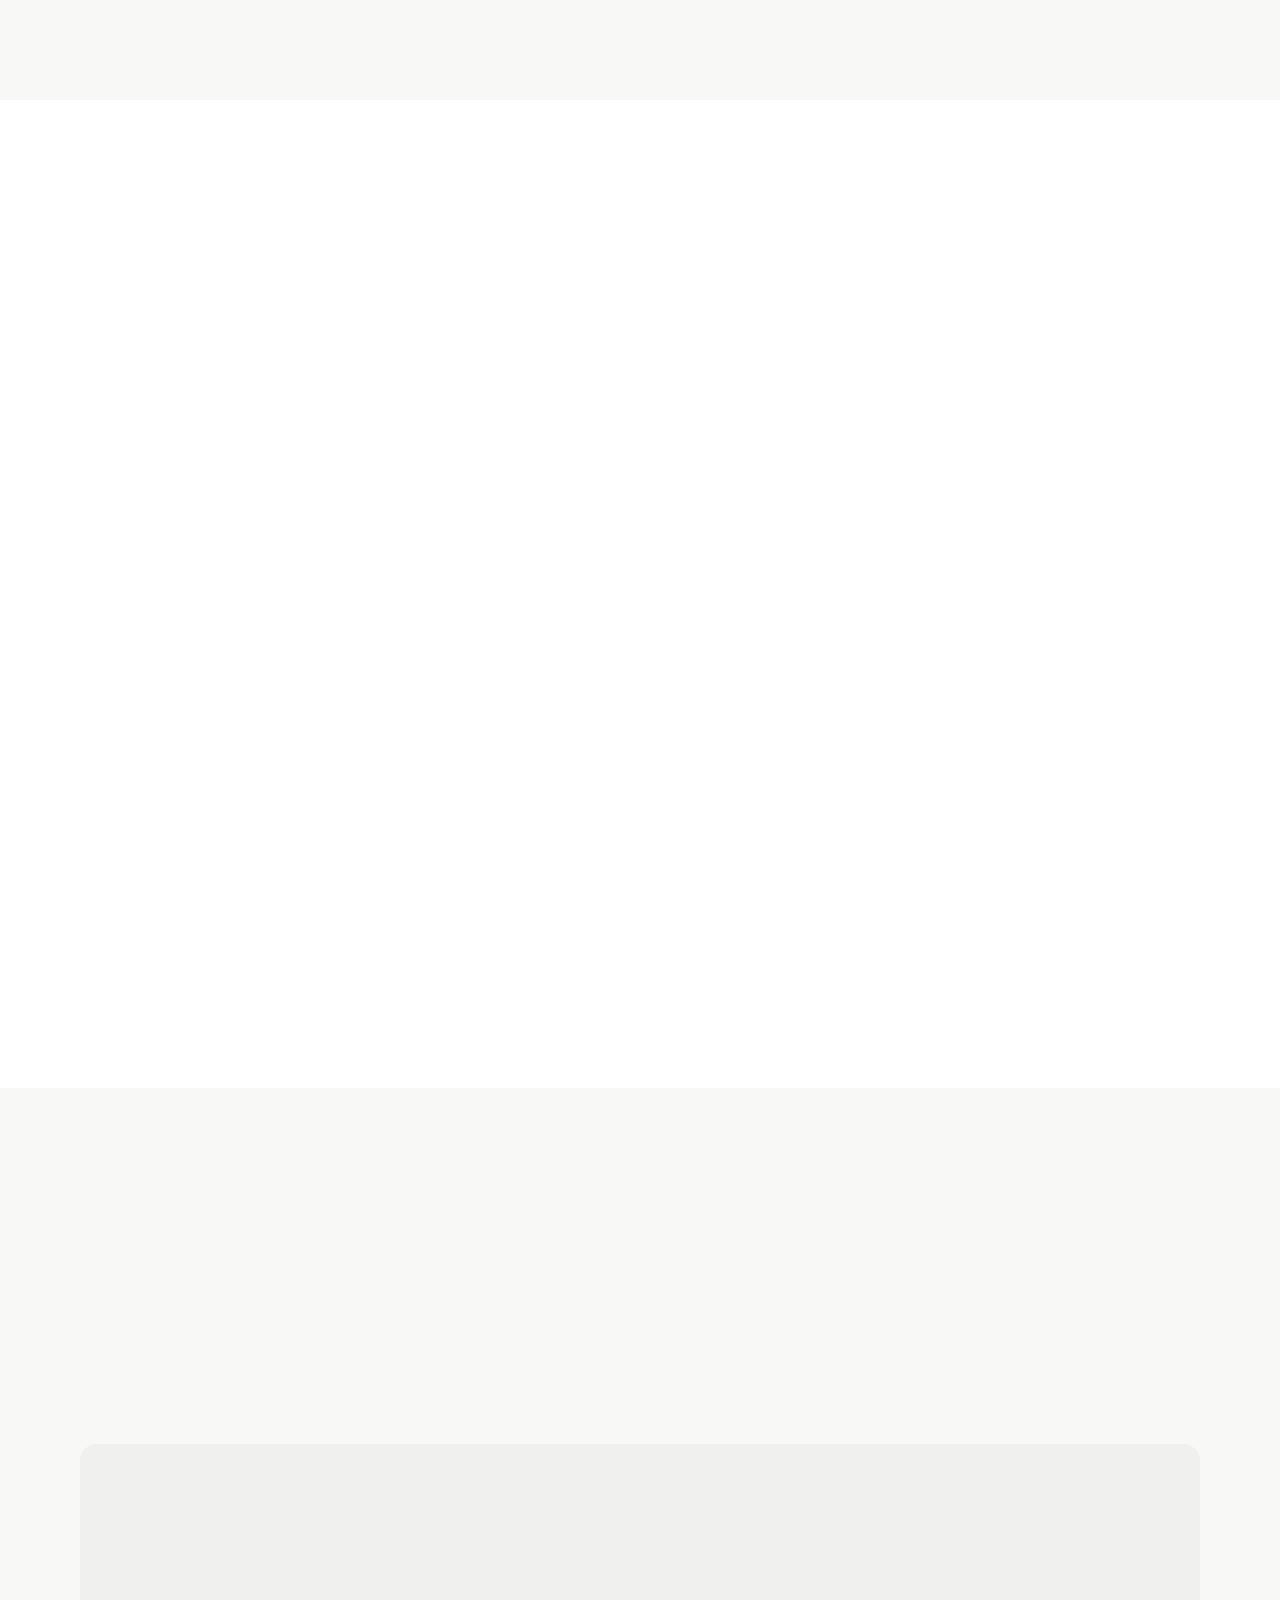
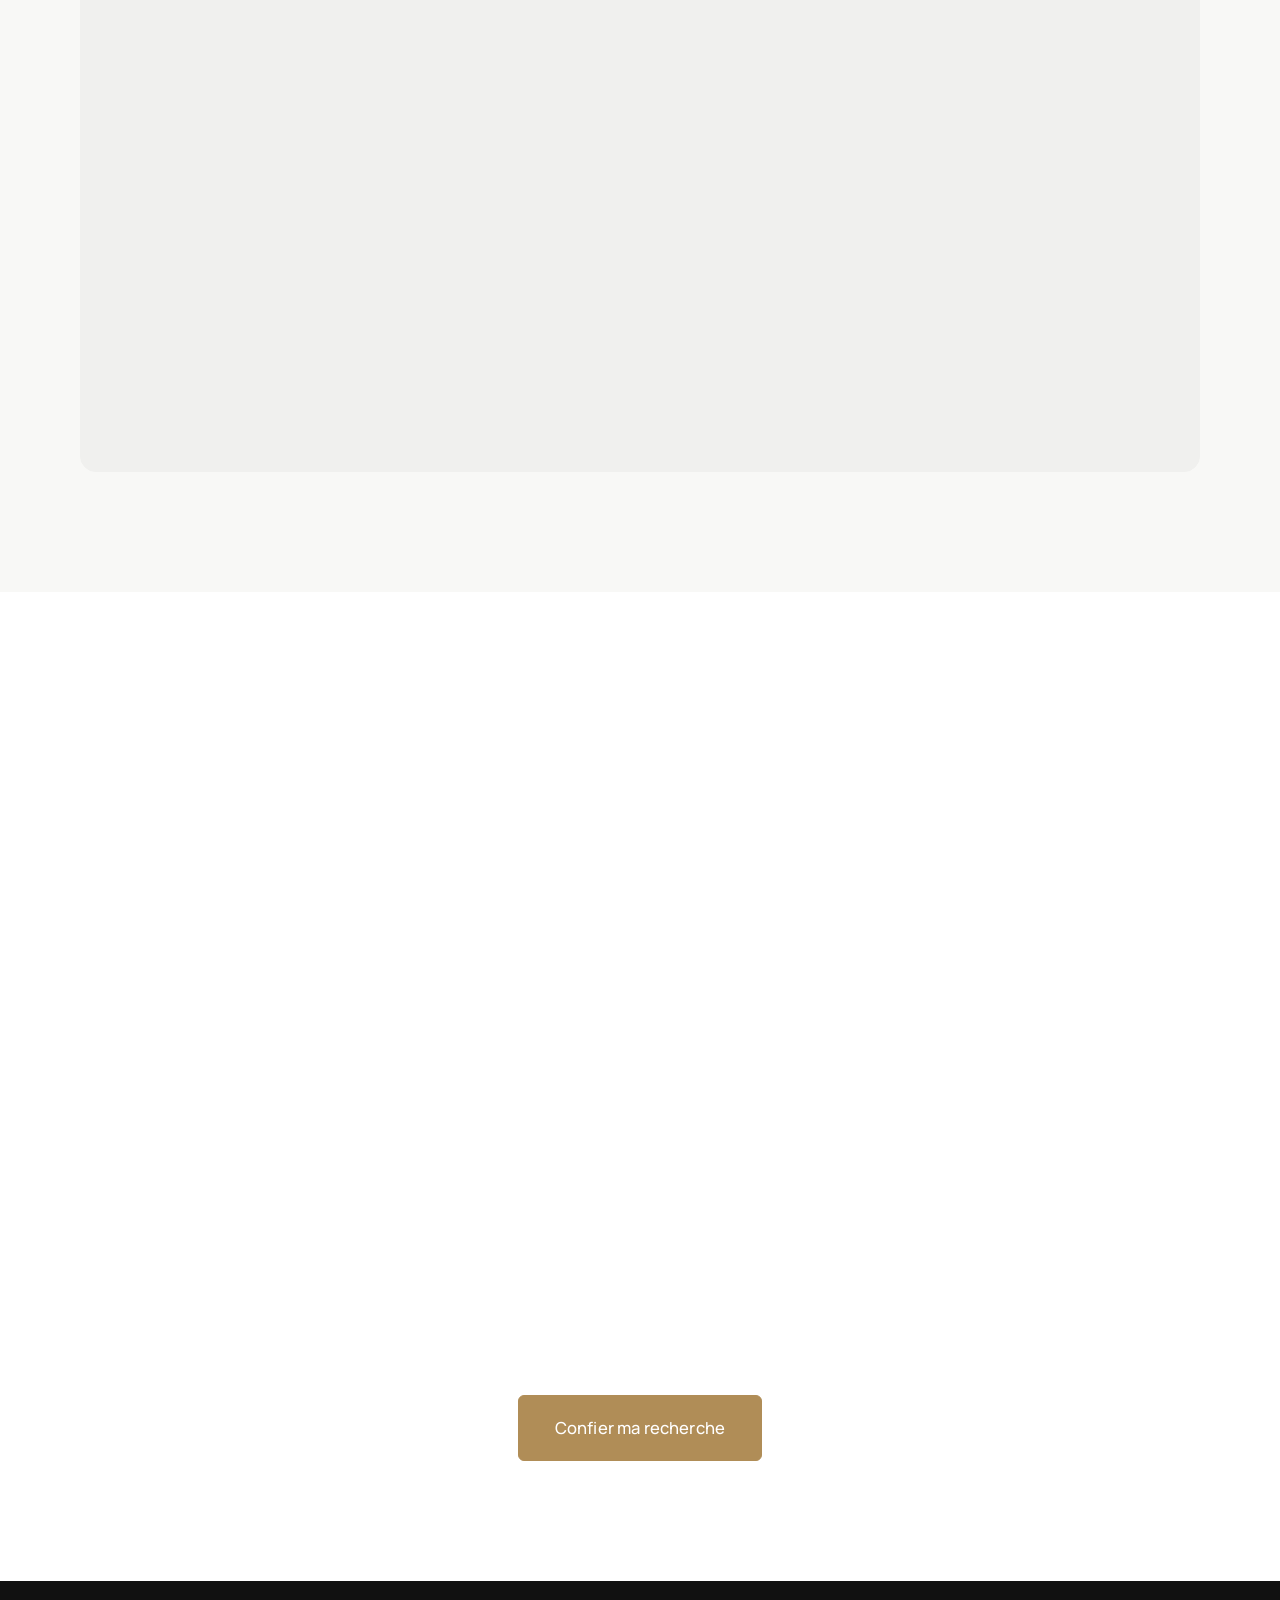
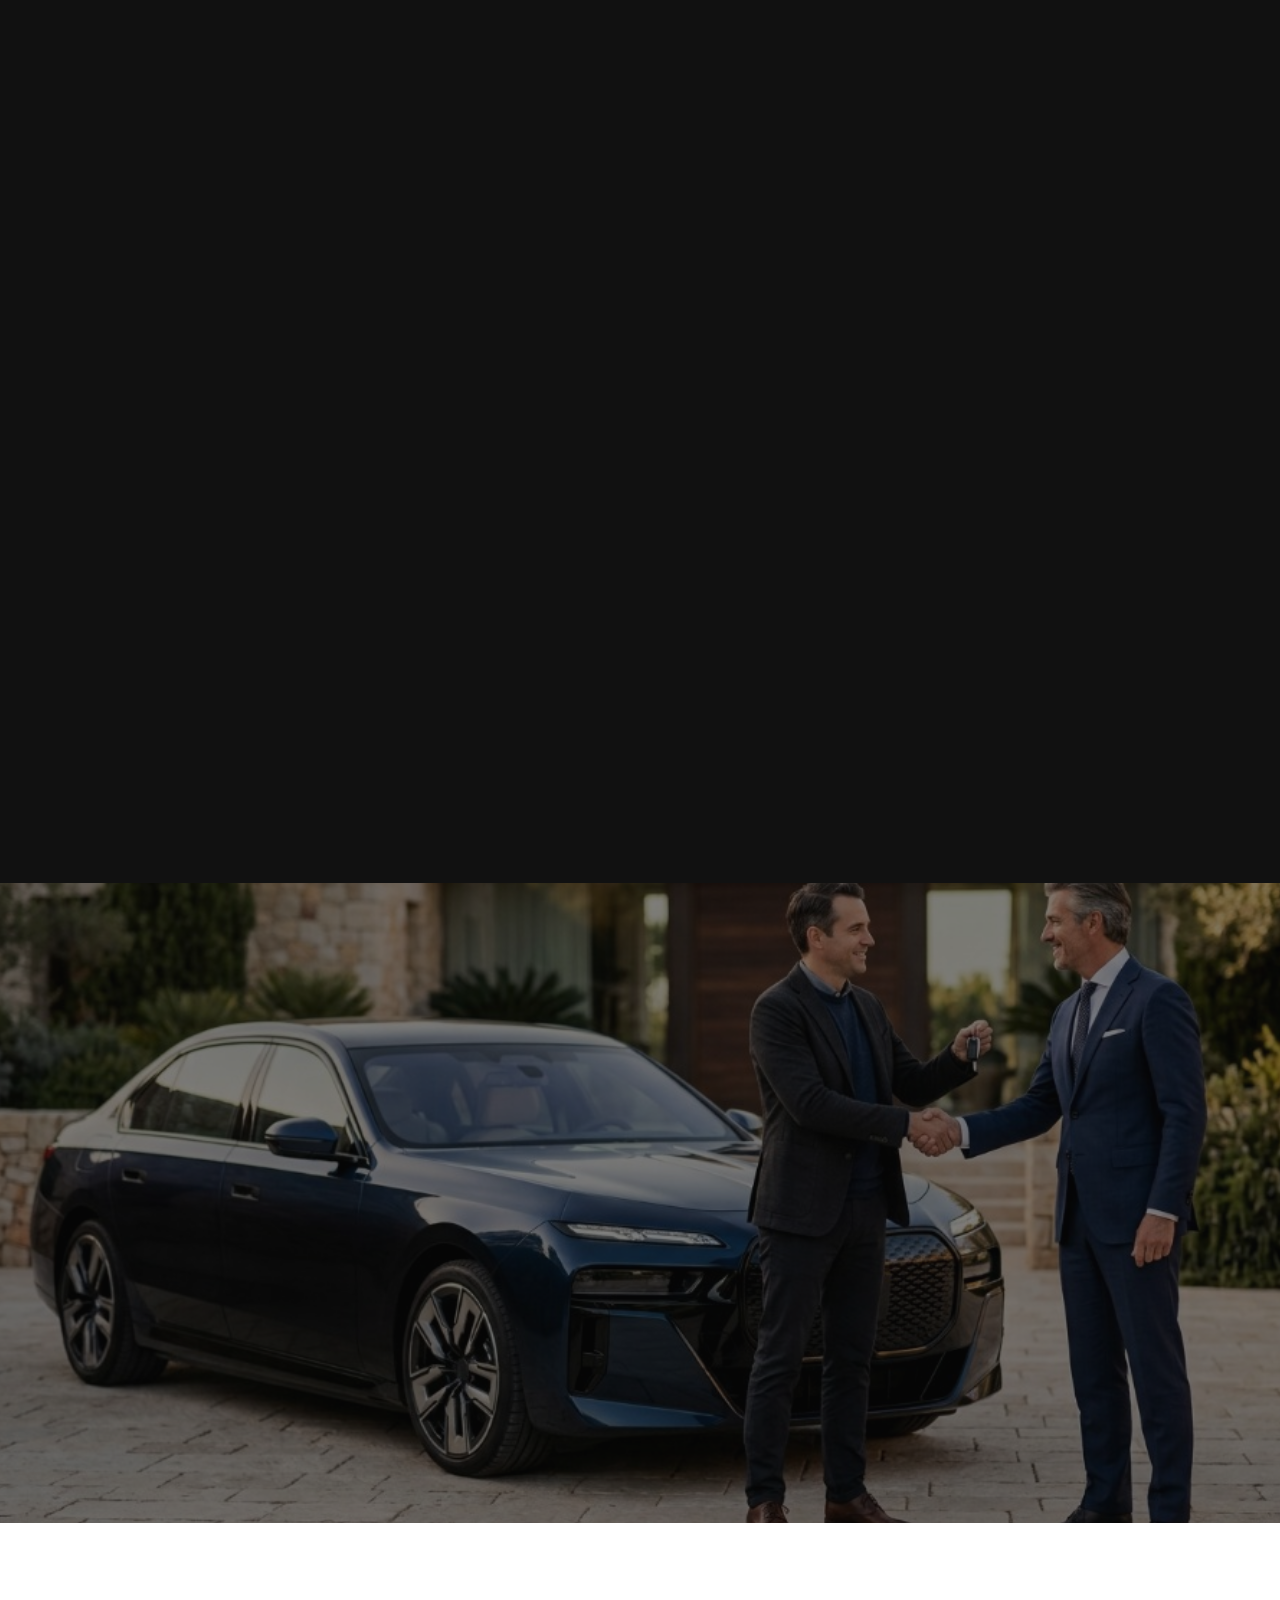
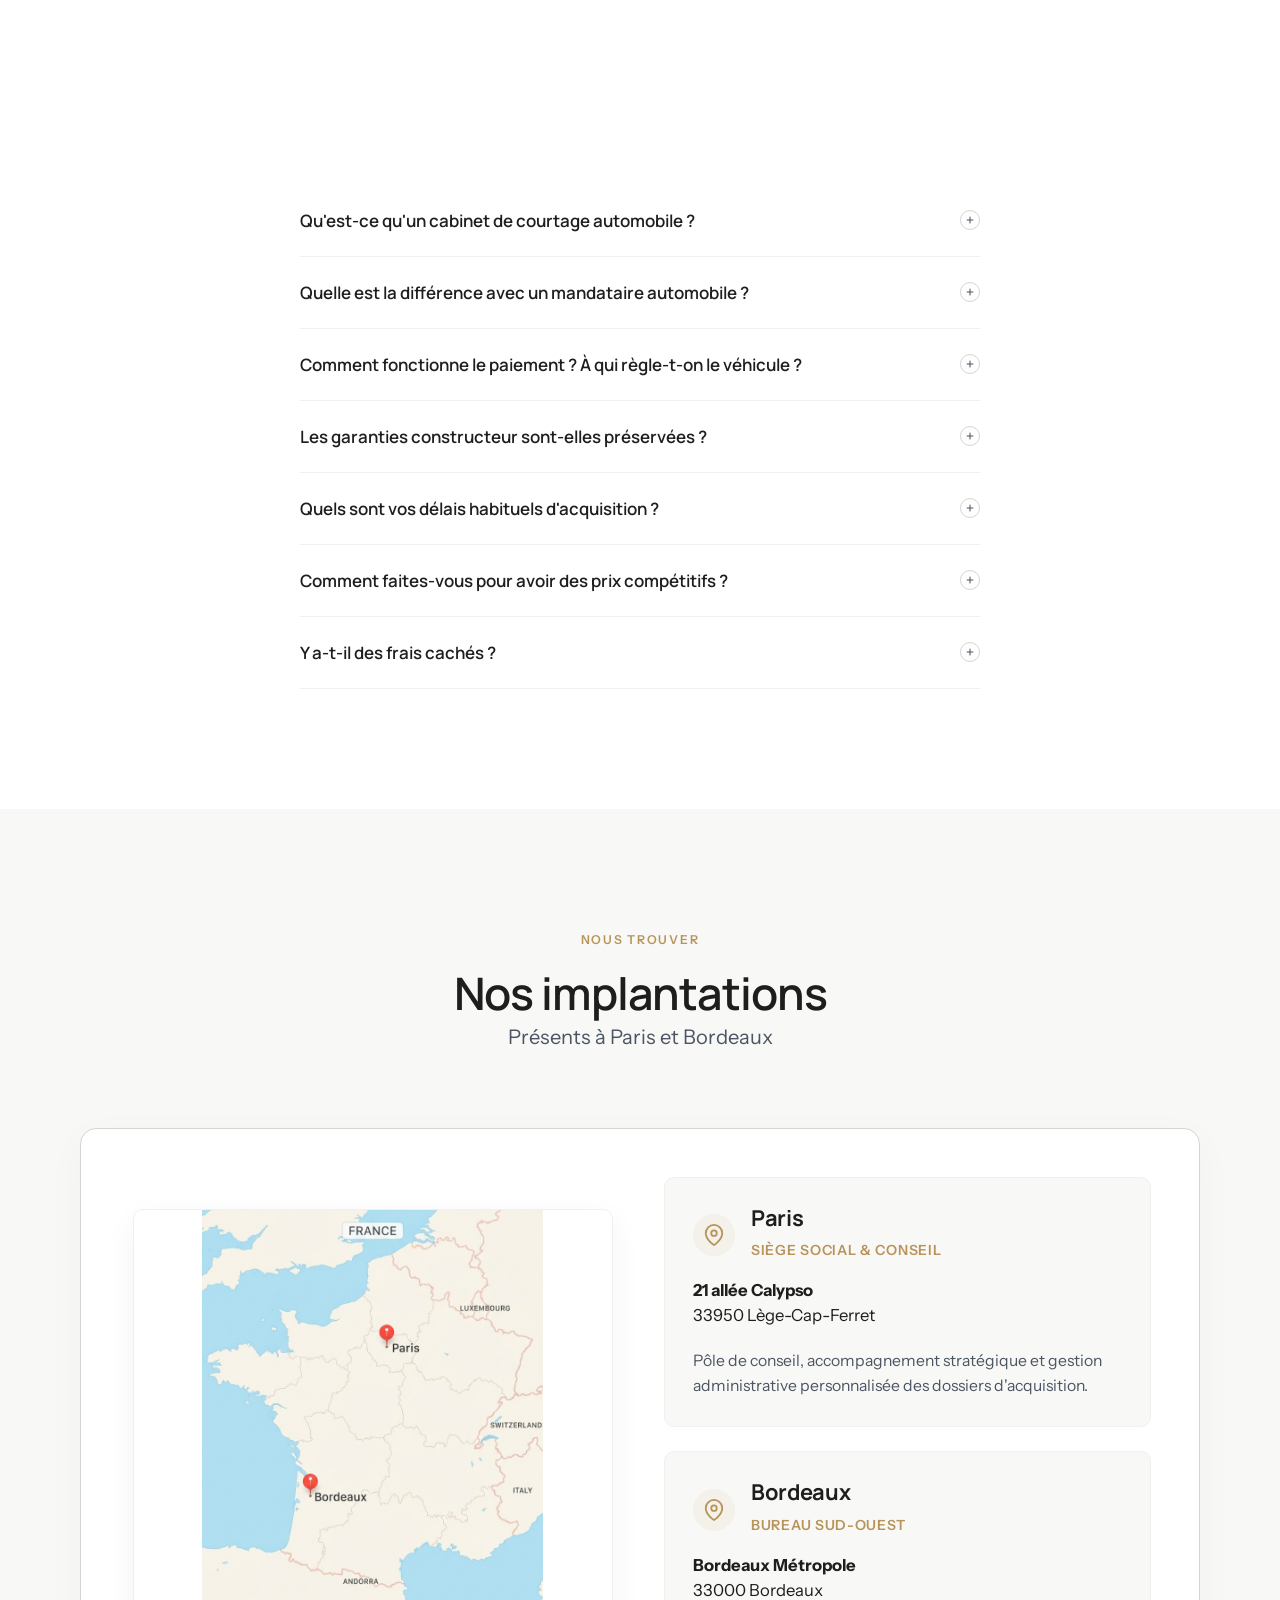
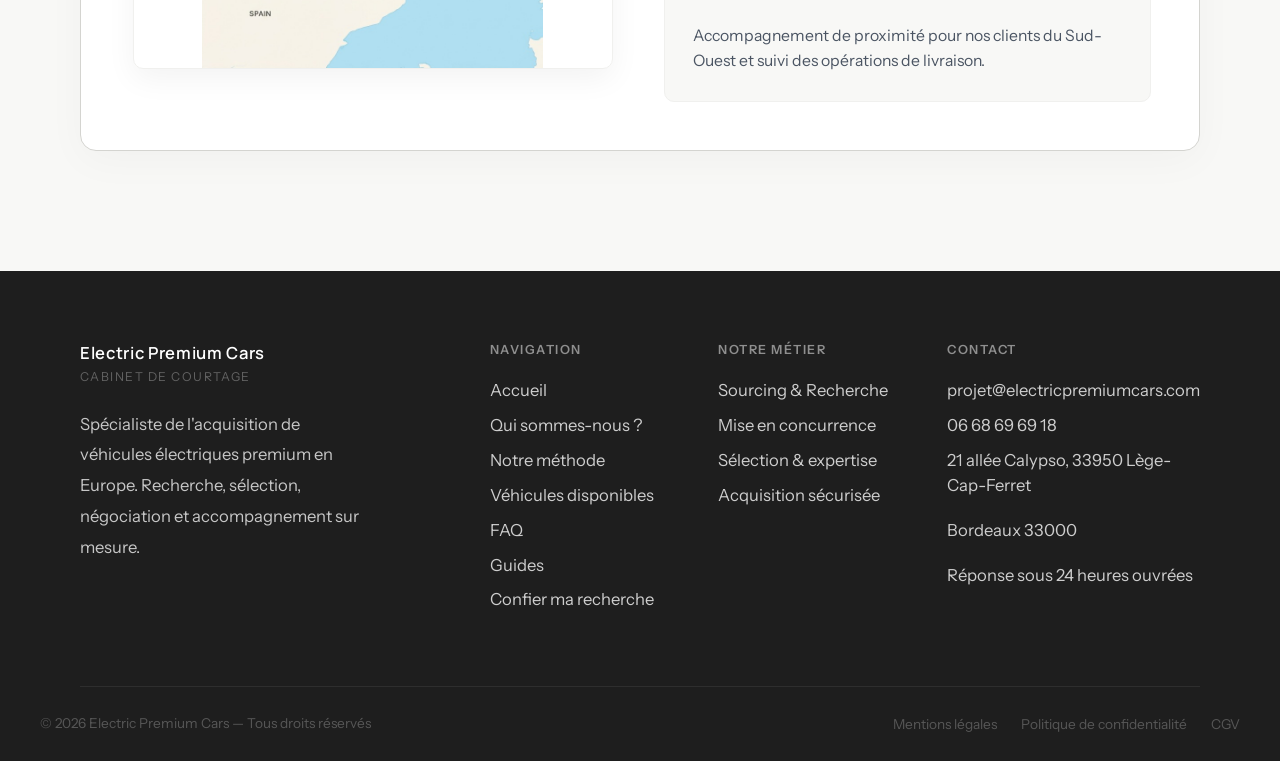
==== commit be768bb3: "refactor: update company address and legal information across all pages" ====
--- a/index.html
+++ b/index.html
@@ -838,8 +838,8 @@
                 </div>
               </div>
               <p class="implantation-card__address">
-                <strong>58 rue Monceau</strong><br>
-                75008 Paris
+                <strong>21 allée Calypso</strong><br>
+                33950 Lège-Cap-Ferret
               </p>
               <p class="implantation-card__desc">
                 Pôle de conseil, accompagnement stratégique et gestion administrative personnalisée des dossiers d'acquisition.
@@ -915,7 +915,7 @@
           <h4>Contact</h4>
           <a href="mailto:projet@electricpremiumcars.com">projet@electricpremiumcars.com</a>
           <a href="tel:+33668696918">06 68 69 69 18</a>
-          <p>58 rue Monceau, Paris 75008</p>
+          <p>21 allée Calypso, 33950 Lège-Cap-Ferret</p>
           <p>Bordeaux 33000</p>
           <p>Réponse sous 24 heures ouvrées</p>
         </div>
--- a/style.css
+++ b/style.css
@@ -221,9 +221,9 @@
 }
 
 .btn--primary {
-  background: transparent;
+  background: #B08D57;
   color: #ffffff;
-  border-color: rgba(255, 255, 255, 0.4);
+  border-color: #B08D57;
 }
 
 .btn--primary:hover {
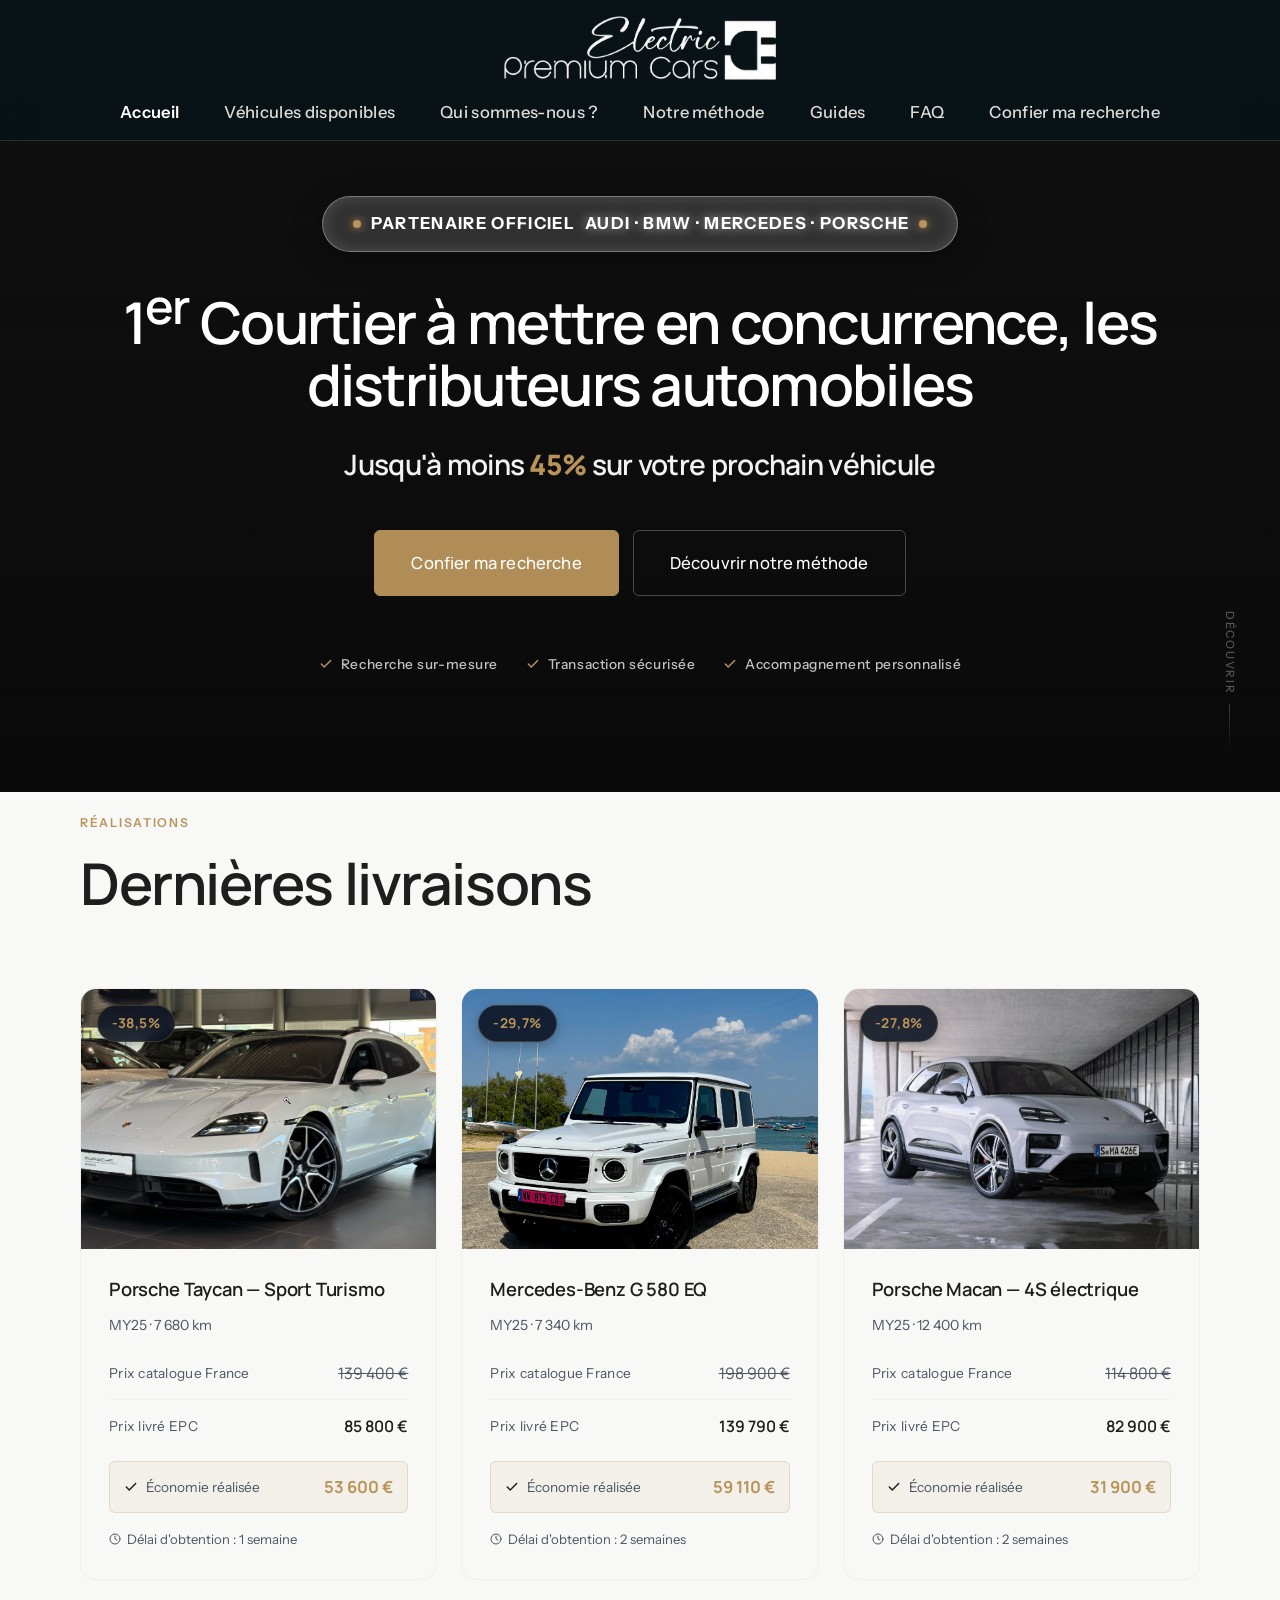
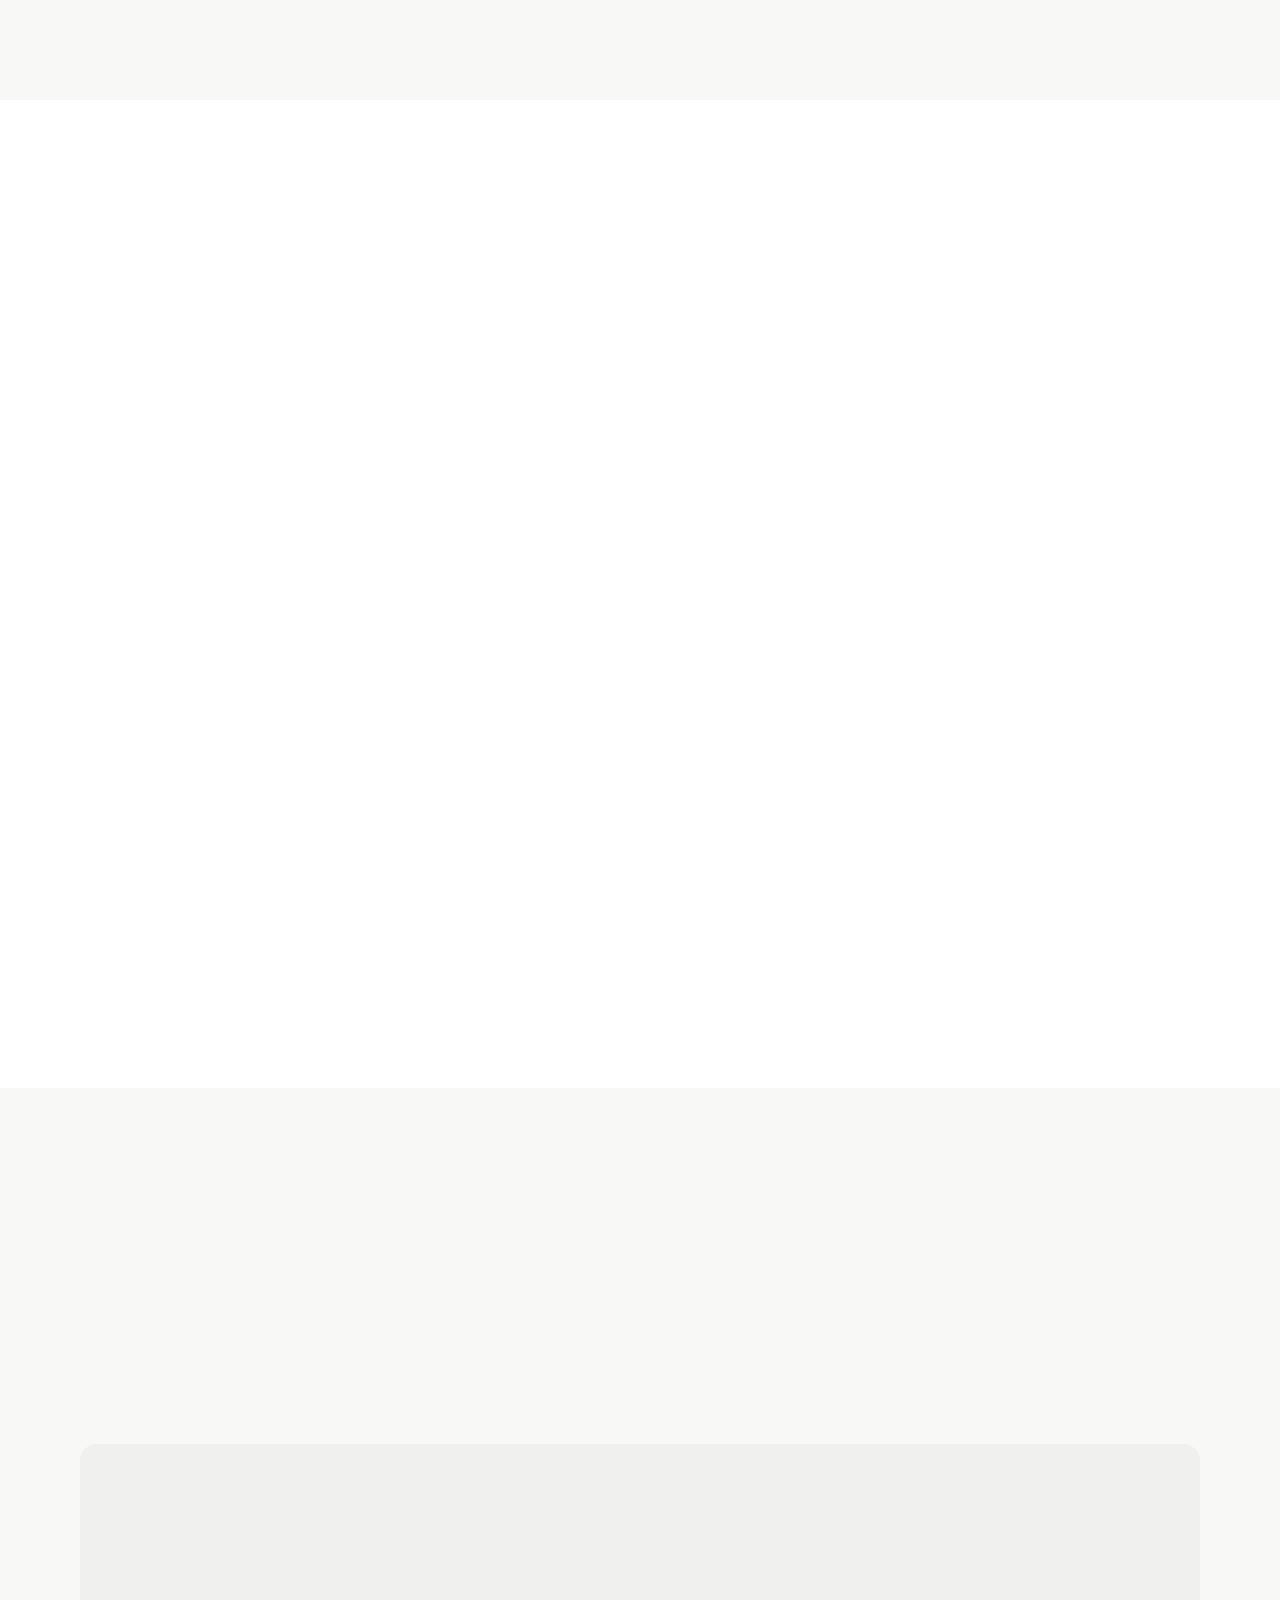
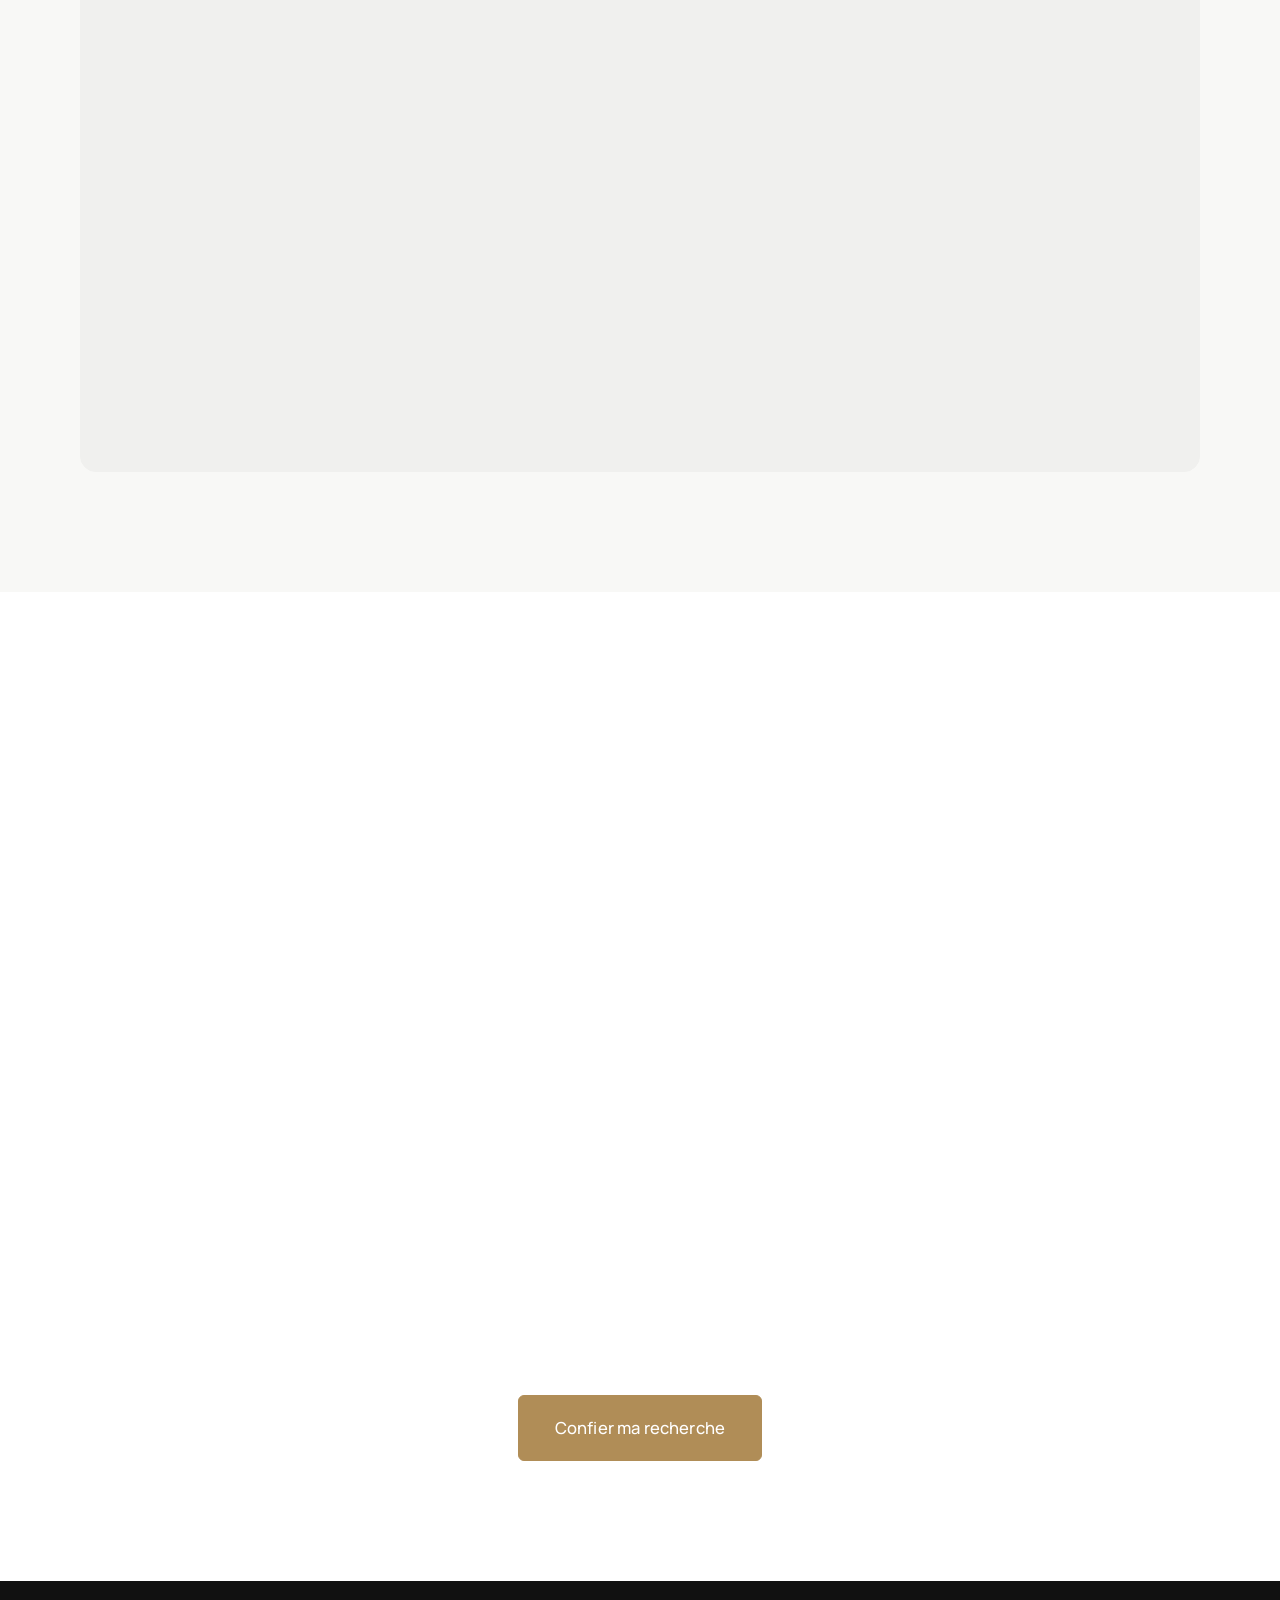
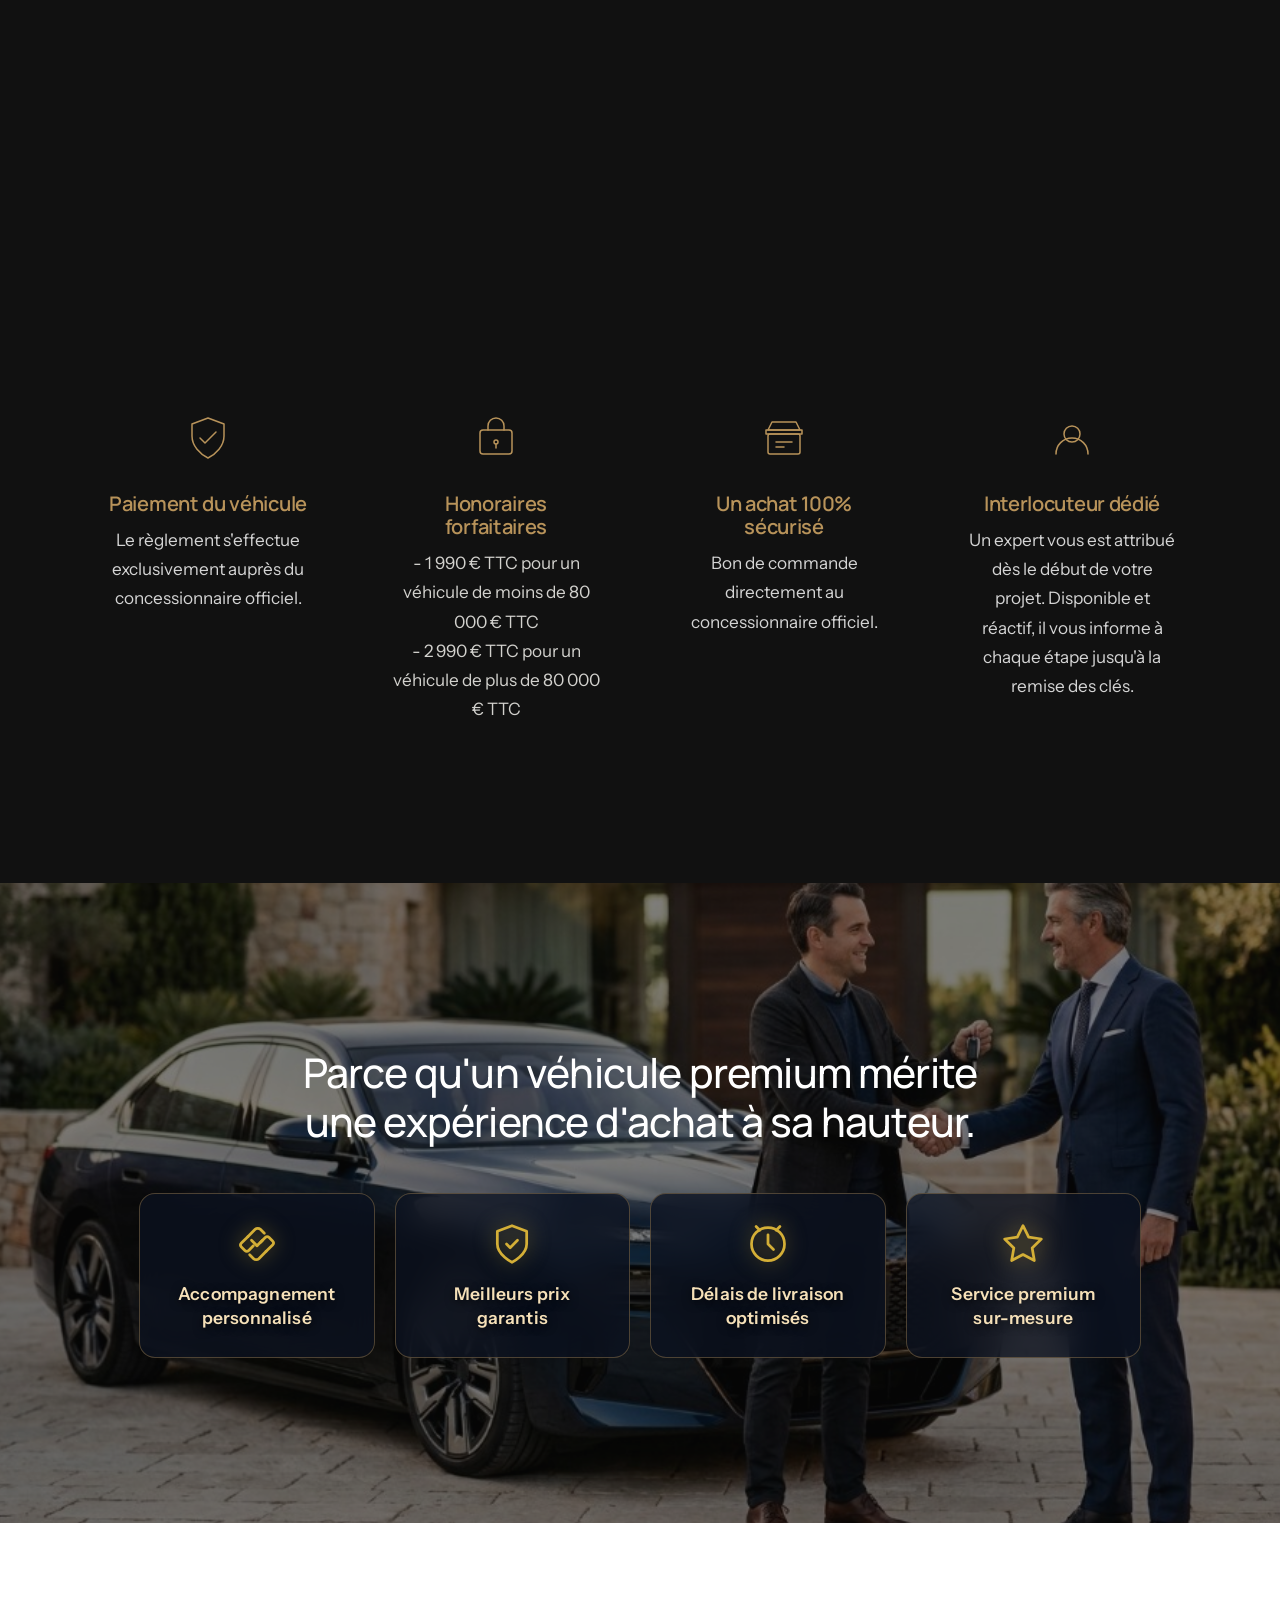
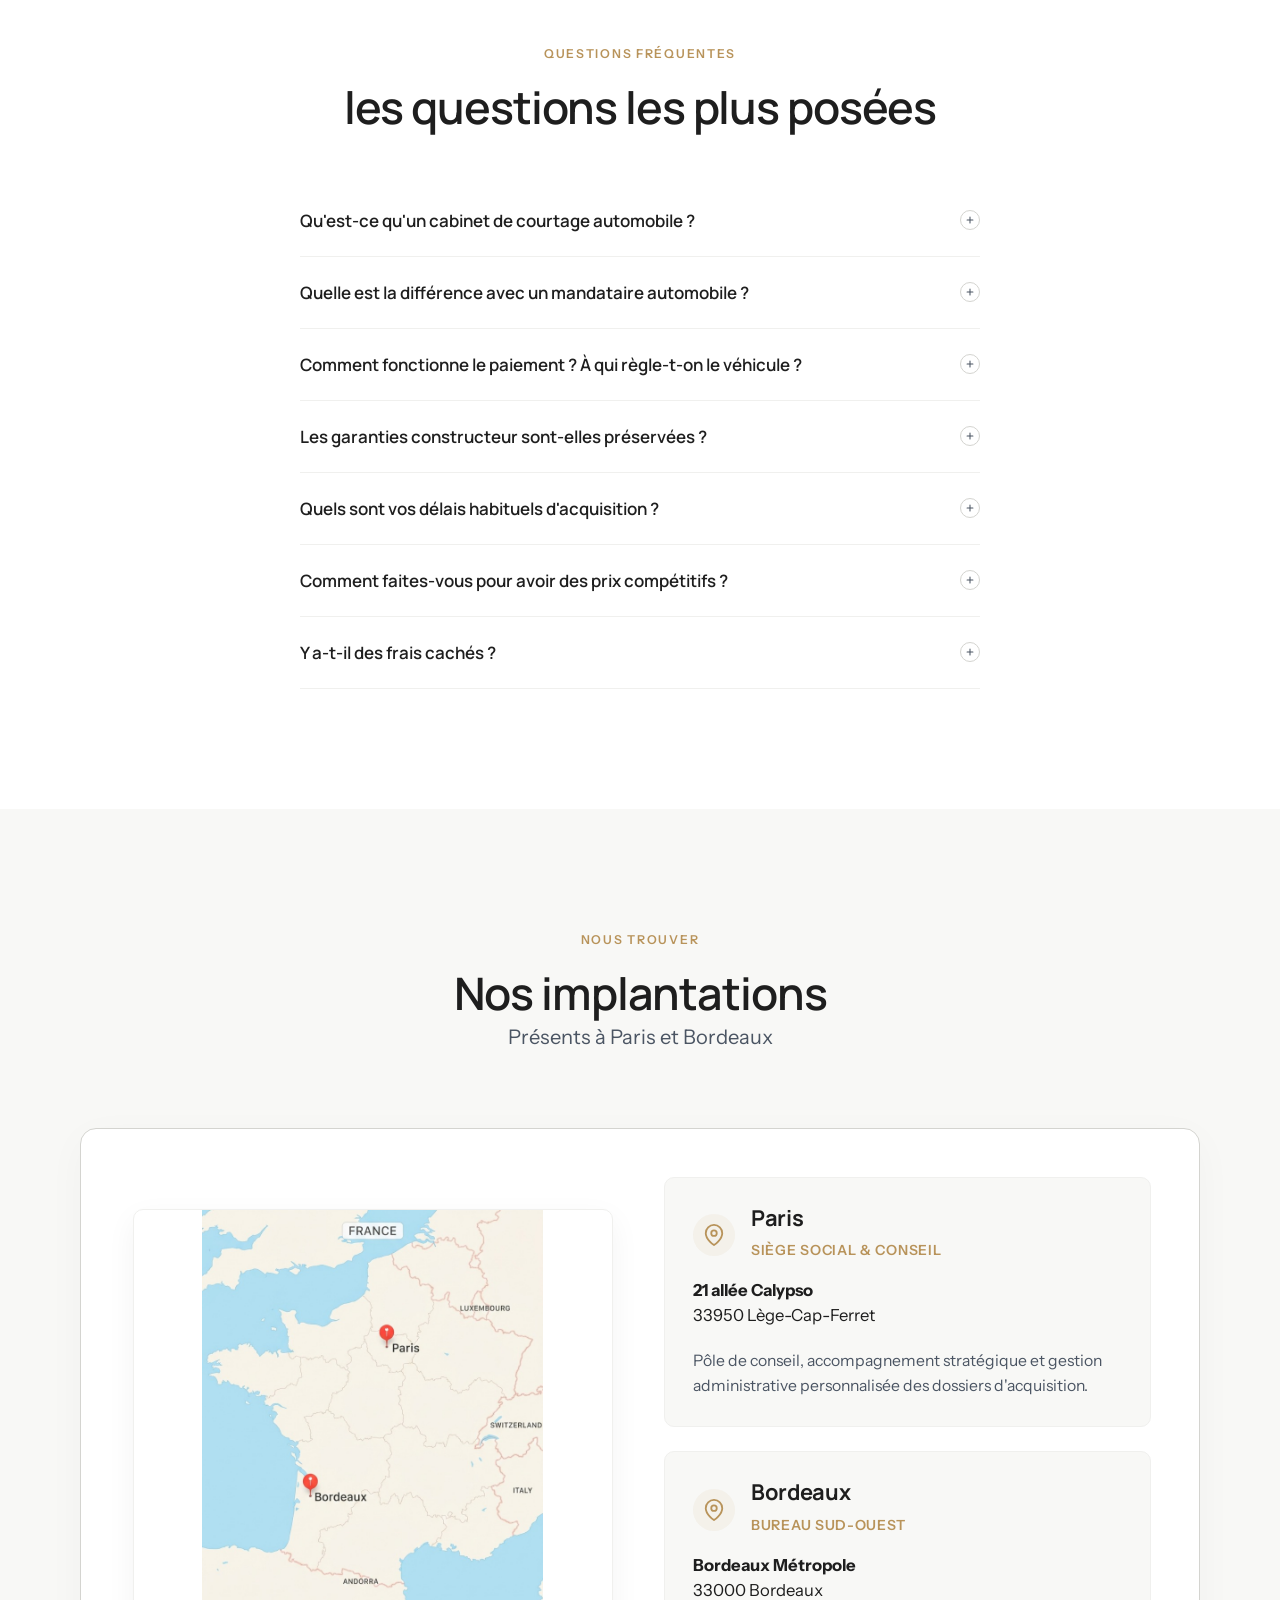
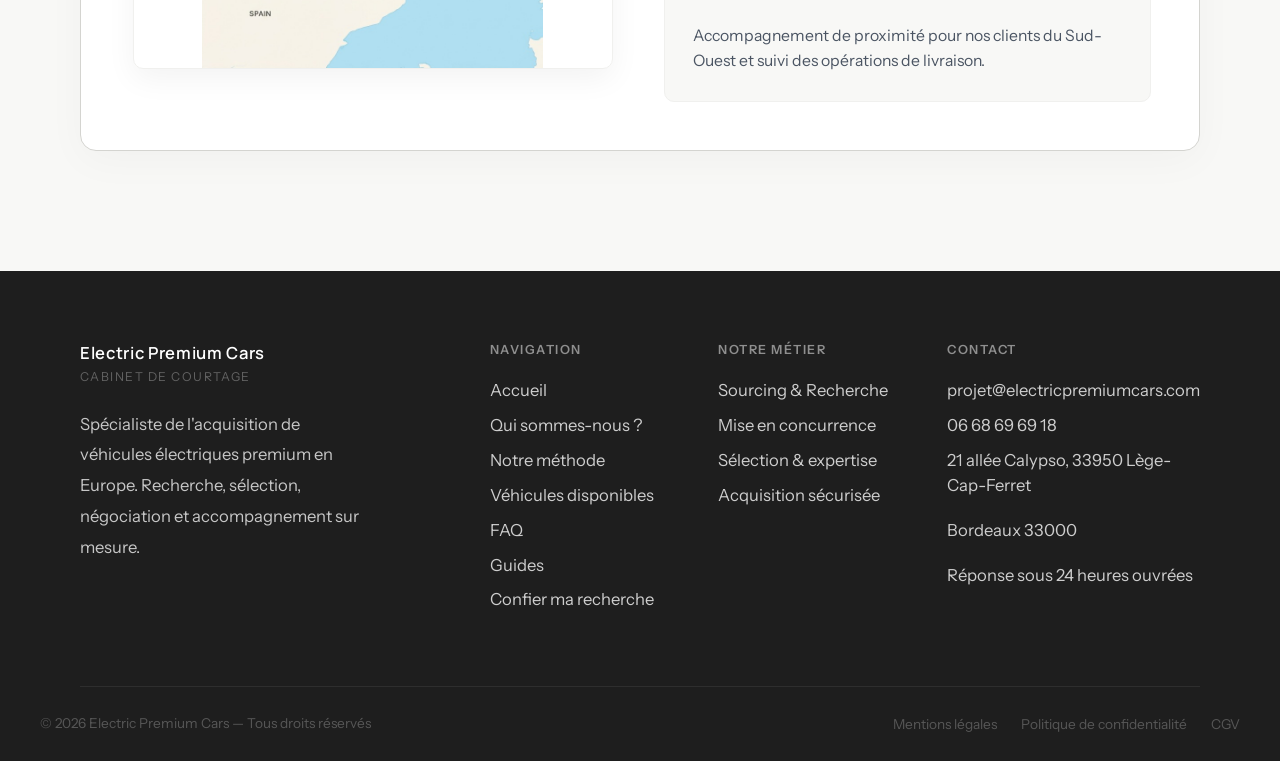
==== commit 6e0afcc4: "style: rendre le site responsive sur téléphone et tablette Co-Authored-By: Claude Opus 5.5 <noreply@" ====
--- a/index.html
+++ b/index.html
@@ -11,6 +11,15 @@
     gtag('config', 'G-TN90XMGKD0');
   </script>
   <meta charset="UTF-8" />
+  <!-- Favicon -->
+  <link rel="icon" type="image/x-icon" href="favicon.ico" />
+  <link rel="icon" type="image/png" sizes="32x32" href="favicon-32.png" />
+  <link rel="icon" type="image/png" sizes="16x16" href="favicon-16.png" />
+  <link rel="icon" type="image/png" sizes="192x192" href="favicon-192.png" />
+  <link rel="apple-touch-icon" sizes="180x180" href="apple-touch-icon.png" />
+  <meta property="og:image" content="https://www.electricpremiumcars.fr/favicon-512.png" />
+  <meta property="og:image:width" content="512" />
+  <meta property="og:image:height" content="512" />
   <meta name="viewport" content="width=device-width, initial-scale=1.0" />
 
   <!-- ─── SEO ─── -->
@@ -54,7 +63,7 @@
     rel="stylesheet" />
 
   <!-- Styles -->
-  <link rel="stylesheet" href="style.css?v=2" />
+  <link rel="stylesheet" href="style.css?v=3" />
 </head>
 
 <body>
@@ -341,7 +350,7 @@
 
         </div>
 
-        <div class="intro__visuals reveal reveal-delay-2" style="display: flex; flex-direction: row; gap: 16px; width: 100%; height: 380px;">
+        <div class="intro__visuals reveal reveal-delay-2">
           <div class="intro__card" style="flex: 1; min-width: 0; position: relative; height: 100%; border-radius: 16px; overflow: hidden; background: #f0f0ee;">
             <img src="raphael.jpg" alt="Raphaël — Co-fondateur de Electric Premium Cars" loading="lazy" style="width: 100%; height: 100%; object-fit: cover; object-position: center 20%; display: block;" />
             <div class="intro__card-caption">
--- a/style.css
+++ b/style.css
@@ -1919,4 +1919,250 @@
   .acq__card {
     border-radius: var(--radius);
   }
-}+}
+/* ═══════════════════════════════════════════════════════
+   RESPONSIVE — Navigation, Hero, Intro, Tableaux
+   Ajustements téléphone & tablette
+   ═══════════════════════════════════════════════════════ */
+
+.nav__links a {
+  white-space: nowrap;
+}
+
+/* Fond de nav toujours sombre → burger toujours blanc */
+.nav--scrolled .nav__burger span {
+  background: var(--white);
+}
+
+/* ─── TABLETTES & TÉLÉPHONES : menu burger (max-width: 1024px) ─── */
+@media (max-width: 1024px) {
+  :root {
+    --nav-h: 72px;
+  }
+
+  .nav,
+  .nav.nav--scrolled {
+    padding: 10px 0;
+  }
+
+  .nav__inner {
+    flex-direction: row;
+    justify-content: space-between;
+    padding: 0 28px;
+  }
+
+  .nav__logo {
+    margin: 0;
+  }
+
+  .nav__logo-img,
+  .nav.nav--scrolled .nav__logo-img {
+    height: 52px;
+  }
+
+  .nav__links,
+  .nav__cta {
+    display: none;
+  }
+
+  .nav__burger {
+    display: flex;
+    margin-left: 0;
+    padding: 10px;
+    margin-right: -10px;
+  }
+
+  .nav__mobile {
+    padding: 8px 28px 24px;
+    max-height: calc(100svh - var(--nav-h));
+    overflow-y: auto;
+    box-shadow: 0 16px 32px rgba(0, 0, 0, 0.18);
+  }
+
+  .hero__content {
+    padding-left: 28px;
+    padding-right: 28px;
+  }
+}
+
+/* ─── TABLETTES PORTRAIT & TÉLÉPHONES (max-width: 768px) ─── */
+@media (max-width: 768px) {
+  :root {
+    --nav-h: 64px;
+  }
+
+  .nav__inner {
+    padding: 0 20px;
+  }
+
+  .nav__logo-img,
+  .nav.nav--scrolled .nav__logo-img {
+    height: 44px;
+  }
+
+  .nav__mobile {
+    padding: 8px 20px 24px;
+  }
+
+  .hero__content {
+    padding: calc(var(--nav-h) + 32px) 20px 64px;
+  }
+
+  /* Badge « Partenaire officiel » (styles inline dans index.html) */
+  .hero__partners {
+    flex-wrap: wrap;
+    justify-content: center;
+    gap: 4px 8px !important;
+    padding: 10px 18px !important;
+    border-radius: 18px !important;
+    font-size: 0.72rem !important;
+    letter-spacing: 0.06em !important;
+    line-height: 1.5;
+  }
+
+  .hero__sub {
+    font-size: 1.15rem;
+    margin-bottom: 32px;
+  }
+
+  .hero__actions {
+    flex-direction: column;
+    align-items: stretch;
+    width: 100%;
+    max-width: 360px;
+    margin-bottom: 40px;
+  }
+
+  .hero__actions .btn {
+    white-space: normal;
+    text-align: center;
+  }
+
+  /* Qui sommes-nous : texte puis photos, en une colonne */
+  .intro {
+    padding: 72px 0;
+  }
+
+  .intro__inner {
+    grid-template-columns: 1fr;
+    gap: 40px;
+  }
+
+  .intro__text h2,
+  .intro__text p {
+    max-width: none;
+  }
+
+  .intro__visuals {
+    height: 320px;
+  }
+
+  /* Liste des bénéfices (styles inline dans index.html) */
+  .benefice__vertical-item {
+    padding: 18px 20px !important;
+    align-items: flex-start !important;
+  }
+
+  .section__head,
+  .section__head--center {
+    margin-bottom: 48px;
+  }
+
+  .emotion__content h2 {
+    font-size: clamp(1.4rem, 6vw, 1.9rem);
+  }
+
+  .emotion {
+    height: auto;
+    min-height: 420px;
+    padding: 64px 0;
+  }
+
+  .emotion__badge {
+    padding: 20px 14px;
+  }
+
+  .methode__card {
+    padding: 32px 24px;
+  }
+
+  /* Tableaux larges : défilement horizontal au lieu de déborder */
+  .article-body table,
+  .legal-content table {
+    display: block;
+    overflow-x: auto;
+    -webkit-overflow-scrolling: touch;
+    white-space: nowrap;
+  }
+
+  .legal-content td,
+  .legal-content th {
+    white-space: normal;
+    min-width: 140px;
+  }
+}
+
+/* ─── PETITS TÉLÉPHONES (max-width: 480px) ─── */
+@media (max-width: 480px) {
+  html {
+    font-size: 16px;
+  }
+
+  .container {
+    padding: 0 16px;
+  }
+
+  .nav__inner,
+  .nav__mobile {
+    padding-left: 16px;
+    padding-right: 16px;
+  }
+
+  .hero__content {
+    padding-left: 16px;
+    padding-right: 16px;
+  }
+
+  .section {
+    padding: 64px 0;
+  }
+
+  .intro__visuals {
+    height: 260px;
+    gap: 10px;
+  }
+
+  .intro__card-caption {
+    padding: 14px;
+  }
+
+  .emotion__badges {
+    gap: 12px;
+  }
+
+  .emotion__badge span {
+    font-size: 0.88rem;
+  }
+
+  .implantations__wrapper {
+    padding: 20px 16px;
+  }
+
+  .implantation-card {
+    padding: 20px;
+  }
+
+  .acq__body {
+    padding: 20px;
+  }
+
+  .form-card {
+    padding: 24px 16px;
+  }
+}
+
+.nav__mobile a.btn {
+  color: var(--white);
+  border-bottom: none;
+  padding: 14px 20px;
+}
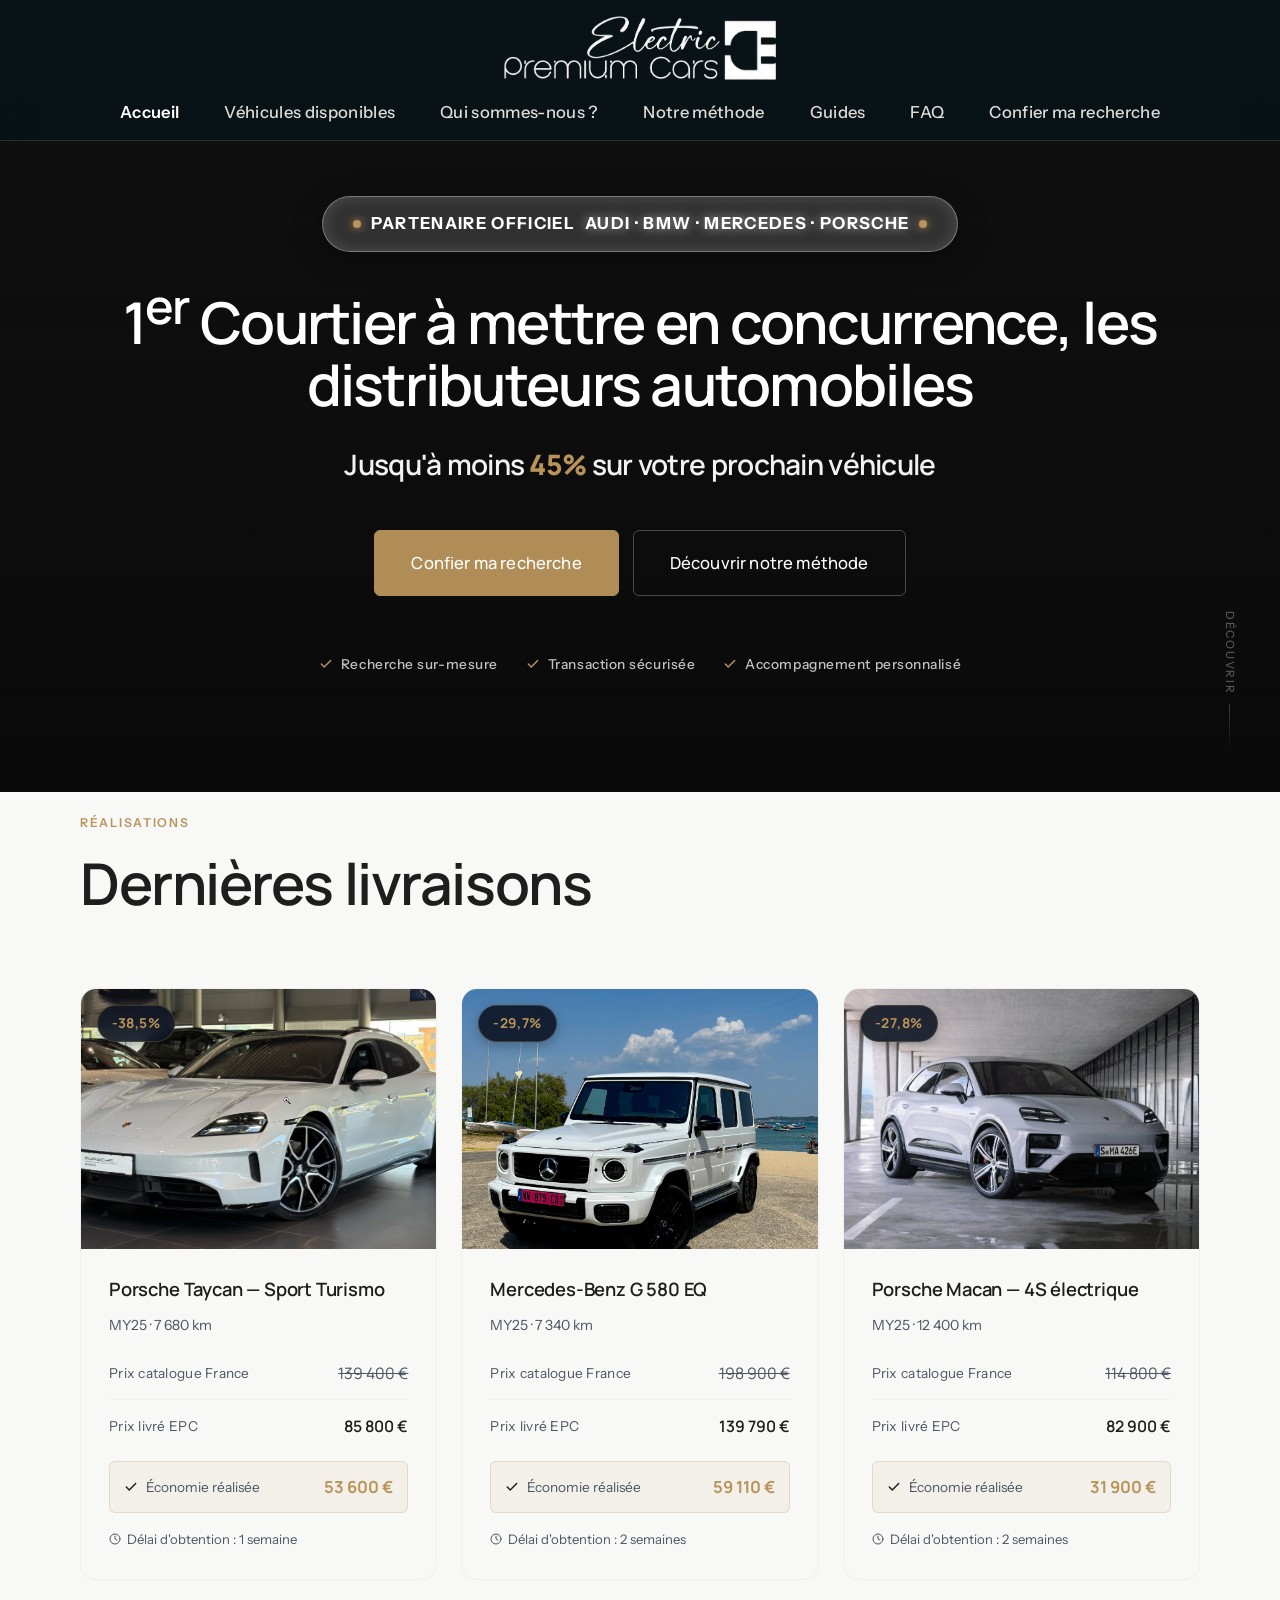
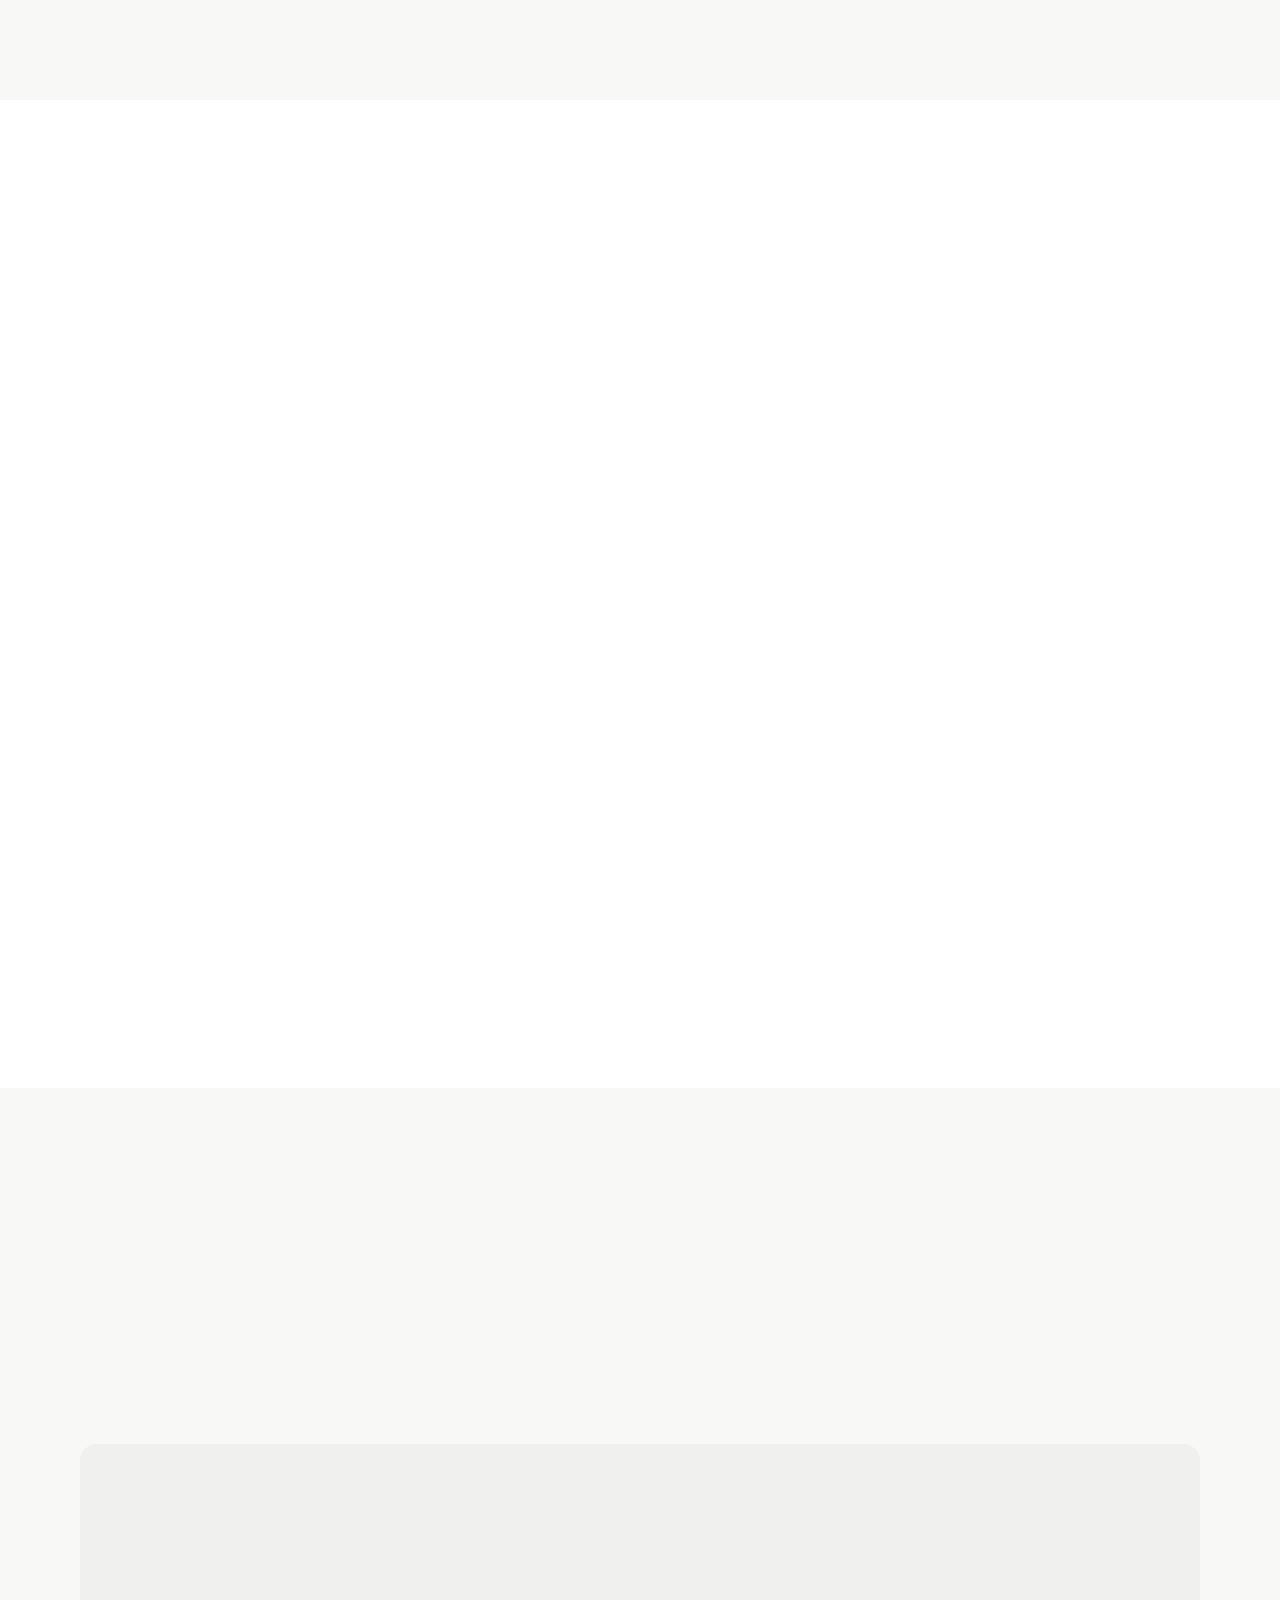
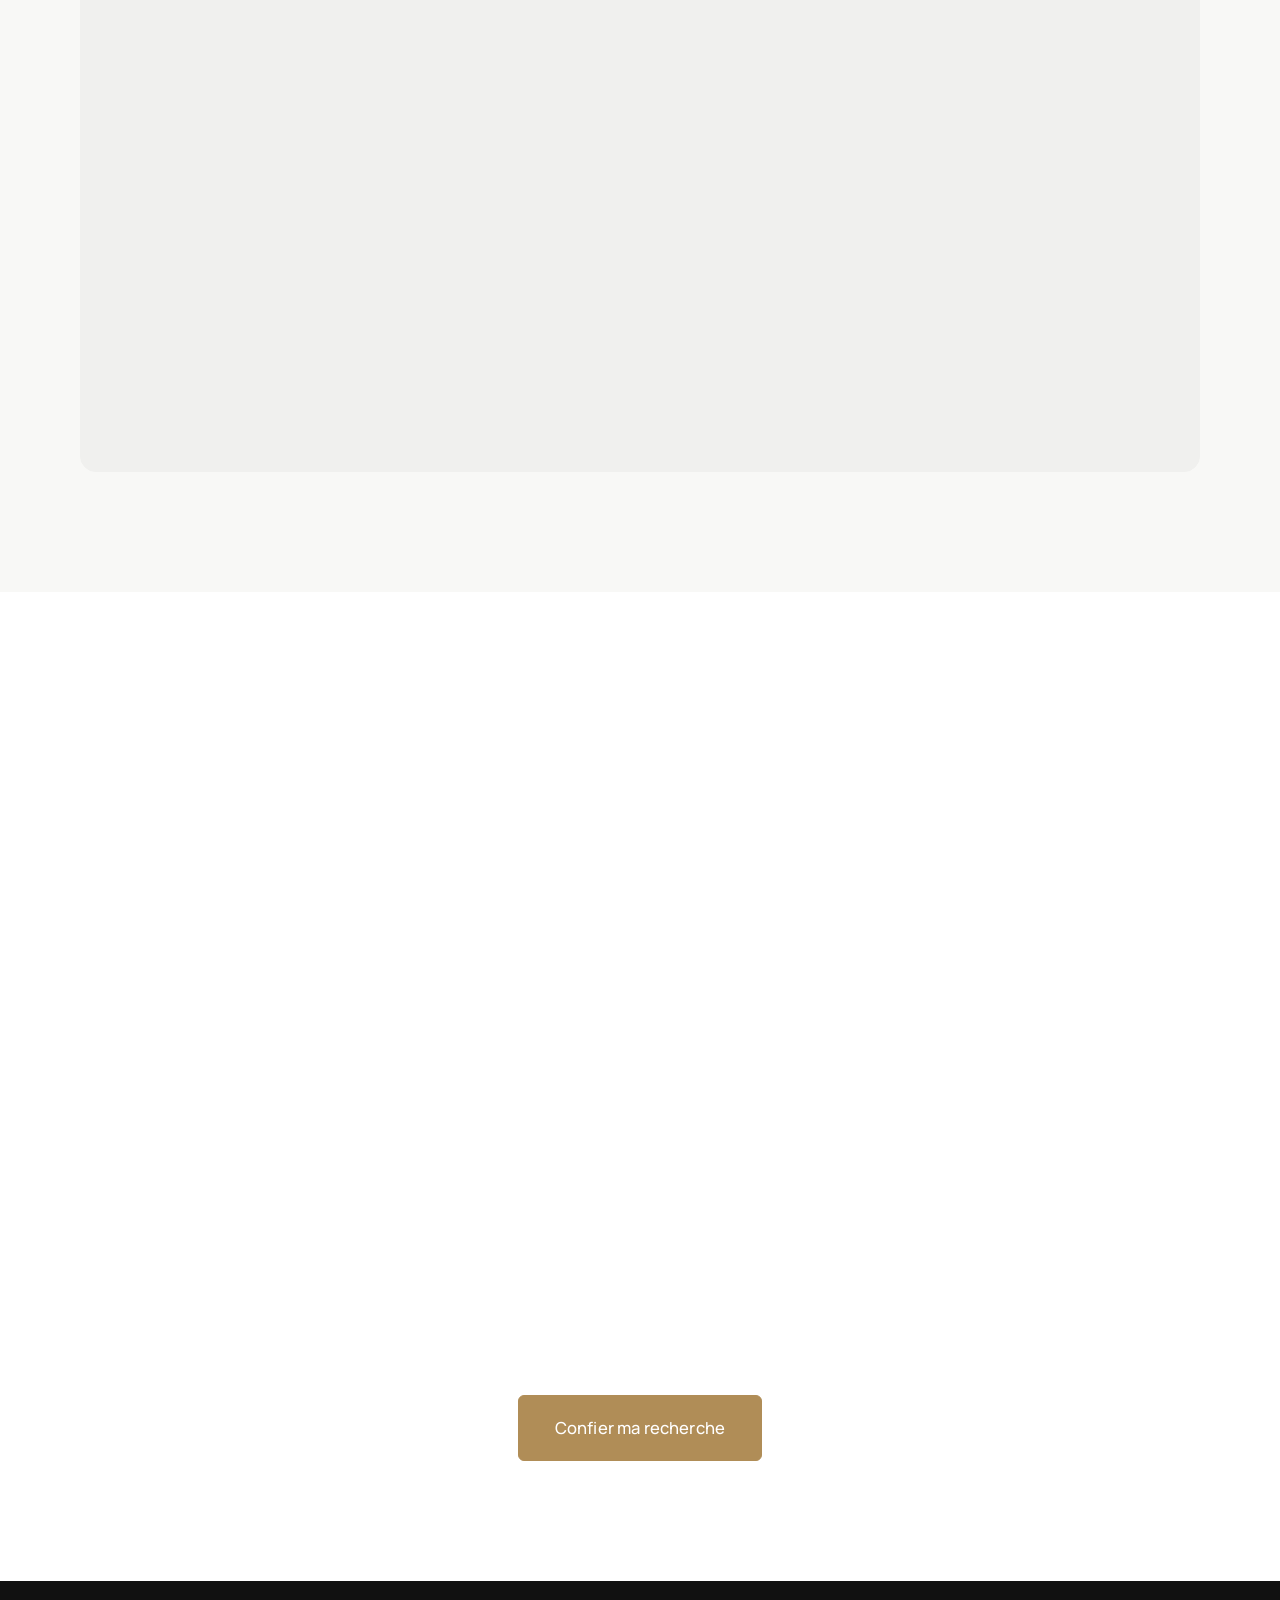
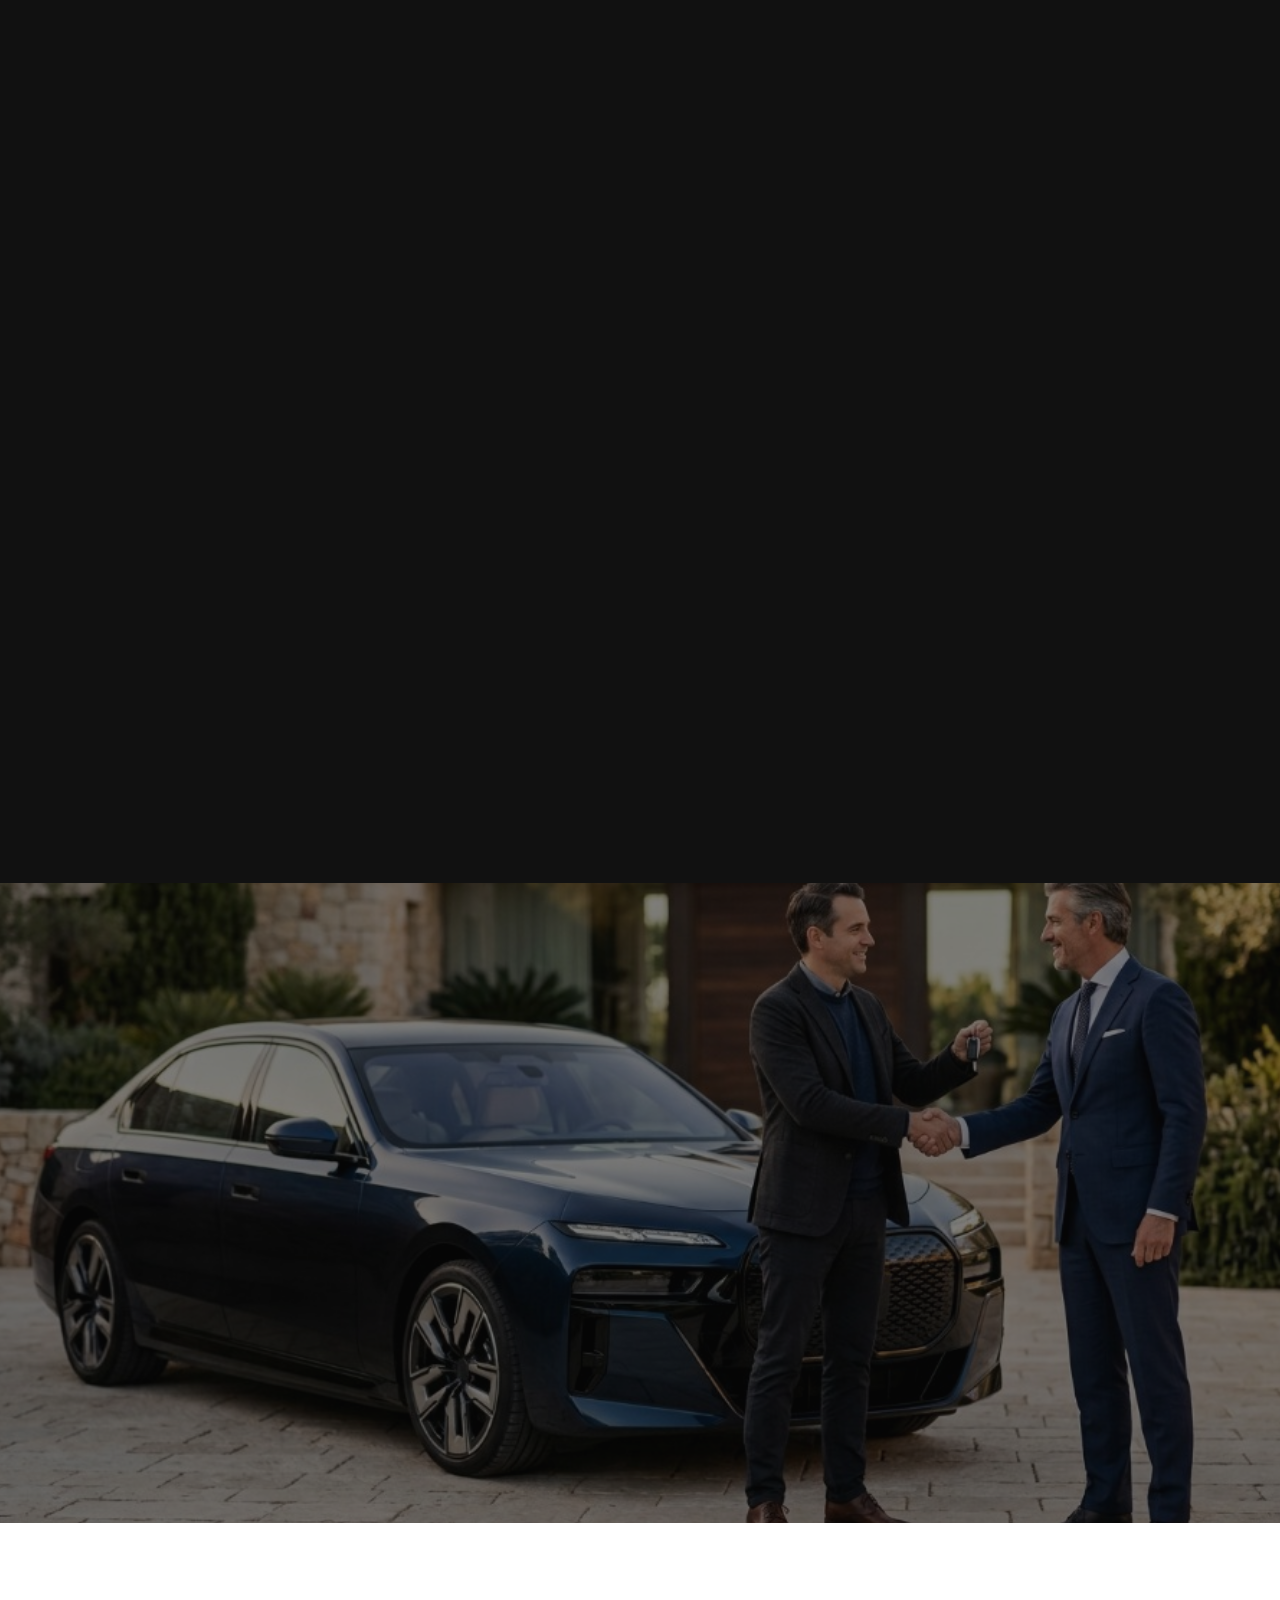
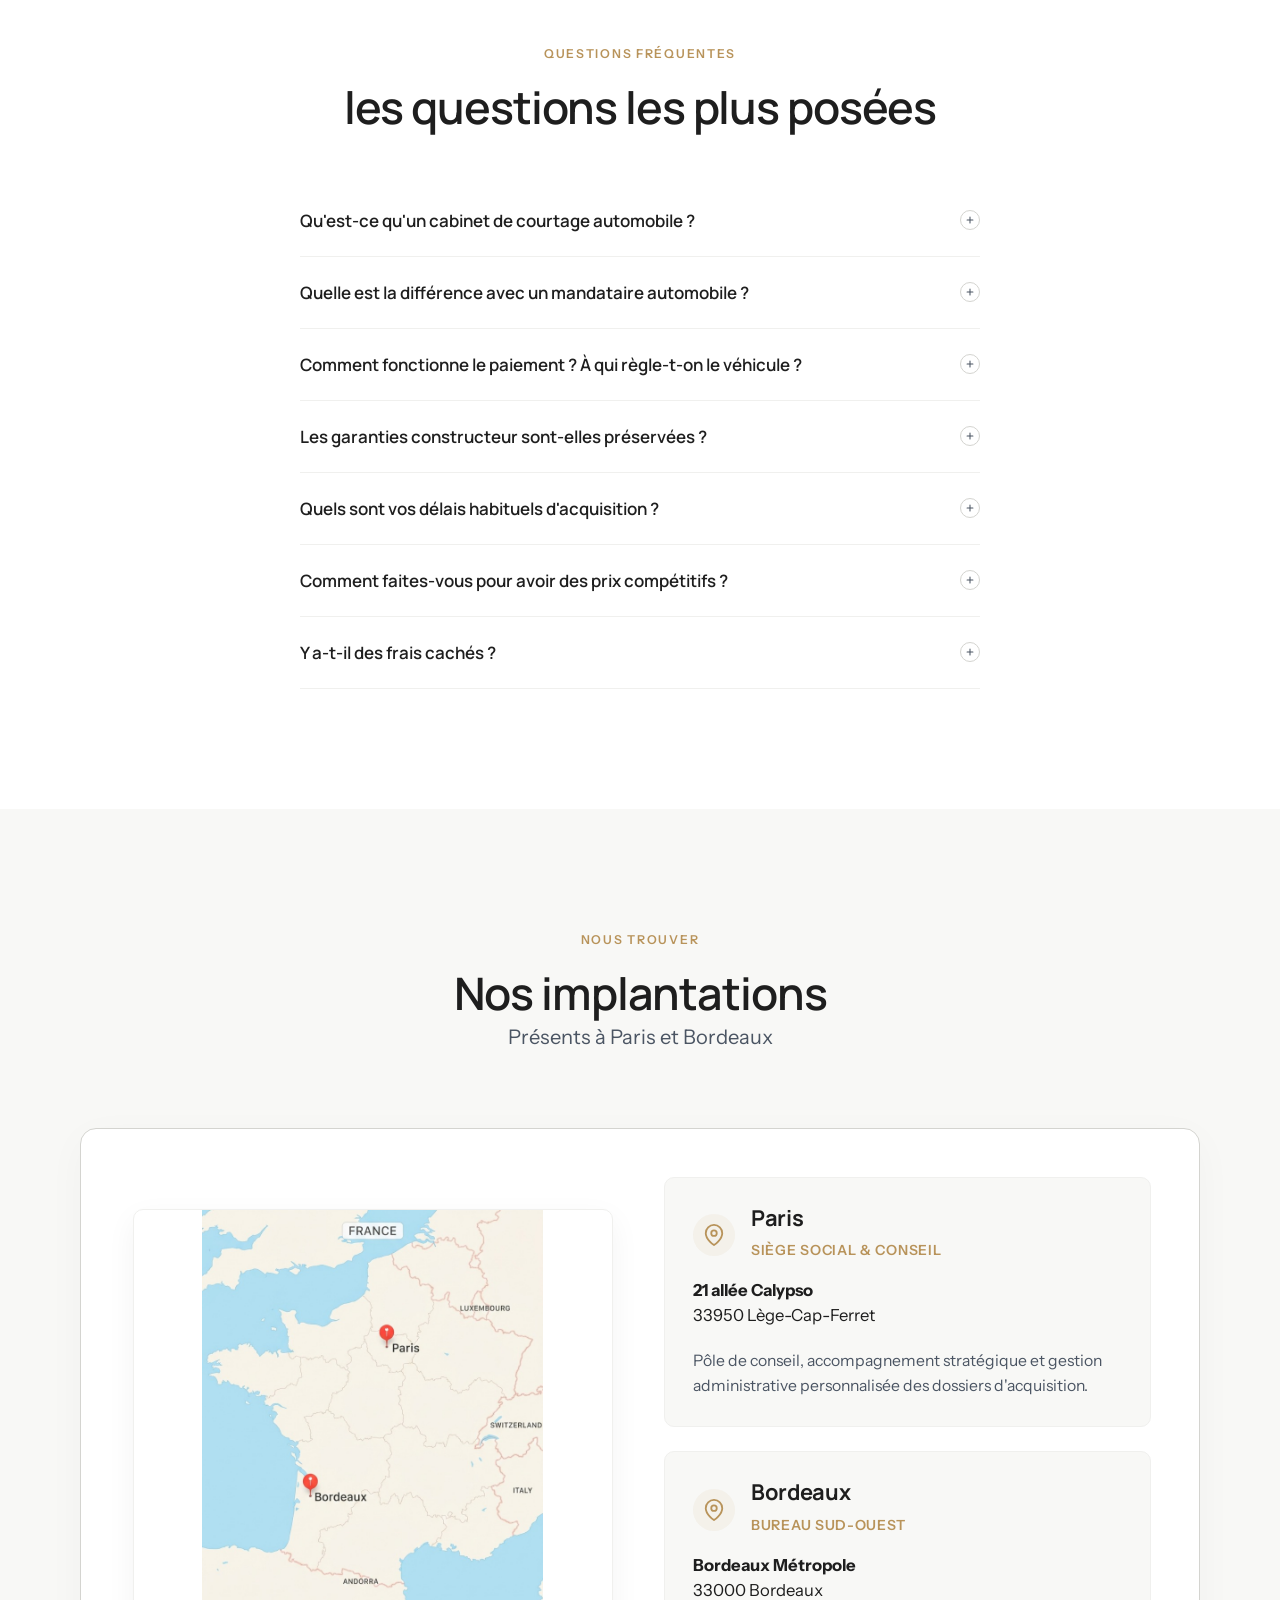
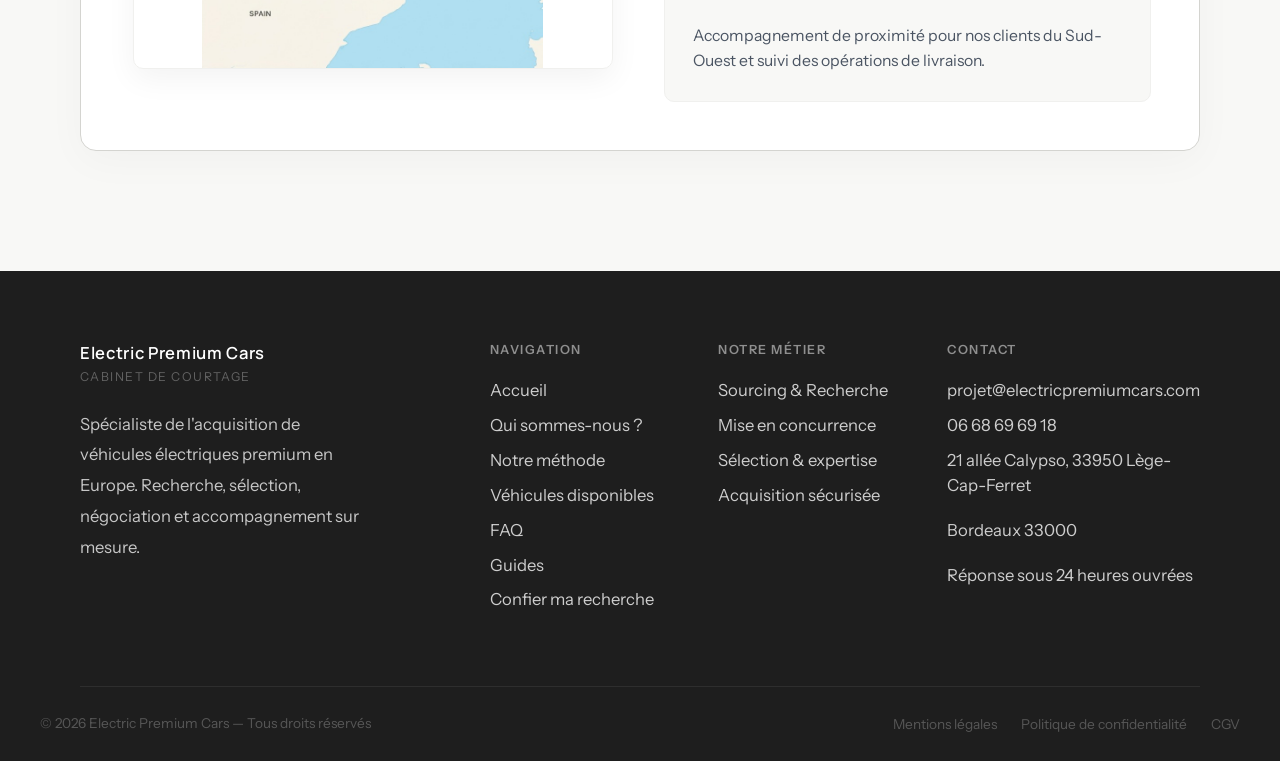
==== commit c433a7f4: "fix: afficher la vidéo du hero en entier sur téléphone et tablette Co-Authored-By: Claude Opus 5.5 <" ====
--- a/index.html
+++ b/index.html
@@ -63,7 +63,7 @@
     rel="stylesheet" />
 
   <!-- Styles -->
-  <link rel="stylesheet" href="style.css?v=3" />
+  <link rel="stylesheet" href="style.css?v=5" />
 </head>
 
 <body>
--- a/style.css
+++ b/style.css
@@ -2166,3 +2166,23 @@
   border-bottom: none;
   padding: 14px 20px;
 }
+
+/* ─── HERO VIDÉO — écrans verticaux (téléphone, tablette portrait) ───
+   La vidéo est en 16:9 : en plein écran vertical, le recadrage « cover »
+   ne garderait qu'un quart de l'image, très agrandi. On garde le texte
+   par-dessus comme sur ordinateur, mais la vidéo est affichée en largeur
+   (légèrement agrandie) et fondue en haut et en bas dans le fond sombre. */
+@media (max-aspect-ratio: 1/1) {
+  .hero__bg-video {
+    position: absolute;
+    top: 42%;
+    left: 50%;
+    width: 140%;
+    height: auto;
+    aspect-ratio: 16 / 9;
+    object-fit: cover;
+    transform: translate(-50%, -50%);
+    -webkit-mask-image: linear-gradient(to bottom, transparent 0%, #000 18%, #000 82%, transparent 100%);
+    mask-image: linear-gradient(to bottom, transparent 0%, #000 18%, #000 82%, transparent 100%);
+  }
+}
